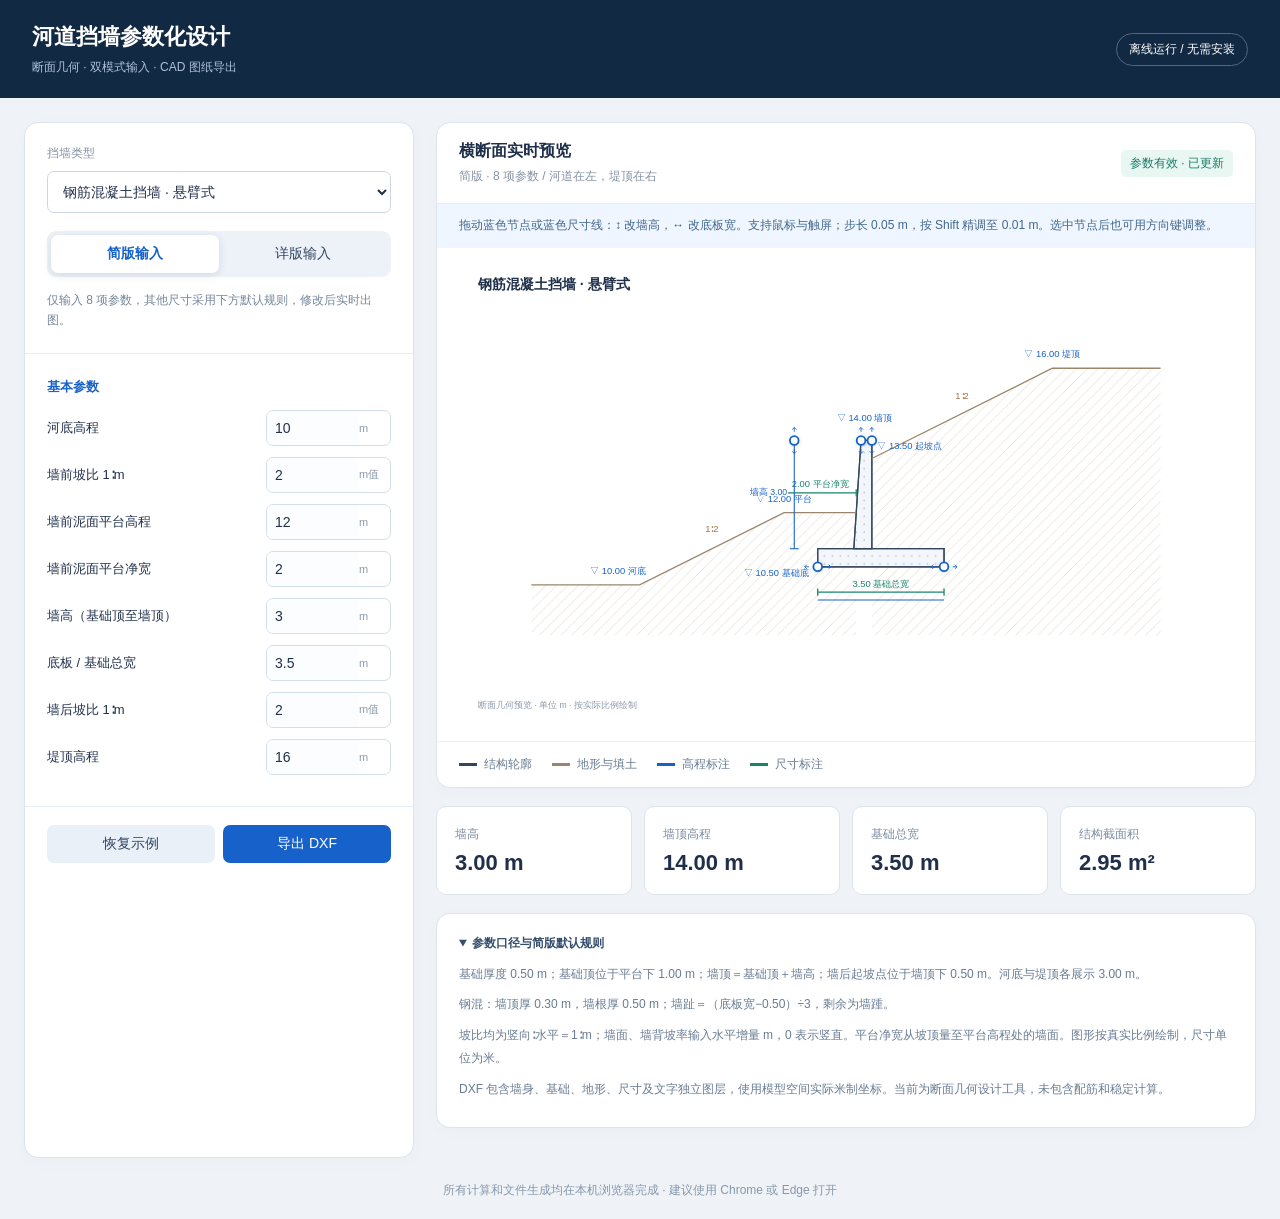
==== wall-designer/index.html @ fea0bde5 "Add parametric retaining wall design HTML application" ====
<!doctype html>
<html lang="zh-CN"><head><meta charset="utf-8"><meta name="viewport" content="width=device-width,initial-scale=1"><title>河道挡墙 · 参数化设计</title>
<style>
:root{font-family:Inter,"Microsoft YaHei",sans-serif;color:#20304b;background:#eff3f8;font-size:14px}*{box-sizing:border-box}body{margin:0}header{background:#122944;color:white;padding:22px 32px;display:flex;justify-content:space-between;align-items:center}h1{font-size:22px;margin:0 0 7px}header p{margin:0;color:#afc2d9;font-size:12px}.badge{border:1px solid #53677e;padding:7px 12px;border-radius:20px;font-size:12px}.layout{display:grid;grid-template-columns:390px 1fr;gap:22px;padding:24px;max-width:1800px;margin:auto}.panel{background:white;border:1px solid #dce4ee;border-radius:14px;overflow:hidden;box-shadow:0 4px 20px #20304b05}.formhead{padding:22px;border-bottom:1px solid #e7edf4}.tabs{display:flex;background:#edf2f8;padding:4px;border-radius:9px;margin-top:18px}button{cursor:pointer;font:inherit;border:0;border-radius:7px;padding:10px 15px;background:#eaf0f7;color:#314562}button:hover{filter:brightness(.97)}.tabs button{width:50%;background:transparent}.tabs .active{background:white;color:#1762ca;box-shadow:0 2px 8px #152c4920;font-weight:bold}select{width:100%;padding:11px;border:1px solid #ccd7e5;border-radius:7px;background:white;color:#20304b;font:inherit}.fields{padding:0 22px 20px;max-height:calc(100vh - 360px);min-height:340px;overflow:auto}.group{font-weight:600;font-size:13px;margin:24px 0 14px;color:#1762ca}.field{display:flex;align-items:center;justify-content:space-between;margin:11px 0;gap:8px}.field label{font-size:13px}.control{display:flex;align-items:center;border:1px solid #d3deea;border-radius:7px;width:125px;overflow:hidden}.control input{font:inherit;width:92px;padding:9px 8px;border:0;outline:none;background:#fcfdff;color:#20304b}.control:focus-within{border-color:#2875db;box-shadow:0 0 0 2px #2875db18}.unit{font-size:11px;color:#8b99aa}.foot{padding:18px 22px;border-top:1px solid #e7edf4;display:flex;gap:8px}.primary{background:#1762ca;color:white}.foot button{flex:1}.main{min-width:0}.toolbar{display:flex;align-items:center;justify-content:space-between;padding:18px 22px;border-bottom:1px solid #e7edf4;gap:12px;flex-wrap:wrap}.toolbar strong{font-size:16px}.muted{color:#8593a6;font-size:12px}.tag{color:#187c68;background:#e9f7f2;padding:5px 9px;border-radius:5px;font-size:12px}.canvas{padding:12px;background:#fff}.canvas svg{width:100%;height:auto;min-height:340px;display:block}.legend{padding:14px 22px;border-top:1px solid #edf1f6;display:flex;gap:20px;font-size:12px;color:#697d94;flex-wrap:wrap}.legend span:before{content:'';display:inline-block;width:18px;height:3px;background:var(--c);margin-right:7px;vertical-align:middle}.stats{display:grid;grid-template-columns:repeat(4,1fr);gap:12px;margin-top:18px}.stat{padding:18px;background:white;border:1px solid #dce4ee;border-radius:10px}.stat small{color:#7a8ba0}.stat b{display:block;font-size:22px;margin-top:8px;font-weight:600}.notes{padding:18px 22px;margin-top:18px;line-height:1.9;font-size:12px;color:#687c94}.notes summary{cursor:pointer;color:#344e6c;font-weight:bold}.notes p{margin:8px 0}.error{display:none;margin:14px 22px;padding:12px;background:#fff0ef;color:#b33731;border-radius:7px;font-size:13px;line-height:1.7}.status{font-size:12px;color:#1762ca;margin-top:12px;min-height:18px}.notice{font-size:12px;color:#75879b;line-height:1.7;margin:13px 0 0}footer{padding:0 24px 20px;text-align:center;color:#8797a9;font-size:12px}@media(max-width:1000px){.layout{grid-template-columns:330px 1fr;padding:14px;gap:14px}.stats{grid-template-columns:repeat(2,1fr)}}@media(max-width:760px){.layout{display:block}.main{margin-top:18px}.fields{max-height:none;min-height:0}.badge{display:none}header{padding:20px}.canvas{overflow:auto}.canvas svg{min-width:650px}.stats{grid-template-columns:repeat(2,1fr)}}

.advanced{border-top:1px solid #e1e8f1;padding:15px 0 4px}.advanced summary{cursor:pointer;font-weight:600;color:#345371;font-size:13px}.advanced .notice{font-size:11px}.advanced select{width:150px;padding:7px;font-size:12px}.advanced input[type=text]{width:145px;padding:8px;border:1px solid #d3deea;border-radius:6px;font:inherit;font-size:12px}.advanced .control{width:118px}.advanced .control input{width:83px}.subcard{background:#f6f8fc;border-radius:8px;padding:10px;margin:12px 0}.smallbtn{font-size:12px;padding:6px 9px}.paramtools{display:flex;gap:8px;margin-bottom:12px}.paramtools button{font-size:12px;flex:1;padding:9px}.advanced input:invalid{outline:1px solid #c5564b}

#drawing{touch-action:none;user-select:none;-webkit-user-select:none}.drag-handle{fill:#fff;stroke:#1762ca;stroke-width:2.5;filter:drop-shadow(0 1px 3px #173b5e25)}.drag-target:hover .drag-handle,.drag-target:focus .drag-handle{fill:#d8eaff;stroke:#084da5}.drag-target{outline:none}.drag-label{fill:#1762ca;font-size:12px;paint-order:stroke;stroke:white;stroke-width:4px;stroke-linejoin:round}.drag-dim{stroke:#1762ca;stroke-width:1.5;fill:none}.drag-hit{stroke:transparent;stroke-width:20;fill:none}.drag-help{padding:11px 22px;color:#41678d;background:#f0f6ff;font-size:12px;line-height:1.8}.drag-active .drag-handle{fill:#c4dfff}
</style></head><body>
<header><div><h1>河道挡墙参数化设计</h1><p>断面几何 · 双模式输入 · CAD 图纸导出</p></div><span class="badge">离线运行 / 无需安装</span></header>
<div class="layout"><aside class="panel"><div class="formhead"><div class="muted" style="margin-bottom:9px">挡墙类型</div><select id="wallType"><option value="rc">钢筋混凝土挡墙 · 悬臂式</option><option value="stone">浆砌块石挡墙 · 重力式</option></select><div class="tabs"><button id="simpleTab" class="active">简版输入</button><button id="detailTab">详版输入</button></div><p class="notice" id="modeNote"></p></div><div id="fields" class="fields"></div><div class="foot"><button id="reset">恢复示例</button><button id="export" class="primary">导出 DXF</button></div></aside>
<main class="main"><section class="panel"><div class="toolbar"><div><strong>横断面实时预览</strong><div class="muted" style="margin-top:6px" id="subtitle"></div></div><span class="tag" id="valid">参数有效 · 已更新</span></div><div class="drag-help">拖动蓝色节点或蓝色尺寸线：↕ 改墙高，↔ 改底板宽。支持鼠标与触屏；步长 0.05 m，按 Shift 精调至 0.01 m。选中节点后也可用方向键调整。</div><div id="error" class="error" role="alert"></div><div class="canvas"><svg id="drawing" viewBox="0 0 1100 650" xmlns="http://www.w3.org/2000/svg" aria-label="挡墙横断面预览"></svg></div><div class="legend"><span style="--c:#35475d">结构轮廓</span><span style="--c:#9b866c">地形与填土</span><span style="--c:#1762ca">高程标注</span><span style="--c:#18846a">尺寸标注</span></div></section><div class="stats" id="stats"></div><details class="panel notes" open><summary>参数口径与简版默认规则</summary><div id="rules"></div><p>坡比均为竖向∶水平＝1∶m；墙面、墙背坡率输入水平增量 m，0 表示竖直。平台净宽从坡顶量至平台高程处的墙面。图形按真实比例绘制，尺寸单位为米。</p><p>DXF 包含墙身、基础、地形、尺寸及文字独立图层，使用模型空间实际米制坐标。当前为断面几何设计工具，未包含配筋和稳定计算。</p></details><div class="status" id="status" role="status"></div></main></div><footer>所有计算和文件生成均在本机浏览器完成 · 建议使用 Chrome 或 Edge 打开</footer>
<script>
'use strict';
const defaults={river:10,frontSlope:2,platform:12,platformWidth:2,height:3,baseWidth:3.5,backSlope:2,crest:16,baseBottom:10.5,baseThickness:.5,wallTop:14,backStart:13.5,topThickness:.3,rootThickness:.5,toe:1,stoneTop:.8,faceSlope:.2,rearSlope:.2,frontExtension:.3,rearExtension:.3,crestWidth:3,riverWidth:3};
let state={...defaults},mode='simple',type='rc',model=null;
let dragSession=null;
const $=id=>document.getElementById(id),fmt=n=>Number(n).toFixed(2);
const defs={river:['河底高程','m'],frontSlope:['墙前坡比 1∶m','m值'],platform:['墙前泥面平台高程','m'],platformWidth:['墙前泥面平台净宽','m'],height:['墙高（基础顶至墙顶）','m'],baseWidth:['底板 / 基础总宽','m'],backSlope:['墙后坡比 1∶m','m值'],crest:['堤顶高程','m'],baseBottom:['基础底高程','m'],baseThickness:['底板 / 基础厚度','m'],wallTop:['墙顶高程','m'],backStart:['墙后起坡点高程','m'],topThickness:['墙顶厚度','m'],rootThickness:['墙根厚度','m'],toe:['墙趾长度','m'],stoneTop:['墙顶宽度','m'],faceSlope:['墙面坡率 1∶m','m值'],rearSlope:['墙背坡率 1∶m','m值'],frontExtension:['基础前外伸','m'],rearExtension:['基础后外伸','m'],crestWidth:['堤顶展示宽度','m'],riverWidth:['河底展示宽度','m']};
function form(){
 $('simpleTab').classList.toggle('active',mode==='simple');$('detailTab').classList.toggle('active',mode==='detail');
 $('modeNote').textContent=mode==='simple'?'仅输入 8 项参数，其他尺寸采用下方默认规则，修改后实时出图。':'独立控制地形、墙体及基础尺寸，修改后实时出图。';
 const groups=mode==='simple'?[['基本参数',['river','frontSlope','platform','platformWidth','height','baseWidth','backSlope','crest']]]:[['墙前与墙后地形',['river','frontSlope','platform','platformWidth','backStart','backSlope','crest']],['墙体与基础定位',['wallTop','baseBottom','baseThickness']], [type==='rc'?'钢混墙截面':'浆砌块石墙截面',type==='rc'?['baseWidth','topThickness','rootThickness','toe']:['stoneTop','faceSlope','rearSlope','frontExtension','rearExtension']],['图形展示范围',['crestWidth','riverWidth']]];
 $('fields').innerHTML=groups.map(([title,keys])=>'<div class="group">'+title+'</div>'+keys.map(k=>'<div class="field"><label for="p_'+k+'">'+defs[k][0]+'</label><div class="control"><input id="p_'+k+'" data-key="'+k+'" type="number" step="0.1" value="'+state[k]+'"><span class="unit">'+defs[k][1]+'</span></div></div>').join('')).join('');
 $('fields').querySelectorAll('input').forEach(el=>el.addEventListener('input',()=>{state[el.dataset.key]=el.value===''?NaN:Number(el.value);update()}));update();
}
function parameters(){let p={...state};if(mode==='simple'){
 p.baseThickness=.5;p.baseBottom=p.platform-1.5;p.wallTop=p.baseBottom+.5+p.height;p.backStart=p.wallTop-.5;p.crestWidth=3;p.riverWidth=3;
 p.topThickness=.3;p.rootThickness=.5;p.toe=(p.baseWidth-.5)/3;
 p.stoneTop=.6;p.frontExtension=.25;p.rearExtension=.25;
 p.faceSlope=p.rearSlope=(p.baseWidth-.5-.6)/(2*p.height);
 }else p.height=p.wallTop-p.baseBottom-p.baseThickness;return p;}
function geometry(p){
 const errors=[];for(const [k,v] of Object.entries(p))if(!Number.isFinite(v))errors.push(defs[k][0]+'请输入有效数字');
 if(errors.length)throw Error(errors.join('；'));
 const positive=['platformWidth','height','baseThickness','crestWidth','riverWidth','frontSlope','backSlope'];positive.push(...(type==='rc'?['baseWidth','topThickness','rootThickness']:['stoneTop']));
 positive.forEach(k=>{if(p[k]<=0)errors.push(defs[k][0]+'须大于 0')});
 if(p.platform<=p.river)errors.push('平台高程须高于河底高程');
 const z=p.baseBottom+p.baseThickness;
 if(p.platform<z||p.platform>=p.wallTop)errors.push('平台高程须不低于基础顶且低于墙顶');
 if(p.backStart<z||p.backStart>p.wallTop)errors.push('墙后起坡点须在基础顶与墙顶之间');
 if(p.crest<p.backStart)errors.push('堤顶高程须不低于墙后起坡点');
 let body,base,frontX,backX,B;
 if(type==='rc'){
 if(p.rootThickness<p.topThickness)errors.push('墙根厚度须不小于墙顶厚度');if(p.toe<0||p.baseWidth-p.toe-p.rootThickness<0)errors.push('墙趾或墙踵长度不足，请增大底板宽');
 body=[[0,z],[p.rootThickness,z],[p.rootThickness,p.wallTop],[p.rootThickness-p.topThickness,p.wallTop]];B=p.baseWidth;base=[[-p.toe,p.baseBottom],[B-p.toe,p.baseBottom],[B-p.toe,z],[-p.toe,z]];
 frontX=(p.rootThickness-p.topThickness)*(p.platform-z)/p.height;backX=p.rootThickness;
 }else{
 ['faceSlope','rearSlope','frontExtension','rearExtension'].forEach(k=>{if(p[k]<0)errors.push(defs[k][0]+'不能小于 0')});
 const w=p.stoneTop+(p.faceSlope+p.rearSlope)*p.height;B=w+p.frontExtension+p.rearExtension;
 body=[[0,z],[w,z],[p.faceSlope*p.height+p.stoneTop,p.wallTop],[p.faceSlope*p.height,p.wallTop]];base=[[-p.frontExtension,p.baseBottom],[w+p.rearExtension,p.baseBottom],[w+p.rearExtension,z],[-p.frontExtension,z]];
 frontX=p.faceSlope*(p.platform-z);backX=w-p.rearSlope*(p.backStart-z);
 }
 if(errors.length)throw Error(errors.join('；'));
 const platformLeft=frontX-p.platformWidth,riverFoot=platformLeft-(p.platform-p.river)*p.frontSlope,crestX=backX+(p.crest-p.backStart)*p.backSlope;
 const front=[[riverFoot-p.riverWidth,p.river],[riverFoot,p.river],[platformLeft,p.platform],[frontX,p.platform]],back=[[backX,p.backStart],[crestX,p.crest],[crestX+p.crestWidth,p.crest]];
 return {p,body,base,front,back,B,z,area:((type==='rc'?p.topThickness:p.stoneTop)+(body[1][0]-body[0][0]))*p.height/2+B*p.baseThickness};
}
const esc=s=>String(s).replace(/[&<>"']/g,c=>({'&':'&amp;','<':'&lt;','>':'&gt;','"':'&quot;',"'":'&#39;'}[c]));
function render(g){
 const {p,body,base,front,back}=g;const pts=[...body,...base,...front,...back],xs=pts.map(a=>a[0]),ys=pts.map(a=>a[1]);let xmin=Math.min(...xs),xmax=Math.max(...xs),ymin=Math.min(...ys)-1.4,ymax=Math.max(...ys)+1.2;
 let scale=Math.min(940/(xmax-xmin),430/(ymax-ymin)),ox=(1100-(xmax-xmin)*scale)/2,oy=90+(430-(ymax-ymin)*scale)/2;
 if(dragSession){({scale,ox,oy,xmin,ymax}=dragSession.view);}
 g.view={scale,ox,oy,xmin,ymax};
 const xy=a=>[ox+(a[0]-xmin)*scale,oy+(ymax-a[1])*scale],str=a=>a.map(v=>xy(v).join(',')).join(' ');
 let svg='<defs><pattern id="soil" width="15" height="15" patternUnits="userSpaceOnUse"><path d="M0 15L15 0" stroke="#d6cabb" stroke-width=".7"/></pattern><pattern id="rc" width="11" height="11" patternUnits="userSpaceOnUse"><circle cx="3" cy="3" r=".8" fill="#8396aa"/></pattern><pattern id="stone" width="32" height="20" patternUnits="userSpaceOnUse"><path d="M0 0H32V20H0ZM0 10H32M16 0V10M8 10V20M28 10V20" fill="none" stroke="#8693a1" stroke-width=".8"/></pattern></defs>';
 const text=(a,t,color='#35475d',size=13,anchor='middle')=>{let [x,y]=xy(a);svg+='<text x="'+x+'" y="'+y+'" fill="'+color+'" font-size="'+size+'" text-anchor="'+anchor+'">'+esc(t)+'</text>'};
 const poly=(a,fill,stroke='#35475d')=>{svg+='<polygon points="'+str(a)+'" fill="'+fill+'" stroke="'+stroke+'" stroke-width="1.7"/>'};
 const line=(a,color='#9b866c',dash=false)=>{svg+='<polyline points="'+str(a)+'" fill="none" stroke="'+color+'" stroke-width="1.8"'+(dash?' stroke-dasharray="5 4"':'')+'/>'};
 poly([...front,[front.at(-1)[0],ymin],[front[0][0],ymin]],'url(#soil)','none');poly([...back,[back.at(-1)[0],ymin],[back[0][0],ymin]],'url(#soil)','none');
 poly(base,'#f3f6fa');poly(base,type==='rc'?'url(#rc)':'url(#stone)');poly(body,'#f3f6fa');poly(body,type==='rc'?'url(#rc)':'url(#stone)');line(front);line(back);
 const elev=(a,label,dx=0,dy=.3)=>text([a[0]+dx,a[1]+dy],'▽ '+fmt(a[1])+(label?' '+label:''),'#1762ca',13);
 elev(front[1],'河底',-.6);elev(front[2],'平台');elev(body[2],'墙顶',-.2,.55);elev(back[0],'起坡点',1.05,.25);elev(back[1],'堤顶');elev(base[0],'基础底',-1.15,-.25);
 text([(front[1][0]+front[2][0])/2,(p.river+p.platform)/2+.45],'1∶'+p.frontSlope,'#9b744a');text([(back[0][0]+back[1][0])/2,(p.backStart+p.crest)/2+.4],'1∶'+p.backSlope,'#9b744a');
 function dim(a,b,label){line([a,b],'#18846a');const tick=.10;[a,b].forEach(v=>line([[v[0],v[1]-tick],[v[0],v[1]+tick]],'#18846a'));text([(a[0]+b[0])/2,a[1]+.15],label,'#18846a');}
 dim([front[2][0],p.platform+.55],[front[3][0],p.platform+.55],fmt(p.platformWidth)+' 平台净宽');dim([base[0][0],p.baseBottom-.7],[base[1][0],p.baseBottom-.7],fmt(g.B)+' 基础总宽');
 svg+='<text x="40" y="40" fill="#20304b" font-size="20" font-weight="600">'+(type==='rc'?'钢筋混凝土挡墙 · 悬臂式':'浆砌块石挡墙 · 重力式')+'</text><text x="40" y="620" fill="#8b99aa" font-size="12">断面几何预览 · 单位 m · 按实际比例绘制</text>';

 const hX=Math.min(base[0][0],front[3][0])-.65, h0=xy([hX,g.z]),h1=xy([hX,p.wallTop]);
 const left=xy(base[0]),right=xy(base[1]),topA=xy(body[2]),topB=xy(body[3]);
 function dragNode(action,point,label,cursor){return '<g class="drag-target" data-drag="'+action+'" tabindex="0" role="slider" aria-label="'+label+'" aria-valuenow="'+fmt(action==='height'?p.height:g.B)+'" style="cursor:'+cursor+'"><title>'+label+'；拖动或使用方向键</title><circle cx="'+point[0]+'" cy="'+point[1]+'" r="17" fill="transparent"/><circle class="drag-handle" cx="'+point[0]+'" cy="'+point[1]+'" r="6"/><path d="'+(action==='height'?'M'+point[0]+','+(point[1]-12)+'v-6m-3 3 3-3 3 3M'+point[0]+','+(point[1]+12)+'v6m-3-3 3 3 3-3':'M'+(point[0]-12)+','+point[1]+'h-6m3-3-3 3 3 3M'+(point[0]+12)+','+point[1]+'h6m-3-3 3 3-3 3')+'" stroke="#1762ca" fill="none" stroke-width="1.2"/></g>';}
 function dragLine(action,a,b,label){return '<g class="drag-target" data-drag="'+action+'" tabindex="0" role="slider" aria-label="'+label+'" aria-valuenow="'+fmt(action==='height'?p.height:g.B)+'" style="cursor:'+(action==='height'?'ns-resize':'ew-resize')+'"><title>'+label+'</title><path class="drag-hit" d="M'+a.join(',')+'L'+b.join(',')+'"/><path class="drag-dim" d="M'+a.join(',')+'L'+b.join(',')+'"/></g>';}
 svg+=dragLine('height',h0,h1,'上下拖动：墙高 '+fmt(p.height)+' m');
 [h0,h1].forEach(a=>{svg+='<path class="drag-dim" d="M'+(a[0]-6)+','+a[1]+'h12"/>'});
 svg+='<text class="drag-label" x="'+(h0[0]-10)+'" y="'+((h0[1]+h1[1])/2)+'" text-anchor="end">墙高 '+fmt(p.height)+'</text>';
 svg+=dragNode('height',h1,'墙高 '+fmt(p.height)+' m','ns-resize')+dragNode('height',topA,'墙顶高程 '+fmt(p.wallTop)+' m','ns-resize')+dragNode('height',topB,'墙顶高程 '+fmt(p.wallTop)+' m','ns-resize');
 const widthY=Math.max(left[1],right[1])+46,dl=[left[0],widthY],dr=[right[0],widthY];
 svg+=dragLine('right',dl,dr,'左右拖动：基础总宽 '+fmt(g.B)+' m')+dragNode('left',left,'基础左端，总宽 '+fmt(g.B)+' m','ew-resize')+dragNode('right',right,'基础右端，总宽 '+fmt(g.B)+' m','ew-resize');
 $('drawing').innerHTML=svg;

}
function update(){
 $('status').textContent='';$('subtitle').textContent=(mode==='simple'?'简版 · 8 项参数':'详版 · 独立控制尺寸')+' / 河道在左，堤顶在右';
 $('rules').innerHTML=mode==='simple'?'<p>基础厚度 0.50 m；基础顶位于平台下 1.00 m；墙顶＝基础顶＋墙高；墙后起坡点位于墙顶下 0.50 m。河底与堤顶各展示 3.00 m。</p>'+(type==='rc'?'<p>钢混：墙顶厚 0.30 m，墙根厚 0.50 m；墙趾＝（底板宽−0.50）÷3，剩余为墙踵。</p>':'<p>浆砌石：墙顶宽 0.60 m；基础前后各外伸 0.25 m；根据基础总宽和墙高反算墙面、墙背对称坡率。切换详版后可分别调整。</p>'):'<p>详版采用当前输入值。墙高根据墙顶、基础底高程与基础厚度计算；浆砌石墙底宽和基础总宽根据坡率及外伸尺寸计算。</p>';
 try{model=geometry(parameters());render(model);$('error').style.display='none';$('valid').textContent='参数有效 · 已更新';$('valid').style.background='#e9f7f2';$('export').disabled=false;const g=model,p=g.p;$('stats').innerHTML=[['墙高',fmt(p.height)+' m'],['墙顶高程',fmt(p.wallTop)+' m'],['基础总宽',fmt(g.B)+' m'],['结构截面积',fmt(g.area)+' m²']].map(([a,b])=>'<div class="stat"><small>'+a+'</small><b>'+b+'</b></div>').join('');}
 catch(e){model=null;$('error').textContent=e.message;$('error').style.display='block';$('valid').textContent='请检查参数';$('valid').style.background='#fff0ef';$('export').disabled=true;$('drawing').innerHTML='<text x="550" y="320" text-anchor="middle" fill="#a1aebe" font-size="18">修正参数后显示断面</text>';$('stats').innerHTML='';}
}
function switchMode(next){if(next===mode)return;if(mode==='simple'&&next==='detail'){if(!model){$('status').textContent='请先修正简版参数，再切换详版。';return;}state={...model.p};}if(mode==='detail'&&next==='simple'){if(!model){$('status').textContent='请先修正详版参数，再切换简版。';return;}state={...state,height:model.p.height,baseWidth:model.B};}mode=next;form();}
function dxf(g){
 let out=[];const pair=(c,v)=>out.push(String(c),String(v));const unicode=s=>Array.from(s).map(c=>c.charCodeAt(0)>127?'\\U+'+c.charCodeAt(0).toString(16).toUpperCase().padStart(4,'0'):c).join('');
 pair(0,'SECTION');pair(2,'HEADER');pair(9,'$ACADVER');pair(1,'AC1021');pair(9,'$INSUNITS');pair(70,6);pair(0,'ENDSEC');
 pair(0,'SECTION');pair(2,'TABLES');pair(0,'TABLE');pair(2,'LAYER');pair(70,5);[['WALL',7],['BASE',7],['TERRAIN',8],['DIM',3],['LABEL',5]].forEach(([n,c])=>{pair(0,'LAYER');pair(2,n);pair(70,0);pair(62,c);pair(6,'CONTINUOUS')});pair(0,'ENDTAB');pair(0,'TABLE');pair(2,'STYLE');pair(70,1);pair(0,'STYLE');pair(2,'STANDARD');pair(70,0);pair(40,0);pair(41,1);pair(50,0);pair(71,0);pair(42,.15);pair(3,'simsun.ttf');pair(4,'');pair(0,'ENDTAB');pair(0,'ENDSEC');pair(0,'SECTION');pair(2,'ENTITIES');
 const line=(a,b,layer)=>{pair(0,'LINE');pair(8,layer);pair(10,a[0]);pair(20,a[1]);pair(30,0);pair(11,b[0]);pair(21,b[1]);pair(31,0)};
 const path=(pts,layer,closed=false)=>{for(let i=1;i<pts.length;i++)line(pts[i-1],pts[i],layer);if(closed)line(pts.at(-1),pts[0],layer)};
 const text=(a,t,layer='LABEL',h=.18)=>{pair(0,'TEXT');pair(8,layer);pair(10,a[0]);pair(20,a[1]);pair(30,0);pair(40,h);pair(1,unicode(t));pair(7,'STANDARD');pair(50,0)};
 path(g.body,'WALL',true);path(g.base,'BASE',true);path(g.front,'TERRAIN');path(g.back,'TERRAIN');
 const p=g.p;[[g.front[1],'河底'],[g.front[2],'平台'],[g.body[2],'墙顶'],[g.back[0],'墙后起坡点'],[g.back[1],'堤顶'],[g.base[0],'基础底']].forEach(([a,t],i)=>text([a[0],a[1]+(i===5?-.35:.25)],t+' '+fmt(a[1])));
 text([(g.front[1][0]+g.front[2][0])/2,(p.river+p.platform)/2+.25],'1:'+p.frontSlope);text([(g.back[0][0]+g.back[1][0])/2,(p.backStart+p.crest)/2+.25],'1:'+p.backSlope);
 function dim(a,b,y,label){const aa=[a[0],y],bb=[b[0],y];line(a,[a[0],y+.12],'DIM');line(b,[b[0],y+.12],'DIM');line(aa,bb,'DIM');[aa,bb].forEach(v=>line([v[0]-.08,v[1]-.08],[v[0]+.08,v[1]+.08],'DIM'));text([(a[0]+b[0])/2,y+.12],label,'DIM');}
 dim(g.front[2],g.front[3],p.platform+.6,'平台净宽 '+fmt(p.platformWidth));dim(g.base[0],g.base[1],p.baseBottom-.7,'基础总宽 '+fmt(g.B));
 text([g.front[0][0],Math.max(p.wallTop,p.crest)+1],type==='rc'?'钢筋混凝土挡墙横断面':'浆砌块石挡墙横断面','LABEL',.3);text([g.front[0][0],p.baseBottom-1.3],'单位：m；墙高 '+fmt(p.height)+'；基础厚 '+fmt(p.baseThickness));
 pair(0,'ENDSEC');pair(0,'EOF');return out.join('\r\n')+'\r\n';
}
function download(content,name,mime){const url=URL.createObjectURL(new Blob([content],{type:mime}));const a=document.createElement('a');a.href=url;a.download=name;document.body.append(a);a.click();a.remove();setTimeout(()=>URL.revokeObjectURL(url),10000);}
 $('simpleTab').onclick=()=>switchMode('simple');$('detailTab').onclick=()=>switchMode('detail');$('wallType').onchange=e=>{type=e.target.value;form()};$('reset').onclick=()=>{state={...defaults};form()};$('export').onclick=()=>{if(!model)return;download(dxf(model),(type==='rc'?'钢混挡墙':'浆砌块石挡墙')+'_'+(mode==='simple'?'简版':'详版')+'.dxf','application/dxf');$('status').textContent='DXF 已生成，请在浏览器下载列表中查看。CAD 模型空间单位：米。';};

function pointerPosition(e){const svg=$('drawing'),matrix=svg.getScreenCTM();if(!matrix)return null;return new DOMPoint(e.clientX,e.clientY).matrixTransform(matrix.inverse());}
function dragCandidate(snapshot,p,action,delta,currentMode,currentType){
 const next={...snapshot};
 if(action==='height'){
  if(currentMode==='simple')next.height=p.height+delta;
  else next.wallTop=p.wallTop+delta;
 }else if(currentMode==='simple'){
  next.baseWidth=p.baseWidth+(action==='left'?-delta:delta);
 }else if(currentType==='rc'){
  next.baseWidth=p.baseWidth+(action==='left'?-delta:delta);
  if(action==='left')next.toe=p.toe-delta;
 }else{
  const key=action==='left'?'frontExtension':'rearExtension';next[key]=p[key]+(action==='left'?-delta:delta);
 }
 return next;
}
function applyDrag(session,delta){const previous=state;state=dragCandidate(session.state,session.p,session.action,delta,mode,type);try{geometry(parameters());}catch{state=previous;$('status').textContent='已到达有效尺寸边界；请调整墙体或地形尺寸。';return false;}update();$('fields').querySelectorAll('[data-key]').forEach(el=>{const v=state[el.dataset.key];if(Number.isFinite(v))el.value=Number(v.toFixed(4));});$('status').textContent=(session.action==='height'?'墙高 '+fmt(model.p.height)+' m，墙顶高程 '+fmt(model.p.wallTop)+' m':'基础总宽 '+fmt(model.B)+' m')+(mode==='simple'?' · 简版按默认规则联动':'');return true;}
const dragSvg=$('drawing');
dragSvg.addEventListener('pointerdown',e=>{const target=e.target.closest('[data-drag]');if(!target||!model||e.button>0||dragSession)return;const point=pointerPosition(e);if(!point)return;e.preventDefault();dragSession={action:target.dataset.drag,start:point,state:{...state},p:{...model.p},view:{...model.view},pointer:e.pointerId};dragSvg.setPointerCapture(e.pointerId);dragSvg.classList.add('drag-active');});
dragSvg.addEventListener('pointermove',e=>{if(!dragSession||e.pointerId!==dragSession.pointer)return;const point=pointerPosition(e);if(!point)return;e.preventDefault();const s=dragSession,step=e.shiftKey?.01:.05,raw=s.action==='height'?(s.start.y-point.y)/s.view.scale:(point.x-s.start.x)/s.view.scale,delta=Number((Math.round(raw/step)*step).toFixed(4));applyDrag(s,delta);});
function finishDrag(e){if(!dragSession||e.pointerId!==dragSession.pointer)return;const pointer=dragSession.pointer;dragSession=null;dragSvg.classList.remove('drag-active');if(dragSvg.hasPointerCapture(pointer))dragSvg.releasePointerCapture(pointer);if(model)render(model);}
dragSvg.addEventListener('pointerup',finishDrag);dragSvg.addEventListener('pointercancel',finishDrag);dragSvg.addEventListener('lostpointercapture',finishDrag);
dragSvg.addEventListener('keydown',e=>{const target=e.target.closest('[data-drag]');if(!target||!model||!['ArrowUp','ArrowDown','ArrowLeft','ArrowRight'].includes(e.key))return;const action=target.dataset.drag;if(action==='height'&&!['ArrowUp','ArrowDown'].includes(e.key))return;if(action!=='height'&&!['ArrowLeft','ArrowRight'].includes(e.key))return;e.preventDefault();const step=e.shiftKey?.01:.05,sign=['ArrowUp','ArrowRight'].includes(e.key)?1:-1;applyDrag({action,state:{...state},p:{...model.p}},step*sign);const replacement=dragSvg.querySelector('[data-drag="'+action+'"]');if(replacement)replacement.focus();});
 form();
</script>
<script>
// Optional construction dimensions, stored separately from the main section geometry.
const dimensionDefs=[['sectionLength','墙段长度','m'],['jointWidth','伸缩缝宽度','mm'],['jointSpace','伸缩缝间距','m'],['keyWidth','防滑凸榫宽度','m'],['keyDepth','防滑凸榫高度','m'],['keyOffset','凸榫距基础前缘','m'],['cushionThick','垫层厚度','m'],['cushionExtend','垫层外伸宽度','m'],['holeDiameter','泄水孔直径','mm'],['holeHSpace','泄水孔水平间距','m'],['holeVSpace','泄水孔竖向间距','m'],['holeBottom','最低排水孔高程','m'],['filterThick','反滤层厚度','m']];
let construction={};
function dimensionExtras(){if(mode!=='detail')return;const wrap=document.createElement('div');wrap.id='extraFields';wrap.innerHTML='<div class="paramtools" style="margin-top:18px"><button id="saveParams">保存尺寸参数</button><button id="loadParams">导入尺寸参数</button></div><input id="paramFile" type="file" accept=".json,application/json" hidden><details class="advanced"><summary>其他构造尺寸（选填）</summary><p class="notice">以下尺寸仅随参数文件保存，当前断面预览及 DXF 尚未绘制对应构造。</p>'+dimensionDefs.map(([key,label,unit])=>'<div class="field"><label for="dim_'+key+'">'+label+'</label><div class="control"><input type="number" step="any" '+(key==='holeBottom'?'':'min="0"')+' id="dim_'+key+'" data-dimension="'+key+'" value="'+(construction[key]??'')+'" placeholder="未填"><span class="unit">'+unit+'</span></div></div>').join('')+'</details>';$('fields').append(wrap);
wrap.querySelectorAll('[data-dimension]').forEach(el=>el.addEventListener('input',()=>{construction[el.dataset.dimension]=el.value===''?null:Number(el.value)}));
$('saveParams').onclick=()=>{if(!model){$('status').textContent='请先修正断面尺寸。';return;}if(dimensionDefs.some(([k])=>construction[k]!=null&&(!Number.isFinite(construction[k])||(k!=='holeBottom'&&construction[k]<0)))){$('status').textContent='请检查构造尺寸：长度不能为负数。';return;}download(JSON.stringify({format:'wall-dimensions',version:1,type,mode,geometry:state,construction},null,2),'挡墙尺寸参数.json','application/json');$('status').textContent='尺寸参数已保存。'};
$('loadParams').onclick=()=>$('paramFile').click();$('paramFile').onchange=async e=>{const file=e.target.files[0];if(!file)return;try{if(file.size>1000000)throw Error('文件过大');const v=JSON.parse(await file.text());if(v.format!=='wall-dimensions'||v.version!==1||!['rc','stone'].includes(v.type))throw Error('请选择尺寸版参数文件');const restored={};for(const key of Object.keys(defaults)){if(typeof v.geometry?.[key]!=='number'||!Number.isFinite(v.geometry[key]))throw Error('断面尺寸缺失或无效');restored[key]=v.geometry[key];}const restoredConstruction={};for(const [key] of dimensionDefs){const n=v.construction?.[key];if(n!=null&&(typeof n!=='number'||!Number.isFinite(n)||(key!=='holeBottom'&&n<0)))throw Error('构造尺寸无效');restoredConstruction[key]=n??null;}state=restored;construction=restoredConstruction;type=v.type;mode=v.mode==='simple'?'simple':'detail';$('wallType').value=type;form();$('status').textContent='尺寸参数已导入。';}catch(err){$('status').textContent='导入失败：'+err.message;}};
}
const originalForm=form;form=function(){originalForm();dimensionExtras();};
const originalReset=$('reset').onclick;$('reset').onclick=()=>{construction={};originalReset();};
form();
</script>
</body></html>
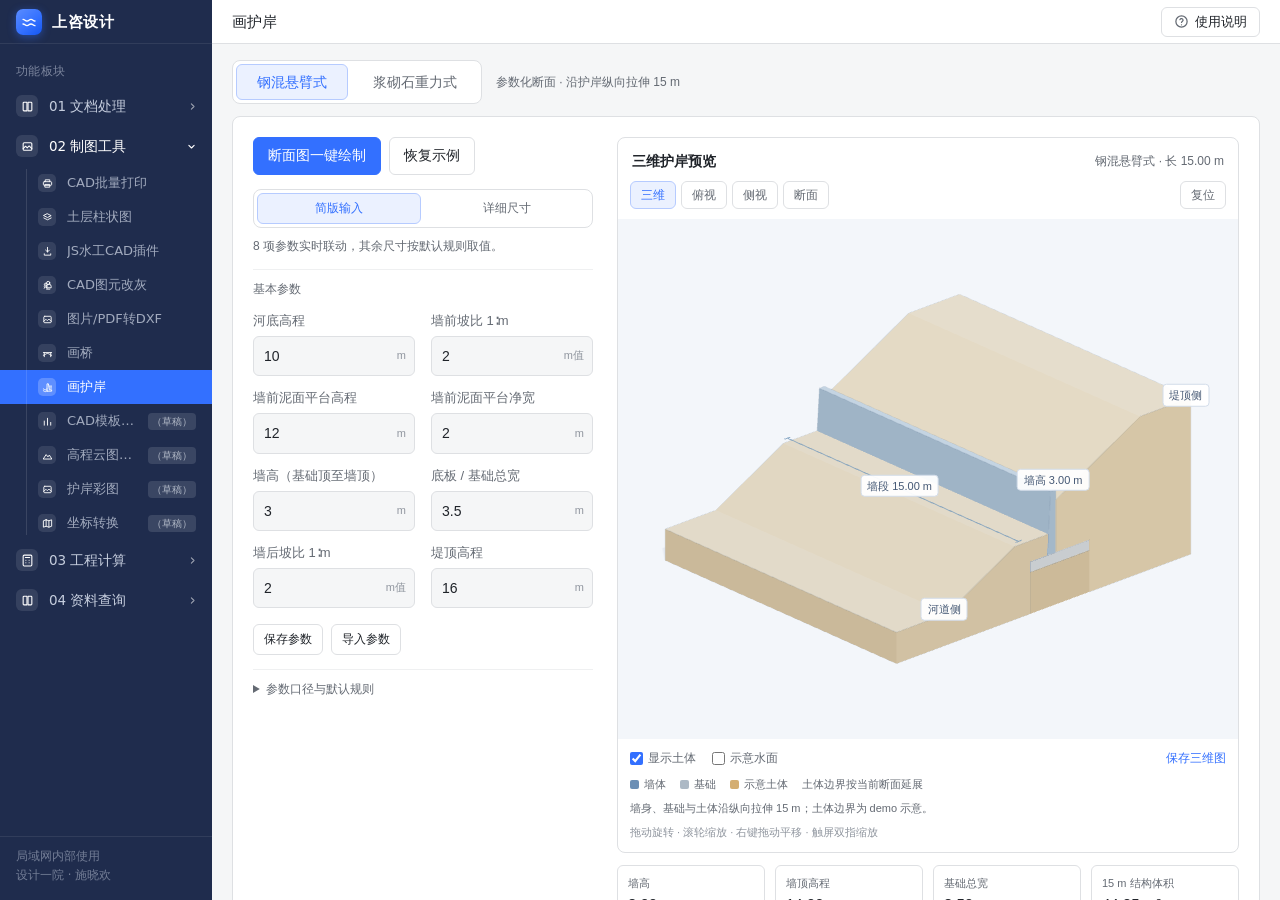
==== commit 2b9e8b98: "Add platform retaining wall demo with 15 m 3D solids and exports Include the complete frontend, loca" ====
--- a/wall-designer/index.html
+++ b/wall-designer/index.html
@@ -1,155 +1,55 @@
 <!doctype html>
-<html lang="zh-CN"><head><meta charset="utf-8"><meta name="viewport" content="width=device-width,initial-scale=1"><title>河道挡墙 · 参数化设计</title>
-<style>
-:root{font-family:Inter,"Microsoft YaHei",sans-serif;color:#20304b;background:#eff3f8;font-size:14px}*{box-sizing:border-box}body{margin:0}header{background:#122944;color:white;padding:22px 32px;display:flex;justify-content:space-between;align-items:center}h1{font-size:22px;margin:0 0 7px}header p{margin:0;color:#afc2d9;font-size:12px}.badge{border:1px solid #53677e;padding:7px 12px;border-radius:20px;font-size:12px}.layout{display:grid;grid-template-columns:390px 1fr;gap:22px;padding:24px;max-width:1800px;margin:auto}.panel{background:white;border:1px solid #dce4ee;border-radius:14px;overflow:hidden;box-shadow:0 4px 20px #20304b05}.formhead{padding:22px;border-bottom:1px solid #e7edf4}.tabs{display:flex;background:#edf2f8;padding:4px;border-radius:9px;margin-top:18px}button{cursor:pointer;font:inherit;border:0;border-radius:7px;padding:10px 15px;background:#eaf0f7;color:#314562}button:hover{filter:brightness(.97)}.tabs button{width:50%;background:transparent}.tabs .active{background:white;color:#1762ca;box-shadow:0 2px 8px #152c4920;font-weight:bold}select{width:100%;padding:11px;border:1px solid #ccd7e5;border-radius:7px;background:white;color:#20304b;font:inherit}.fields{padding:0 22px 20px;max-height:calc(100vh - 360px);min-height:340px;overflow:auto}.group{font-weight:600;font-size:13px;margin:24px 0 14px;color:#1762ca}.field{display:flex;align-items:center;justify-content:space-between;margin:11px 0;gap:8px}.field label{font-size:13px}.control{display:flex;align-items:center;border:1px solid #d3deea;border-radius:7px;width:125px;overflow:hidden}.control input{font:inherit;width:92px;padding:9px 8px;border:0;outline:none;background:#fcfdff;color:#20304b}.control:focus-within{border-color:#2875db;box-shadow:0 0 0 2px #2875db18}.unit{font-size:11px;color:#8b99aa}.foot{padding:18px 22px;border-top:1px solid #e7edf4;display:flex;gap:8px}.primary{background:#1762ca;color:white}.foot button{flex:1}.main{min-width:0}.toolbar{display:flex;align-items:center;justify-content:space-between;padding:18px 22px;border-bottom:1px solid #e7edf4;gap:12px;flex-wrap:wrap}.toolbar strong{font-size:16px}.muted{color:#8593a6;font-size:12px}.tag{color:#187c68;background:#e9f7f2;padding:5px 9px;border-radius:5px;font-size:12px}.canvas{padding:12px;background:#fff}.canvas svg{width:100%;height:auto;min-height:340px;display:block}.legend{padding:14px 22px;border-top:1px solid #edf1f6;display:flex;gap:20px;font-size:12px;color:#697d94;flex-wrap:wrap}.legend span:before{content:'';display:inline-block;width:18px;height:3px;background:var(--c);margin-right:7px;vertical-align:middle}.stats{display:grid;grid-template-columns:repeat(4,1fr);gap:12px;margin-top:18px}.stat{padding:18px;background:white;border:1px solid #dce4ee;border-radius:10px}.stat small{color:#7a8ba0}.stat b{display:block;font-size:22px;margin-top:8px;font-weight:600}.notes{padding:18px 22px;margin-top:18px;line-height:1.9;font-size:12px;color:#687c94}.notes summary{cursor:pointer;color:#344e6c;font-weight:bold}.notes p{margin:8px 0}.error{display:none;margin:14px 22px;padding:12px;background:#fff0ef;color:#b33731;border-radius:7px;font-size:13px;line-height:1.7}.status{font-size:12px;color:#1762ca;margin-top:12px;min-height:18px}.notice{font-size:12px;color:#75879b;line-height:1.7;margin:13px 0 0}footer{padding:0 24px 20px;text-align:center;color:#8797a9;font-size:12px}@media(max-width:1000px){.layout{grid-template-columns:330px 1fr;padding:14px;gap:14px}.stats{grid-template-columns:repeat(2,1fr)}}@media(max-width:760px){.layout{display:block}.main{margin-top:18px}.fields{max-height:none;min-height:0}.badge{display:none}header{padding:20px}.canvas{overflow:auto}.canvas svg{min-width:650px}.stats{grid-template-columns:repeat(2,1fr)}}
-
-.advanced{border-top:1px solid #e1e8f1;padding:15px 0 4px}.advanced summary{cursor:pointer;font-weight:600;color:#345371;font-size:13px}.advanced .notice{font-size:11px}.advanced select{width:150px;padding:7px;font-size:12px}.advanced input[type=text]{width:145px;padding:8px;border:1px solid #d3deea;border-radius:6px;font:inherit;font-size:12px}.advanced .control{width:118px}.advanced .control input{width:83px}.subcard{background:#f6f8fc;border-radius:8px;padding:10px;margin:12px 0}.smallbtn{font-size:12px;padding:6px 9px}.paramtools{display:flex;gap:8px;margin-bottom:12px}.paramtools button{font-size:12px;flex:1;padding:9px}.advanced input:invalid{outline:1px solid #c5564b}
-
-#drawing{touch-action:none;user-select:none;-webkit-user-select:none}.drag-handle{fill:#fff;stroke:#1762ca;stroke-width:2.5;filter:drop-shadow(0 1px 3px #173b5e25)}.drag-target:hover .drag-handle,.drag-target:focus .drag-handle{fill:#d8eaff;stroke:#084da5}.drag-target{outline:none}.drag-label{fill:#1762ca;font-size:12px;paint-order:stroke;stroke:white;stroke-width:4px;stroke-linejoin:round}.drag-dim{stroke:#1762ca;stroke-width:1.5;fill:none}.drag-hit{stroke:transparent;stroke-width:20;fill:none}.drag-help{padding:11px 22px;color:#41678d;background:#f0f6ff;font-size:12px;line-height:1.8}.drag-active .drag-handle{fill:#c4dfff}
-</style></head><body>
-<header><div><h1>河道挡墙参数化设计</h1><p>断面几何 · 双模式输入 · CAD 图纸导出</p></div><span class="badge">离线运行 / 无需安装</span></header>
-<div class="layout"><aside class="panel"><div class="formhead"><div class="muted" style="margin-bottom:9px">挡墙类型</div><select id="wallType"><option value="rc">钢筋混凝土挡墙 · 悬臂式</option><option value="stone">浆砌块石挡墙 · 重力式</option></select><div class="tabs"><button id="simpleTab" class="active">简版输入</button><button id="detailTab">详版输入</button></div><p class="notice" id="modeNote"></p></div><div id="fields" class="fields"></div><div class="foot"><button id="reset">恢复示例</button><button id="export" class="primary">导出 DXF</button></div></aside>
-<main class="main"><section class="panel"><div class="toolbar"><div><strong>横断面实时预览</strong><div class="muted" style="margin-top:6px" id="subtitle"></div></div><span class="tag" id="valid">参数有效 · 已更新</span></div><div class="drag-help">拖动蓝色节点或蓝色尺寸线：↕ 改墙高，↔ 改底板宽。支持鼠标与触屏；步长 0.05 m，按 Shift 精调至 0.01 m。选中节点后也可用方向键调整。</div><div id="error" class="error" role="alert"></div><div class="canvas"><svg id="drawing" viewBox="0 0 1100 650" xmlns="http://www.w3.org/2000/svg" aria-label="挡墙横断面预览"></svg></div><div class="legend"><span style="--c:#35475d">结构轮廓</span><span style="--c:#9b866c">地形与填土</span><span style="--c:#1762ca">高程标注</span><span style="--c:#18846a">尺寸标注</span></div></section><div class="stats" id="stats"></div><details class="panel notes" open><summary>参数口径与简版默认规则</summary><div id="rules"></div><p>坡比均为竖向∶水平＝1∶m；墙面、墙背坡率输入水平增量 m，0 表示竖直。平台净宽从坡顶量至平台高程处的墙面。图形按真实比例绘制，尺寸单位为米。</p><p>DXF 包含墙身、基础、地形、尺寸及文字独立图层，使用模型空间实际米制坐标。当前为断面几何设计工具，未包含配筋和稳定计算。</p></details><div class="status" id="status" role="status"></div></main></div><footer>所有计算和文件生成均在本机浏览器完成 · 建议使用 Chrome 或 Edge 打开</footer>
-<script>
-'use strict';
-const defaults={river:10,frontSlope:2,platform:12,platformWidth:2,height:3,baseWidth:3.5,backSlope:2,crest:16,baseBottom:10.5,baseThickness:.5,wallTop:14,backStart:13.5,topThickness:.3,rootThickness:.5,toe:1,stoneTop:.8,faceSlope:.2,rearSlope:.2,frontExtension:.3,rearExtension:.3,crestWidth:3,riverWidth:3};
-let state={...defaults},mode='simple',type='rc',model=null;
-let dragSession=null;
-const $=id=>document.getElementById(id),fmt=n=>Number(n).toFixed(2);
-const defs={river:['河底高程','m'],frontSlope:['墙前坡比 1∶m','m值'],platform:['墙前泥面平台高程','m'],platformWidth:['墙前泥面平台净宽','m'],height:['墙高（基础顶至墙顶）','m'],baseWidth:['底板 / 基础总宽','m'],backSlope:['墙后坡比 1∶m','m值'],crest:['堤顶高程','m'],baseBottom:['基础底高程','m'],baseThickness:['底板 / 基础厚度','m'],wallTop:['墙顶高程','m'],backStart:['墙后起坡点高程','m'],topThickness:['墙顶厚度','m'],rootThickness:['墙根厚度','m'],toe:['墙趾长度','m'],stoneTop:['墙顶宽度','m'],faceSlope:['墙面坡率 1∶m','m值'],rearSlope:['墙背坡率 1∶m','m值'],frontExtension:['基础前外伸','m'],rearExtension:['基础后外伸','m'],crestWidth:['堤顶展示宽度','m'],riverWidth:['河底展示宽度','m']};
-function form(){
- $('simpleTab').classList.toggle('active',mode==='simple');$('detailTab').classList.toggle('active',mode==='detail');
- $('modeNote').textContent=mode==='simple'?'仅输入 8 项参数，其他尺寸采用下方默认规则，修改后实时出图。':'独立控制地形、墙体及基础尺寸，修改后实时出图。';
- const groups=mode==='simple'?[['基本参数',['river','frontSlope','platform','platformWidth','height','baseWidth','backSlope','crest']]]:[['墙前与墙后地形',['river','frontSlope','platform','platformWidth','backStart','backSlope','crest']],['墙体与基础定位',['wallTop','baseBottom','baseThickness']], [type==='rc'?'钢混墙截面':'浆砌块石墙截面',type==='rc'?['baseWidth','topThickness','rootThickness','toe']:['stoneTop','faceSlope','rearSlope','frontExtension','rearExtension']],['图形展示范围',['crestWidth','riverWidth']]];
- $('fields').innerHTML=groups.map(([title,keys])=>'<div class="group">'+title+'</div>'+keys.map(k=>'<div class="field"><label for="p_'+k+'">'+defs[k][0]+'</label><div class="control"><input id="p_'+k+'" data-key="'+k+'" type="number" step="0.1" value="'+state[k]+'"><span class="unit">'+defs[k][1]+'</span></div></div>').join('')).join('');
- $('fields').querySelectorAll('input').forEach(el=>el.addEventListener('input',()=>{state[el.dataset.key]=el.value===''?NaN:Number(el.value);update()}));update();
-}
-function parameters(){let p={...state};if(mode==='simple'){
- p.baseThickness=.5;p.baseBottom=p.platform-1.5;p.wallTop=p.baseBottom+.5+p.height;p.backStart=p.wallTop-.5;p.crestWidth=3;p.riverWidth=3;
- p.topThickness=.3;p.rootThickness=.5;p.toe=(p.baseWidth-.5)/3;
- p.stoneTop=.6;p.frontExtension=.25;p.rearExtension=.25;
- p.faceSlope=p.rearSlope=(p.baseWidth-.5-.6)/(2*p.height);
- }else p.height=p.wallTop-p.baseBottom-p.baseThickness;return p;}
-function geometry(p){
- const errors=[];for(const [k,v] of Object.entries(p))if(!Number.isFinite(v))errors.push(defs[k][0]+'请输入有效数字');
- if(errors.length)throw Error(errors.join('；'));
- const positive=['platformWidth','height','baseThickness','crestWidth','riverWidth','frontSlope','backSlope'];positive.push(...(type==='rc'?['baseWidth','topThickness','rootThickness']:['stoneTop']));
- positive.forEach(k=>{if(p[k]<=0)errors.push(defs[k][0]+'须大于 0')});
- if(p.platform<=p.river)errors.push('平台高程须高于河底高程');
- const z=p.baseBottom+p.baseThickness;
- if(p.platform<z||p.platform>=p.wallTop)errors.push('平台高程须不低于基础顶且低于墙顶');
- if(p.backStart<z||p.backStart>p.wallTop)errors.push('墙后起坡点须在基础顶与墙顶之间');
- if(p.crest<p.backStart)errors.push('堤顶高程须不低于墙后起坡点');
- let body,base,frontX,backX,B;
- if(type==='rc'){
- if(p.rootThickness<p.topThickness)errors.push('墙根厚度须不小于墙顶厚度');if(p.toe<0||p.baseWidth-p.toe-p.rootThickness<0)errors.push('墙趾或墙踵长度不足，请增大底板宽');
- body=[[0,z],[p.rootThickness,z],[p.rootThickness,p.wallTop],[p.rootThickness-p.topThickness,p.wallTop]];B=p.baseWidth;base=[[-p.toe,p.baseBottom],[B-p.toe,p.baseBottom],[B-p.toe,z],[-p.toe,z]];
- frontX=(p.rootThickness-p.topThickness)*(p.platform-z)/p.height;backX=p.rootThickness;
- }else{
- ['faceSlope','rearSlope','frontExtension','rearExtension'].forEach(k=>{if(p[k]<0)errors.push(defs[k][0]+'不能小于 0')});
- const w=p.stoneTop+(p.faceSlope+p.rearSlope)*p.height;B=w+p.frontExtension+p.rearExtension;
- body=[[0,z],[w,z],[p.faceSlope*p.height+p.stoneTop,p.wallTop],[p.faceSlope*p.height,p.wallTop]];base=[[-p.frontExtension,p.baseBottom],[w+p.rearExtension,p.baseBottom],[w+p.rearExtension,z],[-p.frontExtension,z]];
- frontX=p.faceSlope*(p.platform-z);backX=w-p.rearSlope*(p.backStart-z);
- }
- if(errors.length)throw Error(errors.join('；'));
- const platformLeft=frontX-p.platformWidth,riverFoot=platformLeft-(p.platform-p.river)*p.frontSlope,crestX=backX+(p.crest-p.backStart)*p.backSlope;
- const front=[[riverFoot-p.riverWidth,p.river],[riverFoot,p.river],[platformLeft,p.platform],[frontX,p.platform]],back=[[backX,p.backStart],[crestX,p.crest],[crestX+p.crestWidth,p.crest]];
- return {p,body,base,front,back,B,z,area:((type==='rc'?p.topThickness:p.stoneTop)+(body[1][0]-body[0][0]))*p.height/2+B*p.baseThickness};
-}
-const esc=s=>String(s).replace(/[&<>"']/g,c=>({'&':'&amp;','<':'&lt;','>':'&gt;','"':'&quot;',"'":'&#39;'}[c]));
-function render(g){
- const {p,body,base,front,back}=g;const pts=[...body,...base,...front,...back],xs=pts.map(a=>a[0]),ys=pts.map(a=>a[1]);let xmin=Math.min(...xs),xmax=Math.max(...xs),ymin=Math.min(...ys)-1.4,ymax=Math.max(...ys)+1.2;
- let scale=Math.min(940/(xmax-xmin),430/(ymax-ymin)),ox=(1100-(xmax-xmin)*scale)/2,oy=90+(430-(ymax-ymin)*scale)/2;
- if(dragSession){({scale,ox,oy,xmin,ymax}=dragSession.view);}
- g.view={scale,ox,oy,xmin,ymax};
- const xy=a=>[ox+(a[0]-xmin)*scale,oy+(ymax-a[1])*scale],str=a=>a.map(v=>xy(v).join(',')).join(' ');
- let svg='<defs><pattern id="soil" width="15" height="15" patternUnits="userSpaceOnUse"><path d="M0 15L15 0" stroke="#d6cabb" stroke-width=".7"/></pattern><pattern id="rc" width="11" height="11" patternUnits="userSpaceOnUse"><circle cx="3" cy="3" r=".8" fill="#8396aa"/></pattern><pattern id="stone" width="32" height="20" patternUnits="userSpaceOnUse"><path d="M0 0H32V20H0ZM0 10H32M16 0V10M8 10V20M28 10V20" fill="none" stroke="#8693a1" stroke-width=".8"/></pattern></defs>';
- const text=(a,t,color='#35475d',size=13,anchor='middle')=>{let [x,y]=xy(a);svg+='<text x="'+x+'" y="'+y+'" fill="'+color+'" font-size="'+size+'" text-anchor="'+anchor+'">'+esc(t)+'</text>'};
- const poly=(a,fill,stroke='#35475d')=>{svg+='<polygon points="'+str(a)+'" fill="'+fill+'" stroke="'+stroke+'" stroke-width="1.7"/>'};
- const line=(a,color='#9b866c',dash=false)=>{svg+='<polyline points="'+str(a)+'" fill="none" stroke="'+color+'" stroke-width="1.8"'+(dash?' stroke-dasharray="5 4"':'')+'/>'};
- poly([...front,[front.at(-1)[0],ymin],[front[0][0],ymin]],'url(#soil)','none');poly([...back,[back.at(-1)[0],ymin],[back[0][0],ymin]],'url(#soil)','none');
- poly(base,'#f3f6fa');poly(base,type==='rc'?'url(#rc)':'url(#stone)');poly(body,'#f3f6fa');poly(body,type==='rc'?'url(#rc)':'url(#stone)');line(front);line(back);
- const elev=(a,label,dx=0,dy=.3)=>text([a[0]+dx,a[1]+dy],'▽ '+fmt(a[1])+(label?' '+label:''),'#1762ca',13);
- elev(front[1],'河底',-.6);elev(front[2],'平台');elev(body[2],'墙顶',-.2,.55);elev(back[0],'起坡点',1.05,.25);elev(back[1],'堤顶');elev(base[0],'基础底',-1.15,-.25);
- text([(front[1][0]+front[2][0])/2,(p.river+p.platform)/2+.45],'1∶'+p.frontSlope,'#9b744a');text([(back[0][0]+back[1][0])/2,(p.backStart+p.crest)/2+.4],'1∶'+p.backSlope,'#9b744a');
- function dim(a,b,label){line([a,b],'#18846a');const tick=.10;[a,b].forEach(v=>line([[v[0],v[1]-tick],[v[0],v[1]+tick]],'#18846a'));text([(a[0]+b[0])/2,a[1]+.15],label,'#18846a');}
- dim([front[2][0],p.platform+.55],[front[3][0],p.platform+.55],fmt(p.platformWidth)+' 平台净宽');dim([base[0][0],p.baseBottom-.7],[base[1][0],p.baseBottom-.7],fmt(g.B)+' 基础总宽');
- svg+='<text x="40" y="40" fill="#20304b" font-size="20" font-weight="600">'+(type==='rc'?'钢筋混凝土挡墙 · 悬臂式':'浆砌块石挡墙 · 重力式')+'</text><text x="40" y="620" fill="#8b99aa" font-size="12">断面几何预览 · 单位 m · 按实际比例绘制</text>';
-
- const hX=Math.min(base[0][0],front[3][0])-.65, h0=xy([hX,g.z]),h1=xy([hX,p.wallTop]);
- const left=xy(base[0]),right=xy(base[1]),topA=xy(body[2]),topB=xy(body[3]);
- function dragNode(action,point,label,cursor){return '<g class="drag-target" data-drag="'+action+'" tabindex="0" role="slider" aria-label="'+label+'" aria-valuenow="'+fmt(action==='height'?p.height:g.B)+'" style="cursor:'+cursor+'"><title>'+label+'；拖动或使用方向键</title><circle cx="'+point[0]+'" cy="'+point[1]+'" r="17" fill="transparent"/><circle class="drag-handle" cx="'+point[0]+'" cy="'+point[1]+'" r="6"/><path d="'+(action==='height'?'M'+point[0]+','+(point[1]-12)+'v-6m-3 3 3-3 3 3M'+point[0]+','+(point[1]+12)+'v6m-3-3 3 3 3-3':'M'+(point[0]-12)+','+point[1]+'h-6m3-3-3 3 3 3M'+(point[0]+12)+','+point[1]+'h6m-3-3 3 3-3 3')+'" stroke="#1762ca" fill="none" stroke-width="1.2"/></g>';}
- function dragLine(action,a,b,label){return '<g class="drag-target" data-drag="'+action+'" tabindex="0" role="slider" aria-label="'+label+'" aria-valuenow="'+fmt(action==='height'?p.height:g.B)+'" style="cursor:'+(action==='height'?'ns-resize':'ew-resize')+'"><title>'+label+'</title><path class="drag-hit" d="M'+a.join(',')+'L'+b.join(',')+'"/><path class="drag-dim" d="M'+a.join(',')+'L'+b.join(',')+'"/></g>';}
- svg+=dragLine('height',h0,h1,'上下拖动：墙高 '+fmt(p.height)+' m');
- [h0,h1].forEach(a=>{svg+='<path class="drag-dim" d="M'+(a[0]-6)+','+a[1]+'h12"/>'});
- svg+='<text class="drag-label" x="'+(h0[0]-10)+'" y="'+((h0[1]+h1[1])/2)+'" text-anchor="end">墙高 '+fmt(p.height)+'</text>';
- svg+=dragNode('height',h1,'墙高 '+fmt(p.height)+' m','ns-resize')+dragNode('height',topA,'墙顶高程 '+fmt(p.wallTop)+' m','ns-resize')+dragNode('height',topB,'墙顶高程 '+fmt(p.wallTop)+' m','ns-resize');
- const widthY=Math.max(left[1],right[1])+46,dl=[left[0],widthY],dr=[right[0],widthY];
- svg+=dragLine('right',dl,dr,'左右拖动：基础总宽 '+fmt(g.B)+' m')+dragNode('left',left,'基础左端，总宽 '+fmt(g.B)+' m','ew-resize')+dragNode('right',right,'基础右端，总宽 '+fmt(g.B)+' m','ew-resize');
- $('drawing').innerHTML=svg;
-
-}
-function update(){
- $('status').textContent='';$('subtitle').textContent=(mode==='simple'?'简版 · 8 项参数':'详版 · 独立控制尺寸')+' / 河道在左，堤顶在右';
- $('rules').innerHTML=mode==='simple'?'<p>基础厚度 0.50 m；基础顶位于平台下 1.00 m；墙顶＝基础顶＋墙高；墙后起坡点位于墙顶下 0.50 m。河底与堤顶各展示 3.00 m。</p>'+(type==='rc'?'<p>钢混：墙顶厚 0.30 m，墙根厚 0.50 m；墙趾＝（底板宽−0.50）÷3，剩余为墙踵。</p>':'<p>浆砌石：墙顶宽 0.60 m；基础前后各外伸 0.25 m；根据基础总宽和墙高反算墙面、墙背对称坡率。切换详版后可分别调整。</p>'):'<p>详版采用当前输入值。墙高根据墙顶、基础底高程与基础厚度计算；浆砌石墙底宽和基础总宽根据坡率及外伸尺寸计算。</p>';
- try{model=geometry(parameters());render(model);$('error').style.display='none';$('valid').textContent='参数有效 · 已更新';$('valid').style.background='#e9f7f2';$('export').disabled=false;const g=model,p=g.p;$('stats').innerHTML=[['墙高',fmt(p.height)+' m'],['墙顶高程',fmt(p.wallTop)+' m'],['基础总宽',fmt(g.B)+' m'],['结构截面积',fmt(g.area)+' m²']].map(([a,b])=>'<div class="stat"><small>'+a+'</small><b>'+b+'</b></div>').join('');}
- catch(e){model=null;$('error').textContent=e.message;$('error').style.display='block';$('valid').textContent='请检查参数';$('valid').style.background='#fff0ef';$('export').disabled=true;$('drawing').innerHTML='<text x="550" y="320" text-anchor="middle" fill="#a1aebe" font-size="18">修正参数后显示断面</text>';$('stats').innerHTML='';}
-}
-function switchMode(next){if(next===mode)return;if(mode==='simple'&&next==='detail'){if(!model){$('status').textContent='请先修正简版参数，再切换详版。';return;}state={...model.p};}if(mode==='detail'&&next==='simple'){if(!model){$('status').textContent='请先修正详版参数，再切换简版。';return;}state={...state,height:model.p.height,baseWidth:model.B};}mode=next;form();}
-function dxf(g){
- let out=[];const pair=(c,v)=>out.push(String(c),String(v));const unicode=s=>Array.from(s).map(c=>c.charCodeAt(0)>127?'\\U+'+c.charCodeAt(0).toString(16).toUpperCase().padStart(4,'0'):c).join('');
- pair(0,'SECTION');pair(2,'HEADER');pair(9,'$ACADVER');pair(1,'AC1021');pair(9,'$INSUNITS');pair(70,6);pair(0,'ENDSEC');
- pair(0,'SECTION');pair(2,'TABLES');pair(0,'TABLE');pair(2,'LAYER');pair(70,5);[['WALL',7],['BASE',7],['TERRAIN',8],['DIM',3],['LABEL',5]].forEach(([n,c])=>{pair(0,'LAYER');pair(2,n);pair(70,0);pair(62,c);pair(6,'CONTINUOUS')});pair(0,'ENDTAB');pair(0,'TABLE');pair(2,'STYLE');pair(70,1);pair(0,'STYLE');pair(2,'STANDARD');pair(70,0);pair(40,0);pair(41,1);pair(50,0);pair(71,0);pair(42,.15);pair(3,'simsun.ttf');pair(4,'');pair(0,'ENDTAB');pair(0,'ENDSEC');pair(0,'SECTION');pair(2,'ENTITIES');
- const line=(a,b,layer)=>{pair(0,'LINE');pair(8,layer);pair(10,a[0]);pair(20,a[1]);pair(30,0);pair(11,b[0]);pair(21,b[1]);pair(31,0)};
- const path=(pts,layer,closed=false)=>{for(let i=1;i<pts.length;i++)line(pts[i-1],pts[i],layer);if(closed)line(pts.at(-1),pts[0],layer)};
- const text=(a,t,layer='LABEL',h=.18)=>{pair(0,'TEXT');pair(8,layer);pair(10,a[0]);pair(20,a[1]);pair(30,0);pair(40,h);pair(1,unicode(t));pair(7,'STANDARD');pair(50,0)};
- path(g.body,'WALL',true);path(g.base,'BASE',true);path(g.front,'TERRAIN');path(g.back,'TERRAIN');
- const p=g.p;[[g.front[1],'河底'],[g.front[2],'平台'],[g.body[2],'墙顶'],[g.back[0],'墙后起坡点'],[g.back[1],'堤顶'],[g.base[0],'基础底']].forEach(([a,t],i)=>text([a[0],a[1]+(i===5?-.35:.25)],t+' '+fmt(a[1])));
- text([(g.front[1][0]+g.front[2][0])/2,(p.river+p.platform)/2+.25],'1:'+p.frontSlope);text([(g.back[0][0]+g.back[1][0])/2,(p.backStart+p.crest)/2+.25],'1:'+p.backSlope);
- function dim(a,b,y,label){const aa=[a[0],y],bb=[b[0],y];line(a,[a[0],y+.12],'DIM');line(b,[b[0],y+.12],'DIM');line(aa,bb,'DIM');[aa,bb].forEach(v=>line([v[0]-.08,v[1]-.08],[v[0]+.08,v[1]+.08],'DIM'));text([(a[0]+b[0])/2,y+.12],label,'DIM');}
- dim(g.front[2],g.front[3],p.platform+.6,'平台净宽 '+fmt(p.platformWidth));dim(g.base[0],g.base[1],p.baseBottom-.7,'基础总宽 '+fmt(g.B));
- text([g.front[0][0],Math.max(p.wallTop,p.crest)+1],type==='rc'?'钢筋混凝土挡墙横断面':'浆砌块石挡墙横断面','LABEL',.3);text([g.front[0][0],p.baseBottom-1.3],'单位：m；墙高 '+fmt(p.height)+'；基础厚 '+fmt(p.baseThickness));
- pair(0,'ENDSEC');pair(0,'EOF');return out.join('\r\n')+'\r\n';
-}
-function download(content,name,mime){const url=URL.createObjectURL(new Blob([content],{type:mime}));const a=document.createElement('a');a.href=url;a.download=name;document.body.append(a);a.click();a.remove();setTimeout(()=>URL.revokeObjectURL(url),10000);}
- $('simpleTab').onclick=()=>switchMode('simple');$('detailTab').onclick=()=>switchMode('detail');$('wallType').onchange=e=>{type=e.target.value;form()};$('reset').onclick=()=>{state={...defaults};form()};$('export').onclick=()=>{if(!model)return;download(dxf(model),(type==='rc'?'钢混挡墙':'浆砌块石挡墙')+'_'+(mode==='simple'?'简版':'详版')+'.dxf','application/dxf');$('status').textContent='DXF 已生成，请在浏览器下载列表中查看。CAD 模型空间单位：米。';};
-
-function pointerPosition(e){const svg=$('drawing'),matrix=svg.getScreenCTM();if(!matrix)return null;return new DOMPoint(e.clientX,e.clientY).matrixTransform(matrix.inverse());}
-function dragCandidate(snapshot,p,action,delta,currentMode,currentType){
- const next={...snapshot};
- if(action==='height'){
-  if(currentMode==='simple')next.height=p.height+delta;
-  else next.wallTop=p.wallTop+delta;
- }else if(currentMode==='simple'){
-  next.baseWidth=p.baseWidth+(action==='left'?-delta:delta);
- }else if(currentType==='rc'){
-  next.baseWidth=p.baseWidth+(action==='left'?-delta:delta);
-  if(action==='left')next.toe=p.toe-delta;
- }else{
-  const key=action==='left'?'frontExtension':'rearExtension';next[key]=p[key]+(action==='left'?-delta:delta);
- }
- return next;
-}
-function applyDrag(session,delta){const previous=state;state=dragCandidate(session.state,session.p,session.action,delta,mode,type);try{geometry(parameters());}catch{state=previous;$('status').textContent='已到达有效尺寸边界；请调整墙体或地形尺寸。';return false;}update();$('fields').querySelectorAll('[data-key]').forEach(el=>{const v=state[el.dataset.key];if(Number.isFinite(v))el.value=Number(v.toFixed(4));});$('status').textContent=(session.action==='height'?'墙高 '+fmt(model.p.height)+' m，墙顶高程 '+fmt(model.p.wallTop)+' m':'基础总宽 '+fmt(model.B)+' m')+(mode==='simple'?' · 简版按默认规则联动':'');return true;}
-const dragSvg=$('drawing');
-dragSvg.addEventListener('pointerdown',e=>{const target=e.target.closest('[data-drag]');if(!target||!model||e.button>0||dragSession)return;const point=pointerPosition(e);if(!point)return;e.preventDefault();dragSession={action:target.dataset.drag,start:point,state:{...state},p:{...model.p},view:{...model.view},pointer:e.pointerId};dragSvg.setPointerCapture(e.pointerId);dragSvg.classList.add('drag-active');});
-dragSvg.addEventListener('pointermove',e=>{if(!dragSession||e.pointerId!==dragSession.pointer)return;const point=pointerPosition(e);if(!point)return;e.preventDefault();const s=dragSession,step=e.shiftKey?.01:.05,raw=s.action==='height'?(s.start.y-point.y)/s.view.scale:(point.x-s.start.x)/s.view.scale,delta=Number((Math.round(raw/step)*step).toFixed(4));applyDrag(s,delta);});
-function finishDrag(e){if(!dragSession||e.pointerId!==dragSession.pointer)return;const pointer=dragSession.pointer;dragSession=null;dragSvg.classList.remove('drag-active');if(dragSvg.hasPointerCapture(pointer))dragSvg.releasePointerCapture(pointer);if(model)render(model);}
-dragSvg.addEventListener('pointerup',finishDrag);dragSvg.addEventListener('pointercancel',finishDrag);dragSvg.addEventListener('lostpointercapture',finishDrag);
-dragSvg.addEventListener('keydown',e=>{const target=e.target.closest('[data-drag]');if(!target||!model||!['ArrowUp','ArrowDown','ArrowLeft','ArrowRight'].includes(e.key))return;const action=target.dataset.drag;if(action==='height'&&!['ArrowUp','ArrowDown'].includes(e.key))return;if(action!=='height'&&!['ArrowLeft','ArrowRight'].includes(e.key))return;e.preventDefault();const step=e.shiftKey?.01:.05,sign=['ArrowUp','ArrowRight'].includes(e.key)?1:-1;applyDrag({action,state:{...state},p:{...model.p}},step*sign);const replacement=dragSvg.querySelector('[data-drag="'+action+'"]');if(replacement)replacement.focus();});
- form();
-</script>
-<script>
-// Optional construction dimensions, stored separately from the main section geometry.
-const dimensionDefs=[['sectionLength','墙段长度','m'],['jointWidth','伸缩缝宽度','mm'],['jointSpace','伸缩缝间距','m'],['keyWidth','防滑凸榫宽度','m'],['keyDepth','防滑凸榫高度','m'],['keyOffset','凸榫距基础前缘','m'],['cushionThick','垫层厚度','m'],['cushionExtend','垫层外伸宽度','m'],['holeDiameter','泄水孔直径','mm'],['holeHSpace','泄水孔水平间距','m'],['holeVSpace','泄水孔竖向间距','m'],['holeBottom','最低排水孔高程','m'],['filterThick','反滤层厚度','m']];
-let construction={};
-function dimensionExtras(){if(mode!=='detail')return;const wrap=document.createElement('div');wrap.id='extraFields';wrap.innerHTML='<div class="paramtools" style="margin-top:18px"><button id="saveParams">保存尺寸参数</button><button id="loadParams">导入尺寸参数</button></div><input id="paramFile" type="file" accept=".json,application/json" hidden><details class="advanced"><summary>其他构造尺寸（选填）</summary><p class="notice">以下尺寸仅随参数文件保存，当前断面预览及 DXF 尚未绘制对应构造。</p>'+dimensionDefs.map(([key,label,unit])=>'<div class="field"><label for="dim_'+key+'">'+label+'</label><div class="control"><input type="number" step="any" '+(key==='holeBottom'?'':'min="0"')+' id="dim_'+key+'" data-dimension="'+key+'" value="'+(construction[key]??'')+'" placeholder="未填"><span class="unit">'+unit+'</span></div></div>').join('')+'</details>';$('fields').append(wrap);
-wrap.querySelectorAll('[data-dimension]').forEach(el=>el.addEventListener('input',()=>{construction[el.dataset.dimension]=el.value===''?null:Number(el.value)}));
-$('saveParams').onclick=()=>{if(!model){$('status').textContent='请先修正断面尺寸。';return;}if(dimensionDefs.some(([k])=>construction[k]!=null&&(!Number.isFinite(construction[k])||(k!=='holeBottom'&&construction[k]<0)))){$('status').textContent='请检查构造尺寸：长度不能为负数。';return;}download(JSON.stringify({format:'wall-dimensions',version:1,type,mode,geometry:state,construction},null,2),'挡墙尺寸参数.json','application/json');$('status').textContent='尺寸参数已保存。'};
-$('loadParams').onclick=()=>$('paramFile').click();$('paramFile').onchange=async e=>{const file=e.target.files[0];if(!file)return;try{if(file.size>1000000)throw Error('文件过大');const v=JSON.parse(await file.text());if(v.format!=='wall-dimensions'||v.version!==1||!['rc','stone'].includes(v.type))throw Error('请选择尺寸版参数文件');const restored={};for(const key of Object.keys(defaults)){if(typeof v.geometry?.[key]!=='number'||!Number.isFinite(v.geometry[key]))throw Error('断面尺寸缺失或无效');restored[key]=v.geometry[key];}const restoredConstruction={};for(const [key] of dimensionDefs){const n=v.construction?.[key];if(n!=null&&(typeof n!=='number'||!Number.isFinite(n)||(key!=='holeBottom'&&n<0)))throw Error('构造尺寸无效');restoredConstruction[key]=n??null;}state=restored;construction=restoredConstruction;type=v.type;mode=v.mode==='simple'?'simple':'detail';$('wallType').value=type;form();$('status').textContent='尺寸参数已导入。';}catch(err){$('status').textContent='导入失败：'+err.message;}};
-}
-const originalForm=form;form=function(){originalForm();dimensionExtras();};
-const originalReset=$('reset').onclick;$('reset').onclick=()=>{construction={};originalReset();};
-form();
-</script>
+<html lang="zh-CN" data-app="wall">
+<head>
+<meta charset="utf-8"><meta name="viewport" content="width=device-width,initial-scale=1">
+<title>画护岸 · 上咨设计</title>
+<link rel="stylesheet" href="lark-theme.css"><link rel="stylesheet" href="app-shell.css"><link rel="stylesheet" href="wall.css">
+<script>window.LK_SHELL={title:'画护岸',tag:'参数化断面 · Demo',doc:'readme.html',pad:false,cat:'engineering',page:'wall',guard:false};</script>
+<script src="lk-theme.js"></script><script src="app-shell.js" defer></script>
+</head><body>
+<div class="page">
+ <div class="wall-mode-bar">
+  <div class="wall-type-tabs" role="tablist" aria-label="护岸类型">
+   <button type="button" id="type-rc" role="tab" aria-selected="true" aria-controls="wall-workspace" data-wall-type="rc">钢混悬臂式</button>
+   <button type="button" id="type-stone" role="tab" aria-selected="false" aria-controls="wall-workspace" data-wall-type="stone" tabindex="-1">浆砌石重力式</button>
+  </div>
+  <span class="mode-caption">参数化断面 · 沿护岸纵向拉伸 15 m</span>
+  <select id="wallType" hidden aria-label="护岸类型"><option value="rc">钢筋混凝土悬臂式</option><option value="stone">浆砌块石重力式</option></select>
+ </div>
+ <div class="wall-panel" id="wall-workspace" role="tabpanel" aria-labelledby="type-rc">
+  <div class="wall-form">
+   <div class="wall-actions"><button class="btn btn-primary" id="export">断面图一键绘制</button><button class="btn btn-secondary" id="reset">恢复示例</button></div>
+   <div class="input-tabs" role="group" aria-label="参数输入模式"><button id="simpleTab" class="active" aria-pressed="true">简版输入</button><button id="detailTab" aria-pressed="false">详细尺寸</button></div>
+   <p class="mode-note" id="modeNote"></p>
+   <div id="fields" class="fields"></div>
+   <div class="param-tools"><button id="saveParams" class="btn btn-secondary">保存参数</button><button id="loadParams" class="btn btn-secondary">导入参数</button><input id="paramFile" type="file" accept=".json,application/json" hidden></div>
+   <details class="rules-box"><summary>参数口径与默认规则</summary><div id="rules"></div><p>坡比为竖向∶水平＝1∶m。墙高从基础顶算至墙顶，平台净宽量至对应高程的墙面。</p><p>示例仅表达几何，不含配筋、稳定验算或构造设计。可选构造尺寸随原参数文件保留，本 demo 不绘制。</p></details>
+  </div>
+  <main class="wall-side">
+   <section class="wall-preview" aria-labelledby="wall-preview-title">
+    <div class="preview-heading"><h2 id="wall-preview-title">三维护岸预览</h2><span id="model-summary">示意段长 15.00 m</span></div>
+    <div class="view-toolbar" role="group" aria-label="三维视角">
+     <button data-wall-view="perspective" aria-pressed="true">三维</button><button data-wall-view="top" aria-pressed="false">俯视</button><button data-wall-view="side" aria-pressed="false">侧视</button><button data-wall-view="front" aria-pressed="false">断面</button><button id="resetView" title="复位视角（快捷键 0）">复位</button>
+    </div>
+    <div id="wall-viewport" tabindex="0" role="region" aria-label="护岸三维模型，可拖动旋转、滚轮缩放、右键平移，方向键旋转，0 复位"><div class="model-invalid" id="model-invalid" hidden>请修正参数后查看三维模型</div></div>
+    <div class="model-options"><label><input id="showSoil" type="checkbox" checked>显示土体</label><label><input id="showWater" type="checkbox">示意水面</label><button id="capture3d" class="text-button">保存三维图</button></div>
+    <div class="model-legend"><span><i style="background:#6c8fb5"></i>墙体</span><span><i style="background:#adb9c5"></i>基础</span><span><i style="background:#d4ae72"></i>示意土体</span><span>土体边界按当前断面延展</span></div>
+    <p id="model-status" role="status">正在建立三维模型…</p><p class="interaction-help">拖动旋转 · 滚轮缩放 · 右键拖动平移 · 触屏双指缩放</p>
+   </section>
+   <div class="stats" id="stats"></div>
+   <details class="wall-drawings" id="wall-drawings"><summary>二维断面与尺寸 <span>蓝色节点可拖动</span></summary>
+    <div class="drawing-toolbar"><span id="subtitle"></span><div class="drawing-tools"><button class="text-button" id="drawingFit" aria-pressed="false">全图</button><button class="text-button" id="saveSvg">保存断面图</button></div></div>
+    <p class="drag-help">拖动蓝色节点：↕ 墙高，↔ 基础宽；方向键微调，Shift 精调。可横向滚动查看。</p>
+    <div class="canvas"><svg id="drawing" viewBox="0 0 1100 650" xmlns="http://www.w3.org/2000/svg" aria-label="护岸横断面，可拖动蓝色节点调整墙高与基础宽"></svg></div>
+    <div class="drawing-legend"><span>结构轮廓</span><span>地形与填土</span><span>高程 / 尺寸 · 单位 m</span></div>
+   </details>
+   <section class="drawing-result"><div class="result-heading"><h2>图纸生成</h2><span class="valid-tag" id="valid">参数有效 · 已更新</span></div>
+    <div id="error" class="error" role="alert"></div>
+    <div class="result-box" id="draw-result">点击「断面图一键绘制」生成 DXF，完成后自动下载。CAD 模型空间单位：米。</div>
+    <p class="status" id="status" role="status"></p>
+   </section>
+  </main>
+ </div>
+</div>
+<script src="vendor/three.min.js"></script><script src="wall-scene.js"></script><script src="wall-core.js"></script><script src="wall-app.js"></script>
 </body></html>
--- a/wall-designer/lark-theme.css
+++ b/wall-designer/lark-theme.css
@@ -0,0 +1,280 @@
+/* ============================================================
+   上咨设计平台 · 全站 Lark Admin 风格皮肤
+   —— 主站和所有子页面都 link 这个文件（每个页面目录下有一份同名副本，
+      根目录这份是母版；改完母版跑一次 同步样式.py 就全站生效）。
+   —— 这份只管「颜色和控件」：把各页面原有的变量就地映射成 Lark 配色。
+      页面外壳（左导航 + 顶栏 + 说明抽屉）在 app-shell.css / app-shell.js。
+
+   配色取自飞书/Lark 管理后台：
+     主蓝 #3370FF   悬停 #245BDB   按下 #1456F0   浅蓝底 #EBF1FF
+     正文 #1F2329   次要 #646A73   辅助 #8F959E
+     描边 #DEE0E3   浅分隔 #EFF0F1  页面底 #F5F6F7  深蓝导航 #1F2C4D
+   ============================================================ */
+
+:root{
+  /* --- Lark 调色板（本皮肤内部用，lk- 前缀避免和各页面已有变量重名） --- */
+  --lk-brand:#3370FF;  --lk-brand-h:#245BDB; --lk-brand-a:#1456F0;
+  --lk-brand-l:#EBF1FF; --lk-brand-b:#B6CBFF;
+  --lk-nav:#1F2C4D;    --lk-nav-h:rgba(255,255,255,.09); --lk-nav-txt:#C6CEDE;
+  --lk-text:#1F2329;   --lk-text-2:#646A73; --lk-text-3:#8F959E;
+  --lk-line:#DEE0E3;   --lk-line-2:#EFF0F1;
+  --lk-bg:#F5F6F7;     --lk-panel:#FFFFFF;  --lk-fill:#F2F3F5; --lk-fill-h:#E8EAED;
+  --lk-green:#34C724;  --lk-orange:#FF8800; --lk-red:#F54A45;  --lk-yellow:#FFC60A;
+  --lk-r:6px; --lk-r-l:8px;
+  --lk-ring:0 0 0 3px rgba(51,112,255,.16);
+  --lk-sh-1:0 1px 3px rgba(31,35,41,.08);
+  --lk-sh-2:0 4px 14px rgba(31,35,41,.12), 0 1px 3px rgba(31,35,41,.08);
+
+  /* --- 各页面原有的 Claude 皮肤变量，就地映射成 Lark 配色 --- */
+  --bg:#F5F6F7;        --bg-soft:#EFF0F1;
+  --card:#FFFFFF;      --panel:#FFFFFF;
+  --ink:#1F2329;       --ink-soft:#646A73;
+  --text:#1F2329;      --text2:#646A73;     --muted:#8F959E;
+  --accent:#3370FF;    --accent-dark:#245BDB;
+  --orange:#3370FF;    --orange-dark:#245BDB;   /* 招投标页的主色名 */
+  --border:#DEE0E3;    --radius:8px;
+  --green:#2EA121;     --red:#F54A45;       --ok:#2EA121;
+  --warn:#A66300;      --warn-bg:#FFF8ED;   --code-bg:#F2F3F5;
+}
+
+/* ============ 字体与排版 ============ */
+html,body{
+  font-family:"PingFang SC","Segoe UI Variable Text","Segoe UI",-apple-system,BlinkMacSystemFont,
+              "Helvetica Neue","Microsoft YaHei",sans-serif;
+  -webkit-font-smoothing:antialiased;
+}
+/* 原皮肤的衬线标题（Source Serif / Georgia）统一改回无衬线——Lark 全站无衬线 */
+h1,h2,h3,h4,h5,
+.serif,.section-title,.subsection-title,.page-title,.card-title,.hero-card-title,.hero-title{
+  font-family:inherit;letter-spacing:0;
+}
+h1,h2,h3,h4{font-weight:500;color:var(--lk-text)}
+a{color:var(--lk-brand);text-decoration:none}
+a:hover{color:var(--lk-brand-h)}
+::selection{background:var(--lk-brand-l);color:var(--lk-brand-h)}
+
+/* ============ 按钮 ============ */
+button,.btn,input[type=button],input[type=submit]{
+  font-family:inherit;border-radius:var(--lk-r);cursor:pointer;
+  transition:background .12s,border-color .12s,color .12s;
+}
+/* 只给原来是"胶囊大按钮"的画桥改尺寸；其余页面（涉河/CCTV/土层等密集布局）只改圆角配色，
+   不动 padding 和字号，免得挤坏 100vh 的紧凑排版 */
+html[data-app="bridge"] .btn{padding:8px 16px;font-size:14px;font-weight:400;line-height:1.4}
+.btn-accent,.btn-primary,.primary,.submit-btn{
+  background:var(--lk-brand);border:1px solid var(--lk-brand);color:#fff;font-weight:500;
+}
+.btn-accent:hover,.btn-primary:hover,.primary:hover,.submit-btn:hover{
+  background:var(--lk-brand-h);border-color:var(--lk-brand-h);color:#fff;
+}
+.btn-ghost,.secondary,.btn-secondary{
+  background:#fff;border:1px solid var(--lk-line);color:var(--lk-text);
+}
+.btn-ghost:hover,.secondary:hover,.btn-secondary:hover{
+  background:var(--lk-fill);border-color:#C9CDD4;color:var(--lk-text);
+}
+.btn-success{background:var(--lk-green);border:1px solid var(--lk-green);color:#fff}
+.btn-warn{background:var(--lk-orange);border:1px solid var(--lk-orange);color:#fff}
+button:disabled,.btn:disabled{opacity:.5;cursor:not-allowed}
+
+/* ============ 表单控件 ============ */
+input[type=text],input[type=number],input[type=password],input[type=search],
+input[type=url],input[type=email],input[type=date],textarea,select{
+  font-family:inherit;color:var(--lk-text);background:#fff;
+  border:1px solid var(--lk-line);border-radius:var(--lk-r);
+  transition:border-color .12s,box-shadow .12s;
+}
+input[type=text]:hover,input[type=number]:hover,input[type=password]:hover,
+textarea:hover,select:hover{border-color:#C9CDD4}
+input[type=text]:focus,input[type=number]:focus,input[type=password]:focus,
+input[type=search]:focus,input[type=url]:focus,input[type=email]:focus,
+textarea:focus,select:focus{
+  outline:none;border-color:var(--lk-brand);box-shadow:var(--lk-ring);
+}
+input[type=checkbox],input[type=radio]{accent-color:var(--lk-brand);cursor:pointer}
+input[type=range]{accent-color:var(--lk-brand)}
+::placeholder{color:#BBBFC4}
+label{color:var(--lk-text-2)}
+
+/* ============ 表格 ============ */
+table{border-color:var(--lk-line)}
+th{background:var(--lk-bg);color:var(--lk-text-2);font-weight:500}
+td,th{border-color:var(--lk-line)}
+tr:hover td{background:#FAFBFC}
+
+/* ============ 代码 / 日志 ============ */
+code,kbd,samp{background:var(--lk-fill);border-radius:4px;color:#D4380D}
+pre{background:var(--lk-fill);border-radius:var(--lk-r-l);color:var(--lk-text)}
+
+/* ============ 滚动条 ============ */
+::-webkit-scrollbar{width:10px;height:10px}
+::-webkit-scrollbar-track{background:transparent}
+::-webkit-scrollbar-thumb{background:#DEE0E3;border-radius:6px;border:3px solid transparent;background-clip:content-box}
+::-webkit-scrollbar-thumb:hover{background:#C9CDD4;background-clip:content-box}
+
+/* ============ 通用容器 ============ */
+.card,.panel,.section-frame,.result-box,.grid-card{border-radius:var(--lk-r-l)}
+
+/* ================================================================
+   页面骨架公共组件（全站统一版式，规则见 README「页面骨架规范」）
+   —— 目标：什么功能在什么位置全站一个样，用户学一次到处能用。
+      新做工具页直接复制 _模板工具页/index.html 改。
+   ================================================================ */
+
+/* 步骤徽章：主路径步骤卡标题统一 <span class="step-badge">1</span>，
+   编号一律 1/2/3 单数字。样式即「CAD批量打印」那版 30px 蓝底圆角方徽章 */
+.step-badge{
+  display:inline-flex;align-items:center;justify-content:center;flex:none;
+  width:30px;height:30px;font-size:12px;font-weight:700;
+  background:#edf3ff;color:#3370ff;border-radius:9px;
+}
+
+/* 熟练快捷卡（"一键出图"那种）：固定放步骤1卡之后、主流程卡之前 */
+.card.quick{border-color:var(--lk-brand)}
+.quick-badge{font-size:13px;line-height:1}
+.quick-body{display:flex;align-items:center;gap:14px;flex-wrap:wrap}
+.quick-body .hint{flex:1;min-width:220px}
+
+/* 高级选项折叠 details.adv：默认收起。
+   哪一步的选项就收进哪一步的卡；跨步骤的全局参数收进主流程之后的独立卡 */
+details.adv{border:1px solid var(--lk-line);border-radius:var(--lk-r-l);background:#fff}
+details.adv>summary{cursor:pointer;list-style:none;user-select:none;
+  color:var(--lk-text-2);font-size:14px;font-weight:500}
+details.adv>summary::-webkit-details-marker{display:none}
+details.adv>summary::before{content:"▸";margin-right:6px;color:var(--lk-text-3);font-size:12px}
+details.adv[open]>summary::before{content:"▾"}
+
+/* ================================================================
+   以下按页面（<html data-app="...">）做针对性调整
+   ================================================================ */
+
+/* ---------- 主站首页 ----------
+   外壳（左导航 + 顶栏）已统一由 app-shell.css / app-shell.js 提供，
+   页面自己的板块、磁贴、下载区样式写在 00 主站服务/index.html 里，
+   这里不再重复覆盖一层。 */
+html[data-app="hub"] body{font-size:14px}
+
+
+/* ---------- 涉河论证 Agent ----------
+   原来这里有一大段针对 v9（Tailwind 蓝灰配色，.upload-card / .dropzone / .config-status
+   这些类名）的覆盖。v9 已随 04_code/v9_260722/ 一起删掉，v10 是另一套类名，那些规则
+   全部落空，而且 html[data-app="agent"] h1 的权重还会压掉 v10 报告预览里的 .doc h1。
+   v10 自己的 CSS 变量已经直接用 Lark 配色写，这里不需要再覆盖一层。 */
+
+/* ---------- 提示词平台 / 评分器 / 多模态 ---------- */
+html[data-app="prompt"] h1,html[data-app="scorer"] h1,html[data-app="multimodal"] h1{
+  font-size:20px;font-weight:500;
+}
+html[data-app="prompt"] .field-input,html[data-app="scorer"] .field-input{border-radius:var(--lk-r)}
+html[data-app="prompt"] .mode-card,html[data-app="scorer"] .mode-card{border-radius:var(--lk-r-l)}
+/* 页签选中是切换查看的辅助态，不是必点按钮：中性灰底，蓝色留给主操作 */
+html[data-app="multimodal"] .tab-btn.active{background:var(--lk-fill);color:var(--lk-text);box-shadow:inset 0 0 0 1px #C9CDD4}
+
+/* ---------- 兜底：多套一层 html[data-app] 提权，压掉各页面 .header h1 这类单类名规则 ---------- */
+html[data-app] body{color:var(--lk-text)}
+html[data-app] h1,html[data-app] h2,html[data-app] h3,html[data-app] h4,
+html[data-app] .serif,html[data-app] .header h1,html[data-app] .card h1,
+html[data-app] .section-title,html[data-app] .subsection-title,html[data-app] .page-title{
+  font-family:inherit;
+}
+
+/* ---------- 土层柱状图 / 画桥 / 招投标 / CCTV ---------- */
+html[data-app="soil"] h1,html[data-app="soil"] h2,html[data-app="soil"] h3{font-weight:500}
+html[data-app="bridge"] .page-title{font-size:20px;font-weight:500}
+html[data-app="bidding"] .btn{border-radius:var(--lk-r)}
+html[data-app="cctv"] .tag{background:var(--lk-brand-l);color:var(--lk-brand-h);border-radius:4px}
+
+/* ---------- 海塘爬高计算（2026-10 新增，原名破堤开缺计算，纯静态计算页） ----------
+   原页面自带一套深蓝变量（--blue/--blue2/--hd），这里就地映射成 Lark 配色；
+   卡片、页签条跟着换皮，表格/警示语义色（red/green/warnbox）保持原样。 */
+html[data-app="dikebreak"]{
+  --blue:var(--lk-brand); --blue2:var(--lk-brand-h);
+  --bg:var(--lk-bg); --line:var(--lk-line); --hd:var(--lk-brand-l);
+  --red:var(--lk-red); --green:var(--lk-green); --warn:#B26B00;
+}
+html[data-app="dikebreak"] body{color:var(--lk-text)}
+html[data-app="dikebreak"] .card{border-radius:var(--lk-r-l);box-shadow:var(--lk-sh-1)}
+html[data-app="dikebreak"] .card>h2{color:var(--lk-text);font-weight:500}
+html[data-app="dikebreak"] nav{background:var(--lk-panel);border-bottom:1px solid var(--lk-line);box-shadow:none}
+html[data-app="dikebreak"] nav button{color:var(--lk-text-2);border-radius:0}
+html[data-app="dikebreak"] nav button.on{color:var(--lk-brand);background:var(--lk-brand-l)}
+html[data-app="dikebreak"] .fld label{color:var(--lk-text-2)}
+html[data-app="dikebreak"] .fld input,.fld select{border-radius:var(--lk-r)}
+html[data-app="dikebreak"] .fld input:focus,.fld select:focus,
+html[data-app="dikebreak"] td input:focus{outline:none;border-color:var(--lk-brand);box-shadow:var(--lk-ring)}
+html[data-app="dikebreak"] td input{border-color:var(--lk-line-2);border-radius:4px}
+html[data-app="dikebreak"] .btn{border-radius:var(--lk-r);font-weight:400}
+html[data-app="dikebreak"] .btn.gray{background:var(--lk-fill);color:var(--lk-text)}
+html[data-app="dikebreak"] .btn.gray:hover{background:var(--lk-fill-h);color:var(--lk-text)}
+html[data-app="dikebreak"] .tag{background:var(--lk-brand-l);border-color:var(--lk-brand-b);color:var(--lk-brand)}
+html[data-app="dikebreak"] h3.sec{color:var(--lk-text);border-left-color:var(--lk-brand)}
+html[data-app="dikebreak"] .formula{border-left-color:var(--lk-brand)}
+html[data-app="dikebreak"] .note{color:var(--lk-text-3)}
+html[data-app="dikebreak"] summary{color:var(--lk-brand)}
+html[data-app="dikebreak"] footer{color:var(--lk-text-3)}
+
+/* ============================================================
+   全站主题：蓝 / 白 / 粉（蓝 = 上面 :root 那套出厂值，一行不动）
+   跟首页封面上那个「主题」选择是同一份（app-shell.js 把它套到
+   <html data-hub-theme="…"> 上）。这里换的是**子页面正文**用的那批变量
+   （--accent / --card / --border / --bg …），左导航和顶栏那批 --lk-* 在
+   app-shell.css 里换 —— 两边一起，一个子网页从上到下才是同一个主题。
+   各页面自己的 CSS 里凡是用了这些变量的，换主题自动跟着走；
+   个别页面把颜色写死的，仍是原来的颜色（不强行刷，免得刷坏版面）。
+   ============================================================ */
+
+/* ---------- 白色：干净的冷灰白，点睛色是压暗一档的石板蓝 ---------- */
+html[data-hub-theme="white"]{
+  --bg:#F5F8FC; --bg-soft:#EDF1F6;
+  --card:#FFFFFF; --panel:#FFFFFF;
+  --ink:#27313F;  --ink-soft:#5A6779;
+  --text:#27313F; --text2:#5A6779; --muted:#8A94A3;
+  --accent:#4574AE; --accent-dark:#376094;
+  --orange:#4574AE; --orange-dark:#376094;   /* 招投标页管主色叫 orange */
+  --border:#DCE2EA;
+  --code-bg:#EEF2F7;
+}
+
+/* ---------- 粉色：淡藕粉底 + 玫瑰木点睛（第一版偏艳，整体调淡一档） ---------- */
+html[data-hub-theme="pink"]{
+  --bg:#FDF8FA; --bg-soft:#FBF0F5;
+  --card:#FFFFFF; --panel:#FFFFFF;
+  --ink:#5A4552;  --ink-soft:#7E6473;
+  --text:#5A4552; --text2:#7E6473; --muted:#96798A;
+  --accent:#B0557C; --accent-dark:#934263;
+  --orange:#B0557C; --orange-dark:#934263;
+  --border:#F1E4EA;
+  --code-bg:#FCF2F6;
+}
+
+/* 正文里几个写死了深蓝的角落，跟着主题换一遍（只换颜色，不动布局） */
+html[data-hub-theme="white"] .step-badge,
+html[data-hub-theme="pink"] .step-badge{
+  background:var(--lk-brand-l);color:var(--lk-brand-h);
+}
+html[data-hub-theme="white"] .hint-hover,
+html[data-hub-theme="pink"] .hint-hover{
+  background:var(--lk-brand-l);border-color:var(--lk-brand-b);color:var(--lk-brand-h);
+}
+
+/* ---------- 金色：暖白纸底 + 土黄金点睛（黑金那套，导航是深炭棕） ----------
+   外壳那批 --lk-* 变量在 app-shell.css 里另有一块同名的，两边一起换。 */
+html[data-hub-theme="gold"]{
+  --bg:#F8F4EA; --bg-soft:#F1EAD9;
+  --card:#FFFDF8; --panel:#FFFDF8;
+  --ink:#2B241A;  --ink-soft:#6B5F49;
+  --text:#2B241A; --text2:#6B5F49; --muted:#968A70;
+  --accent:#8F6A20; --accent-dark:#7A5A19;
+  --orange:#8F6A20; --orange-dark:#7A5A19;   /* 招投标页管主色叫 orange */
+  --border:#E4DBC6;
+  --code-bg:#F3EDDD;
+  --lk-ring:0 0 0 3px rgba(143,106,32,.18);
+}
+
+/* 同白 / 粉：写死深蓝的角落跟着换 */
+html[data-hub-theme="gold"] .step-badge{
+  background:var(--lk-brand-l);color:var(--lk-brand-h);
+}
+html[data-hub-theme="gold"] .hint-hover{
+  background:var(--lk-brand-l);border-color:var(--lk-brand-b);color:var(--lk-brand-h);
+}
--- a/wall-designer/app-shell.css
+++ b/wall-designer/app-shell.css
@@ -0,0 +1,940 @@
+/* ============================================================
+   上咨设计平台 · 全站统一外壳
+   左侧深蓝导航（212px） + 右侧白色顶栏（56px） + 内容区 + 右侧「使用说明」抽屉
+
+   —— 根目录这份是母版，每个页面目录下有一份同名副本；
+      改完母版跑一次  python 同步样式.py  就全站生效。
+   —— DOM 由 app-shell.js 按页面里的 window.LK_SHELL 配置生成，
+      页面自己只写业务内容，不再各写一套页头。
+
+   选择器约定：外壳一律用 .lk- 前缀的 class，且不用 header/nav/aside 这类
+   元素选择器 —— 各页面自己的 CSS 里有大量 header{...} / a{...} 规则，
+   用元素名会被它们污染。
+   ============================================================ */
+
+:root{
+  --lk-brand:#3370FF;  --lk-brand-h:#245BDB; --lk-brand-l:#EBF1FF; --lk-brand-b:#B6CBFF;
+  --lk-nav:#1F2C4D;    --lk-nav-h:rgba(255,255,255,.09); --lk-nav-txt:#C6CEDE;
+  --lk-text:#1F2329;   --lk-text-2:#646A73; --lk-text-3:#8F959E;
+  --lk-line:#DEE0E3;   --lk-line-2:#EFF0F1;
+  --lk-bg:#F5F6F7;     --lk-panel:#FFFFFF;  --lk-fill:#F2F3F5;
+  --lk-ok:#2EA121;     --lk-warn:#A66300;   --lk-red:#F54A45;  --lk-red-l:#FEF0F0;
+  --lk-r:6px;          --lk-r-l:8px;
+  --lk-rail-w:212px;   --lk-top-h:56px;
+  --lk-sh-1:0 1px 3px rgba(31,35,41,.08);
+  --lk-sh-2:0 6px 24px rgba(31,35,41,.14);
+}
+
+/* ============ 整页骨架 ============
+   外壳接管整个视口：页面只在 .lk-body 里滚动，顶栏和左导航始终可见。
+   页面原来写在 body 上的 padding / min-height 一律清掉（外壳自己排版）。 */
+html.lk{height:100%}
+html.lk body{
+  height:100%;margin:0;padding:0;
+  display:flex;align-items:stretch;
+  background:var(--lk-bg);color:var(--lk-text);
+  overflow:hidden;
+}
+
+/* ---------- 外壳自己的字体栈（导航/顶栏不许被页面 CSS 带跑） ----------
+   左导航和顶栏原来不写 font-family，靠继承 body —— 而每个页面目录里的
+   index.html 各自写了一套 body 字体，于是「点不同子网页，左边导航的字会变」：
+     · 一部分页面（土层柱状图、word转pdf、坐标转换、CAD批量打印 …）写的是
+       -apple-system,"Segoe UI",PingFangSC,…——注意 PingFangSC 少了空格，
+       不是合法字族名，Windows 上 -apple-system 也不存在，实际落到 Segoe UI，
+       中文只能走系统兜底字形，看着比别处粗、比别处挤；
+     · 画桥 / 招投标写的是 "DM Sans" 那个 Web 字体，中文兜底又是另一套；
+     · 其余页面写 "PingFang SC","Microsoft YaHei" 才对得上。
+   所以这里给外壳这一片单独定死字体栈，跟页面正文用什么字体彻底脱钩。
+   要换全站外壳字体只改这一处，别去各页面改 body。 */
+html.lk .lk-rail,html.lk .lk-top{
+  font-family:"PingFang SC","Microsoft YaHei","Noto Sans CJK SC","Segoe UI",system-ui,sans-serif;
+}
+
+/* ---------- 换页时的骨架（防止左导航闪一下） ----------
+   外壳的 DOM 是 app-shell.js 建的，而 defer 脚本要等整份文档解析完才跑；
+   在那之前浏览器已经能把正文按整个窗口宽度画出一帧了，等导航插进来正文又整体
+   右移 212px —— 点子页面时看到的「侧栏先没了再冒出来」就是这一帧。
+
+   这里用纯 CSS 先把最终版式的底色铺在 <html> 上：本表在 <head> 里、是阻塞渲染的，
+   所以第一帧就已经有左边那条深蓝和顶栏的白条，跟上一页严丝合缝地接上。正文则在
+   外壳建好（app-shell.js 给 <html> 加上 .lk）之前不显示，避免先画一遍再跳位。 */
+html{
+  background-color:var(--lk-bg);
+  background-image:
+    linear-gradient(#fff 0 var(--lk-top-h),transparent var(--lk-top-h)),
+    linear-gradient(90deg,var(--lk-nav) 0 var(--lk-rail-w),var(--lk-bg) var(--lk-rail-w));
+  background-repeat:no-repeat,no-repeat;
+  background-position:var(--lk-rail-w) 0,0 0;
+  background-size:calc(100% - var(--lk-rail-w)) 100%,100% 100%;
+}
+/* 万一 app-shell.js 没加载成功（404、被拦），2 秒后也把正文放出来，
+   别让人对着一个永远空白的页面 */
+@keyframes lk-boot-reveal{to{visibility:visible}}
+html:not(.lk) body{
+  visibility:hidden;
+  animation:lk-boot-reveal 0s linear 2s forwards;
+}
+
+/* ---------- 左侧导航 ---------- */
+.lk-rail{
+  flex:0 0 auto;width:var(--lk-rail-w);height:100%;
+  background:var(--lk-nav);color:#fff;
+  display:flex;flex-direction:column;overflow:hidden;
+}
+.lk-rail-logo{
+  flex:0 0 auto;height:var(--lk-top-h);
+  display:flex;align-items:center;gap:10px;padding:0 16px;
+  border-bottom:1px solid rgba(255,255,255,.08);
+  text-decoration:none;color:#fff;
+}
+.lk-rail-logo:hover{color:#fff;background:var(--lk-nav-h)}
+/* 公司横排 logo 太宽（1072x108），导航栏里只放一个方形标记 */
+.lk-rail-mark{
+  width:26px;height:26px;border-radius:7px;flex:0 0 auto;
+  /* 渐变和图标必须写成两个背景层：同一层里既写 gradient 又写 url 是无效声明 */
+  background-image:url("data:image/svg+xml,%3Csvg xmlns='http://www.w3.org/2000/svg' viewBox='0 0 24 24' fill='none' stroke='%23fff' stroke-width='2' stroke-linecap='round'%3E%3Cpath d='M3 8c3 0 3 2.5 6 2.5S12 8 15 8s3 2.5 6 2.5'/%3E%3Cpath d='M3 15c3 0 3 2.5 6 2.5S12 15 15 15s3 2.5 6 2.5'/%3E%3C/svg%3E"),
+                   linear-gradient(140deg,#5B8CFF,var(--lk-brand) 58%,#1456F0);
+  background-size:16px,cover;background-position:center,center;background-repeat:no-repeat,no-repeat;
+  box-shadow:0 2px 8px rgba(51,112,255,.45);
+}
+.lk-rail-name{font-size:15px;font-weight:600;letter-spacing:.5px;color:#fff;white-space:nowrap}
+
+.lk-rail-nav{flex:1 1 auto;min-height:0;overflow-y:auto;padding:6px 0}
+.lk-rail-lbl{
+  font-size:11.5px;color:rgba(198,206,222,.55);
+  padding:12px 16px 6px;letter-spacing:.04em;
+}
+.lk-nav-item{
+  display:flex;align-items:center;gap:11px;
+  height:40px;padding:0 16px;
+  color:var(--lk-nav-txt);font-size:13.5px;text-decoration:none;
+  /* 显式声明而不是继承：页面里的 a{...} / span{...} 规则会连字重一起带进来，
+     同一份导航在不同页面看着粗细不一，就是被它们盖的 */
+  font-family:inherit;font-weight:400;letter-spacing:0;
+  transition:background .12s,color .12s;cursor:pointer;
+}
+.lk-nav-item:hover{background:var(--lk-nav-h);color:#fff}
+.lk-nav-item.on{background:var(--lk-brand);color:#fff;font-weight:500}
+.lk-nav-item.on:hover{background:var(--lk-brand)}
+.lk-nav-ic{
+  width:22px;height:22px;border-radius:6px;flex:0 0 auto;
+  background:rgba(255,255,255,.1) center/13px no-repeat;
+}
+.lk-nav-item.on .lk-nav-ic{background-color:rgba(255,255,255,.22)}
+.lk-nav-txt{overflow:hidden;text-overflow:ellipsis;white-space:nowrap;flex:1 1 auto}
+
+/* ---------- 板块 → 工具（二级导航） ----------
+   箭头做成板块行里的最后一个 span，而不是行外面的独立按钮：这样板块高亮时
+   那一条蓝底是连续的，不会在右边缺一块。点击事件在 app-shell.js 里按
+   e.target 区分——点箭头只展开，点别处照常跳转。 */
+.lk-nav-arrow{
+  flex:0 0 auto;width:16px;height:16px;margin-right:-4px;opacity:.55;
+  background:center/9px no-repeat;transition:transform .18s ease,opacity .12s;
+  background-image:url("data:image/svg+xml,%3Csvg xmlns='http://www.w3.org/2000/svg' viewBox='0 0 24 24' fill='none' stroke='%23fff' stroke-width='3' stroke-linecap='round' stroke-linejoin='round'%3E%3Cpath d='M9 5l7 7-7 7'/%3E%3C/svg%3E");
+}
+.lk-nav-item:hover .lk-nav-arrow{opacity:1}
+.lk-nav-item.open .lk-nav-arrow{transform:rotate(90deg);opacity:1}
+/* 当前页所属板块：不抢当前工具那条蓝底，只把标题提亮 */
+.lk-nav-item.cur{color:#fff}
+
+/* max-height 的具体像素由 app-shell.js 按真实内容高度写在 style 上（拍一个够大的
+   固定值会让过渡曲线大半时间在空跑，看着就是「先愣一下再动」）。这里只定义怎么动：
+   ease-out 收尾慢、起步快，展开时手感最跟手。 */
+.lk-sub{
+  position:relative;overflow:hidden;
+  max-height:0;transition:max-height .22s cubic-bezier(.22,.61,.36,1);
+}
+/* 缩进出来的这条竖线让二级项一眼看出是挂在上面那个板块下的 */
+.lk-sub::before{
+  content:'';position:absolute;left:26px;top:3px;bottom:5px;
+  width:1px;background:rgba(255,255,255,.12);
+}
+.lk-sub-item{height:34px;padding-left:38px;font-size:13px;color:rgba(198,206,222,.78)}
+.lk-sub-item .lk-nav-ic{width:18px;height:18px;border-radius:5px;background-size:11px}
+/* 组里的小标题（知识库下的「海塘 / 区水利规划」）：跟二级项对齐，比 .lk-rail-lbl 再淡一档。
+   它名下的条目加 .lk-l3 再缩进一格，带一小截横向准线，三级层级一眼可辨 */
+.lk-sub-lbl{
+  padding:10px 16px 4px 38px;
+  font-size:11px;color:rgba(198,206,222,.55);letter-spacing:.04em;
+}
+.lk-sub-item.lk-l3{position:relative;padding-left:54px}
+.lk-sub-item.lk-l3::before{
+  content:'';position:absolute;left:41px;top:50%;width:9px;height:1px;
+  background:rgba(255,255,255,.14);
+}
+@media (prefers-reduced-motion:reduce){
+  .lk-sub{transition:none}
+  .lk-nav-arrow{transition:none}
+}
+
+@media (max-width:980px){.lk-sub-item[href$="/waterworks/index.html"] .lk-nav-tag{display:none}}
+/* 导航图标（stroke 统一用白色，图标块本身有半透明底） */
+.lk-nav-ic[data-ic="home"]{background-image:url("data:image/svg+xml,%3Csvg xmlns='http://www.w3.org/2000/svg' viewBox='0 0 24 24' fill='none' stroke='%23fff' stroke-width='2' stroke-linecap='round' stroke-linejoin='round'%3E%3Cpath d='M4 11l8-7 8 7'/%3E%3Cpath d='M6 10v9h12v-9'/%3E%3C/svg%3E")}
+.lk-nav-ic[data-ic="agent"]{background-image:url("data:image/svg+xml,%3Csvg xmlns='http://www.w3.org/2000/svg' viewBox='0 0 24 24' fill='none' stroke='%23fff' stroke-width='2' stroke-linecap='round' stroke-linejoin='round'%3E%3Crect x='4' y='7' width='16' height='13' rx='2'/%3E%3Cpath d='M9 3.5l3 3.5 3-3.5M9 12h.01M15 12h.01M9 16h6'/%3E%3C/svg%3E")}
+.lk-nav-ic[data-ic="draw"]{background-image:url("data:image/svg+xml,%3Csvg xmlns='http://www.w3.org/2000/svg' viewBox='0 0 24 24' fill='none' stroke='%23fff' stroke-width='2' stroke-linecap='round' stroke-linejoin='round'%3E%3Cpath d='M3 20h18M5 20V9l7-5 7 5v11'/%3E%3Cpath d='M10 20v-5h4v5'/%3E%3C/svg%3E")}
+.lk-nav-ic[data-ic="dev"]{background-image:url("data:image/svg+xml,%3Csvg xmlns='http://www.w3.org/2000/svg' viewBox='0 0 24 24' fill='none' stroke='%23fff' stroke-width='2' stroke-linecap='round' stroke-linejoin='round'%3E%3Cpath d='M9 8l-5 4 5 4M15 8l5 4-5 4'/%3E%3C/svg%3E")}
+.lk-nav-ic[data-ic="book"]{background-image:url("data:image/svg+xml,%3Csvg xmlns='http://www.w3.org/2000/svg' viewBox='0 0 24 24' fill='none' stroke='%23fff' stroke-width='2' stroke-linecap='round' stroke-linejoin='round'%3E%3Cpath d='M4 5.5A1.5 1.5 0 015.5 4H11v16H5.5A1.5 1.5 0 014 18.5z'/%3E%3Cpath d='M20 5.5A1.5 1.5 0 0018.5 4H13v16h5.5a1.5 1.5 0 001.5-1.5z'/%3E%3C/svg%3E")}
+.lk-nav-ic[data-ic="table"]{background-image:url("data:image/svg+xml,%3Csvg xmlns='http://www.w3.org/2000/svg' viewBox='0 0 24 24' fill='none' stroke='%23fff' stroke-width='2' stroke-linecap='round' stroke-linejoin='round'%3E%3Crect x='4' y='5' width='16' height='14' rx='2'/%3E%3Cpath d='M4 10h16M10 10v9'/%3E%3C/svg%3E")}
+.lk-nav-ic[data-ic="search"]{background-image:url("data:image/svg+xml,%3Csvg xmlns='http://www.w3.org/2000/svg' viewBox='0 0 24 24' fill='none' stroke='%23fff' stroke-width='2' stroke-linecap='round' stroke-linejoin='round'%3E%3Ccircle cx='11' cy='11' r='6'/%3E%3Cpath d='M20 20l-4.5-4.5'/%3E%3C/svg%3E")}
+.lk-nav-ic[data-ic="chat"]{background-image:url("data:image/svg+xml,%3Csvg xmlns='http://www.w3.org/2000/svg' viewBox='0 0 24 24' fill='none' stroke='%23fff' stroke-width='2' stroke-linecap='round' stroke-linejoin='round'%3E%3Cpath d='M20 15a2 2 0 01-2 2H8l-4 3V6a2 2 0 012-2h12a2 2 0 012 2z'/%3E%3C/svg%3E")}
+.lk-nav-ic[data-ic="score"]{background-image:url("data:image/svg+xml,%3Csvg xmlns='http://www.w3.org/2000/svg' viewBox='0 0 24 24' fill='none' stroke='%23fff' stroke-width='2' stroke-linecap='round' stroke-linejoin='round'%3E%3Cpath d='M5 20V11M12 20V5M19 20v-6'/%3E%3C/svg%3E")}
+.lk-nav-ic[data-ic="image"]{background-image:url("data:image/svg+xml,%3Csvg xmlns='http://www.w3.org/2000/svg' viewBox='0 0 24 24' fill='none' stroke='%23fff' stroke-width='2' stroke-linecap='round' stroke-linejoin='round'%3E%3Crect x='4' y='5' width='16' height='14' rx='2'/%3E%3Cpath d='M4 16l4.5-4.5 3 3L15 11l5 5'/%3E%3C/svg%3E")}
+.lk-nav-ic[data-ic="layer"]{background-image:url("data:image/svg+xml,%3Csvg xmlns='http://www.w3.org/2000/svg' viewBox='0 0 24 24' fill='none' stroke='%23fff' stroke-width='2' stroke-linecap='round' stroke-linejoin='round'%3E%3Cpath d='M12 4l8 4-8 4-8-4z'/%3E%3Cpath d='M4 13l8 4 8-4'/%3E%3C/svg%3E")}
+.lk-nav-ic[data-ic="bridge"]{background-image:url("data:image/svg+xml,%3Csvg xmlns='http://www.w3.org/2000/svg' viewBox='0 0 24 24' fill='none' stroke='%23fff' stroke-width='2' stroke-linecap='round' stroke-linejoin='round'%3E%3Cpath d='M3 10h18M5 10v9M19 10v9'/%3E%3Cpath d='M3 16c3.5 0 5-4 9-4s5.5 4 9 4'/%3E%3C/svg%3E")}
+.lk-nav-ic[data-ic="wall"]{background-image:url("data:image/svg+xml,%3Csvg%20xmlns='http%3A//www.w3.org/2000/svg'%20viewBox='0%200%2024%2024'%20fill='none'%20stroke='%23fff'%20stroke-width='2'%20stroke-linecap='round'%20stroke-linejoin='round'%3E%3Cpath%20d='M3%2015c2%200%202%202%204%202s2-2%204-2M3%2019c2%200%202%202%204%202s2-2%204-2'/%3E%3Cpath%20d='M12%2020h9v-3h-5l-2-13h-3v16zM16%209h5M17%2013h4'/%3E%3C/svg%3E")}
+.lk-nav-ic[data-ic="wave"]{background-image:url("data:image/svg+xml,%3Csvg xmlns='http://www.w3.org/2000/svg' viewBox='0 0 24 24' fill='none' stroke='%23fff' stroke-width='2' stroke-linecap='round' stroke-linejoin='round'%3E%3Cpath d='M3 7c3 0 3 3 6 3s3-3 6-3 3 3 6 3'/%3E%3Cpath d='M3 14c3 0 3 3 6 3s3-3 6-3 3 3 6 3'/%3E%3C/svg%3E")}
+.lk-nav-ic[data-ic="hill"]{background-image:url("data:image/svg+xml,%3Csvg xmlns='http://www.w3.org/2000/svg' viewBox='0 0 24 24' fill='none' stroke='%23fff' stroke-width='2' stroke-linecap='round' stroke-linejoin='round'%3E%3Cpath d='M3 19l6-9 4 5 3-4 5 8z'/%3E%3C/svg%3E")}
+.lk-nav-ic[data-ic="plugin"]{background-image:url("data:image/svg+xml,%3Csvg xmlns='http://www.w3.org/2000/svg' viewBox='0 0 24 24' fill='none' stroke='%23fff' stroke-width='2' stroke-linecap='round' stroke-linejoin='round'%3E%3Cpath d='M12 3v10'/%3E%3Cpath d='M8 9l4 4 4-4'/%3E%3Cpath d='M5 17v3h14v-3'/%3E%3C/svg%3E")}
+  .lk-nav-ic[data-ic="print"]{background-image:url("data:image/svg+xml,%3Csvg xmlns='http://www.w3.org/2000/svg' viewBox='0 0 24 24' fill='none' stroke='%23fff' stroke-width='2' stroke-linecap='round' stroke-linejoin='round'%3E%3Cpath d='M7 8V4h10v4'/%3E%3Crect x='3' y='8' width='18' height='8' rx='2'/%3E%3Cpath d='M7 14h10v6H7z'/%3E%3C/svg%3E")}
+  .lk-nav-ic[data-ic="grey"]{background-image:url("data:image/svg+xml,%3Csvg xmlns='http://www.w3.org/2000/svg' viewBox='0 0 24 24' fill='none' stroke='%23fff' stroke-width='2' stroke-linecap='round' stroke-linejoin='round'%3E%3Ccircle cx='13.5' cy='6.5' r='3.5'/%3E%3Cpath d='M10 14a5 5 0 0110 0v3H10z'/%3E%3Cpath d='M10 20h7'/%3E%3Cpath d='M5 10l1.5-3h3L11 10'/%3E%3Cpath d='M5 14l1.5-3h3L11 14'/%3E%3Cpath d='M5 18l1.5-3h3L11 18'/%3E%3C/svg%3E")}
+  /* flask：试管烧瓶，给「开发中」这一组用 */
+  .lk-nav-ic[data-ic="flask"]{background-image:url("data:image/svg+xml,%3Csvg xmlns='http://www.w3.org/2000/svg' viewBox='0 0 24 24' fill='none' stroke='%23fff' stroke-width='2' stroke-linecap='round' stroke-linejoin='round'%3E%3Cpath d='M9 3h6'/%3E%3Cpath d='M10 3v5.2L5.6 16.8A2 2 0 007.4 20h9.2a2 2 0 001.8-3.2L14 8.2V3'/%3E%3Cpath d='M7.4 14.5h9.2'/%3E%3C/svg%3E")}
+  /* map：折叠地图，给「坐标转换」用。
+     这一条以前漏了 —— app-shell.js 里写着 ic:'map'，css 里却没有对应规则，
+     背景图为空，导航树上那一行就只剩文字、图标位置空着。
+     加新条目时记得两边都要有，缺一个不会报错，只是静悄悄地少张图。 */
+  .lk-nav-ic[data-ic="map"]{background-image:url("data:image/svg+xml,%3Csvg xmlns='http://www.w3.org/2000/svg' viewBox='0 0 24 24' fill='none' stroke='%23fff' stroke-width='2' stroke-linecap='round' stroke-linejoin='round'%3E%3Cpath d='M9 4L3 6v14l6-2 6 2 6-2V4l-6 2-6-2z'/%3E%3Cpath d='M9 4v14M15 6v14'/%3E%3C/svg%3E")}
+  /* pin：定位针，给「CAD圩区定位」用 */
+  .lk-nav-ic[data-ic="pin"]{background-image:url("data:image/svg+xml,%3Csvg xmlns='http://www.w3.org/2000/svg' viewBox='0 0 24 24' fill='none' stroke='%23fff' stroke-width='2' stroke-linecap='round' stroke-linejoin='round'%3E%3Cpath d='M12 21s6-5.7 6-10a6 6 0 10-12 0c0 4.3 6 10 6 10z'/%3E%3Ccircle cx='12' cy='11' r='2.2'/%3E%3C/svg%3E")}
+  /* calc：计算器，给「工程计算」板块用（2026-10-06 新立）。
+     别拿 gear 顶上 —— gear 只注册过 .lk-btn-ic（顶栏按钮的灰色版），
+     .lk-nav-ic 这一段没有，导航上就是一块空白（上面 map 那条注释同款坑）。 */
+  .lk-nav-ic[data-ic="calc"]{background-image:url("data:image/svg+xml,%3Csvg xmlns='http://www.w3.org/2000/svg' viewBox='0 0 24 24' fill='none' stroke='%23fff' stroke-width='2' stroke-linecap='round' stroke-linejoin='round'%3E%3Crect x='4' y='2' width='16' height='20' rx='2'/%3E%3Cpath d='M8 6.5h8'/%3E%3Cpath d='M9 11.5h.01M15 11.5h.01M9 16h.01M15 16h.01'/%3E%3C/svg%3E")}
+
+.lk-rail-foot{
+  flex:0 0 auto;padding:10px 16px 14px;
+  border-top:1px solid rgba(255,255,255,.08);
+  font-size:11.5px;color:rgba(198,206,222,.5);line-height:1.7;
+}
+
+/* ---------- 右侧主列 ---------- */
+.lk-main{flex:1 1 auto;min-width:0;height:100%;display:flex;flex-direction:column}
+
+.lk-top{
+  flex:0 0 auto;height:var(--lk-top-h);
+  display:flex;align-items:center;gap:12px;
+  padding:0 20px;
+  background:var(--lk-panel);border-bottom:1px solid var(--lk-line);
+  position:relative;z-index:30;
+}
+.lk-brand-logo{height:24px;width:auto;flex:0 0 auto;padding-right:12px;border-right:1px solid var(--lk-line)}
+.lk-top.compact{height:auto;min-height:40px;padding:0;border:0;background:transparent;gap:8px;overflow:visible}
+.lk-top.compact .lk-slot:empty{display:none}
+.lk-title{font-size:17px;font-weight:500;color:var(--lk-text);white-space:nowrap;flex:0 0 auto}
+.lk-tag{
+  flex:0 0 auto;background:var(--lk-brand-l);color:var(--lk-brand-h);
+  border-radius:4px;padding:2px 8px;font-size:12px;white-space:nowrap;
+}
+.lk-tag.warn{background:#FFF6DB;color:#8A6100}
+
+/* ---------- 顶栏下的同级标签带（知识库「总 + 各区」互跳） ----------
+   跟顶栏同底色连成一体，放不下横向滚（滚动条藏掉）。选中态 = 白底深字描边
+   ——蓝色只留给必点主操作，选中态不占蓝（全站约定）。 */
+.lk-top-tabs{
+  flex:0 0 auto;display:flex;align-items:center;gap:6px;
+  height:40px;padding:0 20px;overflow-x:auto;
+  background:var(--lk-panel);border-bottom:1px solid var(--lk-line);
+  position:relative;z-index:29;
+}
+.lk-top-tabs::-webkit-scrollbar{height:0}
+.lk-tab{
+  flex:0 0 auto;height:24px;padding:0 12px;border-radius:12px;
+  display:inline-flex;align-items:center;
+  font-size:12.5px;line-height:1;color:var(--lk-text-2);text-decoration:none;white-space:nowrap;
+  border:1px solid transparent;cursor:pointer;
+}
+.lk-tab:hover{background:var(--lk-fill-h);color:var(--lk-text)}
+.lk-tab.on{background:#fff;color:#1F2329;font-weight:600;border-color:#C9CDD4}
+
+/* ---------- 任务状态小灯（配 app-shell.js 的「任务守卫」） ----------
+   平时 hidden，本页开始跑任务 / 跑出结果才亮。窄屏也不收——它解释的是
+   「为什么点导航新开了标签页」，收了就没人知道原因了。 */
+.lk-task{
+  flex:0 0 auto;display:inline-flex;align-items:center;gap:6px;
+  height:22px;padding:0 9px;border-radius:11px;
+  font-size:12px;line-height:1;white-space:nowrap;cursor:default;
+}
+.lk-task[hidden]{display:none}
+.lk-task::before{content:'';width:6px;height:6px;border-radius:50%;flex:0 0 auto}
+.lk-task.busy{background:var(--lk-brand-l);color:var(--lk-brand-h)}
+.lk-task.busy::before{background:var(--lk-brand);animation:lk-task-blink 1.1s ease-in-out infinite}
+.lk-task.done{background:#E8F7EC;color:#1F7A3D}
+.lk-task.done::before{background:#34A853}
+@keyframes lk-task-blink{50%{opacity:.25}}
+@media (prefers-reduced-motion:reduce){ .lk-task.busy::before{animation:none} }
+/* 一句话说明：只占一行，放不下就省略号；窄屏直接隐藏 */
+.lk-desc{
+  flex:1 1 auto;min-width:0;
+  font-size:12.5px;color:var(--lk-text-3);
+  overflow:hidden;text-overflow:ellipsis;white-space:nowrap;
+}
+.lk-acts{flex:0 1 auto;min-width:0;display:flex;align-items:center;gap:8px;margin-left:auto}
+/* 页面自己的工具条被搬进顶栏左侧（挨着标题那组），按 flex 一行排开。
+   放不下的时候先挤它、让它自己横向滚 —— 右边 .lk-acts 里那几样（模型下拉 /
+   一键导入案例 / 使用说明 / 头像）是全站统一的入口，任何宽度下都得留在原位看得见。
+   以前顶不住是靠 .lk-desc（flex:1、min-width:0）替大家挨挤：工具条一多，那行说明
+   就被压成几十像素的省略号；说明收进「使用说明」之后没人挨挤了，工具条就把整条顶栏
+   连同右上角的头像一起顶出了窗口。
+   滚动条藏起来：顶栏只有 56px 高，横条会把按钮挤变形；滚轮横滑 / 触摸板两指照样能推。 */
+.lk-top .lk-slot{
+  flex:0 1 auto;min-width:0;
+  display:flex;align-items:center;gap:8px;flex-wrap:nowrap;
+  overflow-x:auto;scrollbar-width:none;
+}
+.lk-top .lk-slot::-webkit-scrollbar{height:0}
+
+/* ---------- 右上角模型选择下拉（配 app-shell.js 的 CFG.modelSelect） ----------
+   为什么写这么死：不少页面自己的 CSS 里有 select{display:none} 或 select{width:100%}
+   之类的规则（土层柱状图那页就有），会把外壳这个下拉藏掉 / 撑歪。
+   这里用 .lk-top .lk-model-sel 双类名（0,2,0）压住，并把 height / margin / border /
+   background / font 等可能被页面规则改写的属性都显式声明一遍。 */
+.lk-model-select{flex:0 0 auto;display:flex;align-items:center}
+.lk-model-sel{
+  display:inline-block;
+  flex:0 0 auto;width:180px;max-width:180px;
+  height:30px;margin:0;padding:0 28px 0 10px;
+  border:1px solid var(--lk-line);border-radius:var(--lk-r);
+  background-color:#fff;
+  /* 下拉箭头：12px 倒三角，右内边距 28px 给它留位置 */
+  background-image:url("data:image/svg+xml,%3Csvg xmlns='http://www.w3.org/2000/svg' viewBox='0 0 24 24' fill='none' stroke='%23646A73' stroke-width='2.5' stroke-linecap='round' stroke-linejoin='round'%3E%3Cpath d='M6 9l6 6 6-6'/%3E%3C/svg%3E");
+  background-repeat:no-repeat;background-position:right 8px center;background-size:12px;
+  -webkit-appearance:none;appearance:none;
+  color:var(--lk-text);font-family:inherit;font-size:13px;font-weight:400;line-height:1;
+  cursor:pointer;outline:none;
+  transition:border-color .12s,box-shadow .12s;
+}
+.lk-model-sel:hover{border-color:#C9CDD4}
+.lk-model-sel:focus{border-color:var(--lk-brand);box-shadow:0 0 0 2px rgba(51,112,255,.15)}
+/* 双类名保险：压过页面里 select{display:none} / select{width:100%} 这类规则 */
+.lk-top .lk-model-sel{
+  display:inline-block;
+  width:180px;max-width:180px;flex:0 0 auto;
+  height:30px;margin:0;padding:0 28px 0 10px;
+  border:1px solid var(--lk-line);border-radius:var(--lk-r);
+  background-color:#fff;color:var(--lk-text);
+  font-family:inherit;font-size:13px;font-weight:400;line-height:1;
+}
+
+.lk-btn{
+  display:inline-flex;align-items:center;gap:6px;
+  height:30px;padding:0 12px;
+  border:1px solid var(--lk-line);border-radius:var(--lk-r);
+  background:#fff;color:var(--lk-text);
+  font-family:inherit;font-size:13px;font-weight:400;line-height:1;
+  cursor:pointer;white-space:nowrap;text-decoration:none;
+  transition:background .12s,border-color .12s,color .12s;
+}
+.lk-btn:hover{background:var(--lk-fill);border-color:#C9CDD4;color:var(--lk-text)}
+.lk-btn-ic{width:15px;height:15px;flex:0 0 auto;background:center/15px no-repeat}
+.lk-btn-ic[data-ic="help"]{background-image:url("data:image/svg+xml,%3Csvg xmlns='http://www.w3.org/2000/svg' viewBox='0 0 24 24' fill='none' stroke='%23646A73' stroke-width='2' stroke-linecap='round'%3E%3Ccircle cx='12' cy='12' r='9'/%3E%3Cpath d='M9.5 9a2.6 2.6 0 015 1c0 1.7-2.5 2-2.5 3.5'/%3E%3Cpath d='M12 17.2v.1'/%3E%3C/svg%3E")}
+.lk-btn-ic[data-ic="gear"]{background-image:url("data:image/svg+xml,%3Csvg xmlns='http://www.w3.org/2000/svg' viewBox='0 0 24 24' fill='none' stroke='%23646A73' stroke-width='2' stroke-linecap='round' stroke-linejoin='round'%3E%3Ccircle cx='12' cy='12' r='3'/%3E%3Cpath d='M19.4 15a1.6 1.6 0 00.3 1.8l.1.1a2 2 0 11-2.8 2.8l-.1-.1a1.6 1.6 0 00-2.7 1.1V21a2 2 0 11-4 0v-.1A1.6 1.6 0 006 19.4l-.1.1a2 2 0 11-2.8-2.8l.1-.1A1.6 1.6 0 003 15a2 2 0 010-4 1.6 1.6 0 001.1-2.7L4 8.2a2 2 0 112.8-2.8l.1.1A1.6 1.6 0 009 6V3a2 2 0 014 0v.1A1.6 1.6 0 0018 4.6l.1-.1a2 2 0 112.8 2.8l-.1.1A1.6 1.6 0 0021 11a2 2 0 010 4z'/%3E%3C/svg%3E")}
+.lk-btn-ic[data-ic="dl"]{background-image:url("data:image/svg+xml,%3Csvg xmlns='http://www.w3.org/2000/svg' viewBox='0 0 24 24' fill='none' stroke='%23646A73' stroke-width='2' stroke-linecap='round' stroke-linejoin='round'%3E%3Cpath d='M12 4v11'/%3E%3Cpath d='M7.5 10.5L12 15l4.5-4.5'/%3E%3Cpath d='M5 19h14'/%3E%3C/svg%3E")}
+/* 「流量统计」顶栏按钮：灰色柱状图，图形跟侧栏 score 图标同款（那边是白色版）。 */
+.lk-btn-ic[data-ic="score"]{background-image:url("data:image/svg+xml,%3Csvg xmlns='http://www.w3.org/2000/svg' viewBox='0 0 24 24' fill='none' stroke='%23646A73' stroke-width='2' stroke-linecap='round' stroke-linejoin='round'%3E%3Cpath d='M5 20V11'/%3E%3Cpath d='M12 20V5'/%3E%3Cpath d='M19 20v-6'/%3E%3C/svg%3E")}
+/* 「更新日志」：时钟（表盘 + 指针）。2026-10-12 顶栏右上角改成只留图标之后，
+   不能再沿用「使用说明」那个问号 —— 两个一模一样的图标分不出谁是谁。 */
+.lk-btn-ic[data-ic="log"]{background-image:url("data:image/svg+xml,%3Csvg xmlns='http://www.w3.org/2000/svg' viewBox='0 0 24 24' fill='none' stroke='%23646A73' stroke-width='2' stroke-linecap='round' stroke-linejoin='round'%3E%3Ccircle cx='12' cy='12' r='9'/%3E%3Cpath d='M12 7.4V12l3.2 2'/%3E%3C/svg%3E")}
+/* 只留图标的顶栏按钮（.ico，现在有 更新日志 / 流量统计）：收成 30×30 正方形，
+   图标居中。文字撤掉了，含义全靠按钮的 title 悬停提示，别再往里塞字。 */
+.lk-btn.ico{width:30px;padding:0;justify-content:center}
+/* 「使用说明」跟「示例文件」一样是随手可点可不点的辅助入口：白底灰字，
+   不跟「一键导入案例」抢蓝色 —— 蓝色只留给全站那几个必点的主操作。 */
+
+/* 「一键导入案例」：顶栏里唯一的实心按钮 —— 它是「现在就拿这一页试一下」的入口，
+   旁边「示例文件 / 使用说明」都是拿回去看的，分量不一样，样式上分开。
+   图标是白色描边的闪电（实心底上只有白线看得清）。 */
+.lk-btn-ic[data-ic="case"]{background-image:url("data:image/svg+xml,%3Csvg xmlns='http://www.w3.org/2000/svg' viewBox='0 0 24 24' fill='none' stroke='%23fff' stroke-width='2' stroke-linecap='round' stroke-linejoin='round'%3E%3Cpath d='M13 3L5 14h6l-1 7 8-11h-6z'/%3E%3C/svg%3E")}
+.lk-btn.case{background:var(--lk-brand);border-color:var(--lk-brand);color:#fff}
+.lk-btn.case:hover{background:var(--lk-brand-h);border-color:var(--lk-brand-h);color:#fff}
+.lk-btn.case:disabled{opacity:.65;cursor:default}
+
+/* 「一键导入案例」多案例菜单（CFG.cases 写成数组时，见 app-shell.js 的 toggleCaseMenu）。
+   挂在 body 上、position:fixed：顶栏不随正文滚，按按钮的视口坐标摆一次就够。
+   z-index 压过 .lk-top 的 30，说明抽屉出来时它已经被关掉了，不冲突。 */
+.lk-case-menu{
+  position:fixed;z-index:60;min-width:260px;max-width:360px;
+  padding:5px;
+  background:var(--lk-panel);border:1px solid var(--lk-line);border-radius:10px;
+  box-shadow:0 8px 24px rgba(29,33,41,.14);
+}
+.lk-case-item{
+  display:block;width:100%;text-align:left;
+  padding:8px 10px;border:0;border-radius:7px;background:none;
+  font-family:inherit;cursor:pointer;
+}
+.lk-case-item:hover{background:var(--lk-fill)}
+.lk-case-item+.lk-case-item{margin-top:2px}
+.lk-case-nm{display:block;font-size:13px;color:var(--lk-text);line-height:1.5}
+.lk-case-fl{display:block;margin-top:2px;font-size:11.5px;color:var(--lk-text-3);line-height:1.5;word-break:break-all}
+
+/* ============ 外壳控件的「保险」（别删） ============
+   上面那些 .lk-xxx 都是单类名选择器（权重 0,1,0）。页面自己的 CSS 里几乎都有一条
+   `button{…}`，只要它的选择器权重压过 0,1,0，顶栏这几个按钮就会被就地改掉——
+   而且外壳的 CSS 是在页面样式之前加载的，比不过。
+
+   CAD图元改灰那一页就是这么坏的：它的 ui-enhance.css 里写着
+       html[data-app="cad-grayscale"] button{ background:var(--accent) … }   （0,1,2）
+   背景被刷成主色蓝，而「使用说明」的字色本来就是主色蓝 —— 蓝底蓝字，
+   连图标（蓝描边 SVG）一起没了，整个按钮成了顶栏右上角一块看不见字的蓝方块；
+   同一条规则还把说明抽屉的关闭「×」也刷成了蓝色实心按钮。
+
+   这里把外壳控件按「祖先 + 自身」两段类名重新声明一遍（0,2,0 起步），压得住
+   html[data-app] button 这一类写法。要点：
+     1) 凡是页面可能刷到的属性都要写出来（不只是背景色）——只补一个 background，
+        换个页面改的是 padding / 圆角 / 字重，一样会歪；
+     2) 加新的外壳控件时，如果它长在 .lk-top / .lk-drawer 里，记得在这一节也补一条。
+   ============================================================ */
+.lk-top .lk-btn,
+.lk-drawer .lk-btn{
+  display:inline-flex;align-items:center;gap:6px;
+  height:30px;min-height:0;padding:0 12px;
+  border:1px solid var(--lk-line);border-radius:var(--lk-r);
+  background:#fff;color:var(--lk-text);
+  font-family:inherit;font-size:13px;font-weight:400;line-height:1;letter-spacing:0;
+  text-transform:none;box-shadow:none;
+}
+.lk-top .lk-btn:hover,
+.lk-drawer .lk-btn:hover{background:var(--lk-fill);border-color:#C9CDD4;color:var(--lk-text)}
+/* .case 要排在 :hover 之后：两者权重相同（0,3,0），靠先后顺序决胜 */
+.lk-top .lk-btn.case{background:var(--lk-brand);color:#fff;border-color:var(--lk-brand)}
+.lk-top .lk-btn.case:hover{background:var(--lk-brand-h);color:#fff;border-color:var(--lk-brand-h)}
+.lk-top .lk-btn-ic,
+.lk-drawer .lk-btn-ic{width:15px;height:15px;flex:0 0 auto;padding:0;border:0;background-color:transparent}
+/* 同上，只留图标的按钮（.ico）也要在保险段里补一条：页面的 button{…} 权重压过单类名
+   时 width/padding 会被刷回去，30×30 的正方形就塌了。 */
+.lk-top .lk-btn.ico,
+.lk-drawer .lk-btn.ico{width:30px;min-width:0;padding:0;justify-content:center}
+
+/* 说明抽屉的关闭「×」：它是个 <button>，最容易被页面的按钮样式刷成实心色块 */
+.lk-drawer .lk-x{
+  width:28px;height:28px;min-height:0;flex:0 0 auto;padding:0;
+  border:none;background:none;color:var(--lk-text-3);
+  font-family:inherit;font-size:20px;font-weight:400;line-height:1;
+  border-radius:var(--lk-r);box-shadow:none;
+}
+.lk-drawer .lk-x:hover{background:var(--lk-fill);color:var(--lk-text)}
+
+/* 顶栏其余几件也一并锁住 */
+.lk-top .lk-title{font-size:17px;font-weight:500;color:var(--lk-text);letter-spacing:0}
+.lk-top .lk-tag{background:var(--lk-brand-l);color:var(--lk-brand-h);border:0;border-radius:4px;padding:2px 8px;font-size:12px}
+.lk-top .lk-tag.warn{background:#FFF6DB;color:#8A6100}
+
+/* ---------- 内容区（唯一的滚动容器） ---------- */
+.lk-body{
+  flex:1 1 auto;min-height:0;overflow:auto;
+  position:relative;background:var(--lk-bg);
+  scroll-behavior:smooth;   /* 锚点跳转发生在这里，不再是 window */
+}
+/* 页面自己没有内层容器时，用统一内边距兜底 */
+.lk-body.pad{padding:20px 24px 40px}
+
+/* 子工具直接进入操作区，页名只保留一处；首页及地图正文沿用各自布局。 */
+html.lk-dense{--lk-top-h:44px}
+html.lk-dense .lk-top.compact{min-height:32px}
+html.lk-dense .lk-top .lk-title{font-size:15px}
+html.lk-dense .lk-top-tabs{height:34px}
+html.lk-dense .lk-body.pad{padding:12px 20px 28px}
+html.lk-dense:is([data-app="bidding"],[data-app="soil"],[data-app="img2dxf"],[data-app="coord-transform"],[data-app="word-format-brush"],[data-app="agri"],[data-app="stabslope"]) .lk-body .wrap{padding:12px 20px 28px}
+html.lk-dense:is([data-app="bidding"],[data-app="soil"],[data-app="img2dxf"],[data-app="coord-transform"],[data-app="word-format-brush"],[data-app="agri"],[data-app="stabslope"],[data-app="standards"],[data-app="specqa"]) .lk-body .card:not(details){padding:14px 16px;margin-bottom:10px}
+html.lk-dense:is([data-app="soil"],[data-app="img2dxf"],[data-app="coord-transform"],[data-app="word-format-brush"],[data-app="agri"],[data-app="stabslope"],[data-app="standards"]) .lk-body .card>h2{margin-bottom:8px}
+html.lk-dense[data-app="word-format-brush"] .card-hd{margin-bottom:10px;gap:8px}
+html.lk-dense[data-app="word-format-brush"] .pick-row{margin-bottom:10px;gap:10px}
+/* 方式卡已改一行式（徽标在右、勾在左上角），外观全由 index.html 内联样式定义，这里的旧覆盖删掉 */
+html.lk-dense[data-app="word-format-brush"] .pick-note:empty{display:none}
+html.lk-dense[data-app="standards"] .tabs{padding-top:4px;margin-bottom:6px}
+html.lk-dense[data-app="standards"] .dl-bar{padding:6px 0}
+html.lk-dense[data-app="standards"] .dl-bar .searchbar{margin-bottom:4px}
+@media(max-width:640px){
+  html.lk-dense .lk-body.pad{padding:10px 12px 24px}
+  html.lk-dense:is([data-app="bidding"],[data-app="soil"],[data-app="img2dxf"],[data-app="coord-transform"],[data-app="word-format-brush"],[data-app="agri"],[data-app="stabslope"]) .lk-body .wrap{padding:10px 12px 24px}
+  html.lk-dense:is([data-app="bidding"],[data-app="soil"],[data-app="img2dxf"],[data-app="coord-transform"],[data-app="word-format-brush"],[data-app="agri"],[data-app="stabslope"],[data-app="standards"],[data-app="specqa"]) .lk-body .card:not(details){padding:12px}
+}
+
+/* ---------- 回到顶部 ----------
+   必须是 fixed：absolute 定位是相对 .lk-body 的可滚动区域算的，会跟着内容一起滚上去 */
+.lk-totop{
+  position:fixed;right:20px;bottom:20px;z-index:40;
+  width:36px;height:36px;border-radius:var(--lk-r-l);
+  border:1px solid var(--lk-line);background:#fff;color:var(--lk-text-2);
+  font-size:16px;line-height:1;cursor:pointer;
+  box-shadow:var(--lk-sh-1);
+  opacity:0;transform:translateY(6px);pointer-events:none;
+  transition:opacity .18s,transform .18s,background .12s,color .12s;
+}
+.lk-totop.on{opacity:1;transform:none;pointer-events:auto}
+.lk-totop:hover{background:var(--lk-fill);color:var(--lk-text);border-color:#C9CDD4}
+
+/* ---------- 「使用说明」右侧抽屉 ---------- */
+.lk-drawer{position:fixed;inset:0;z-index:900;display:flex;justify-content:flex-end}
+.lk-drawer[hidden]{display:none}
+.lk-drawer-mask{
+  position:absolute;inset:0;background:rgba(31,35,41,.35);
+  opacity:0;transition:opacity .2s;
+}
+.lk-drawer-panel{
+  position:relative;width:min(560px,92vw);height:100%;
+  background:var(--lk-panel);display:flex;flex-direction:column;
+  box-shadow:var(--lk-sh-2);
+  transform:translateX(100%);transition:transform .22s ease;
+}
+.lk-drawer.on .lk-drawer-mask{opacity:1}
+.lk-drawer.on .lk-drawer-panel{transform:none}
+.lk-drawer-head{
+  flex:0 0 auto;height:var(--lk-top-h);
+  display:flex;align-items:center;gap:10px;padding:0 12px 0 20px;
+  border-bottom:1px solid var(--lk-line);
+}
+.lk-drawer-head b{font-size:15px;font-weight:500;color:var(--lk-text)}
+.lk-drawer-head .sub{font-size:12px;color:var(--lk-text-3);flex:1;min-width:0}
+.lk-x{
+  width:28px;height:28px;flex:0 0 auto;
+  border:none;background:none;color:var(--lk-text-3);
+  font-size:20px;line-height:1;cursor:pointer;border-radius:var(--lk-r);
+}
+.lk-x:hover{background:var(--lk-fill);color:var(--lk-text)}
+.lk-drawer-frame{flex:1 1 auto;width:100%;border:0;background:var(--lk-panel)}
+.lk-drawer-doc{flex:1 1 auto;overflow:auto;padding:18px 24px 40px}
+
+/* ---------- 提示条 ----------
+   目前只有「任务守卫」在用：告诉用户刚才那一下为什么开去了新标签页。
+   贴底居中、不挡任何东西、也不吃点击（pointer-events:none）。 */
+.lk-toast{
+  position:fixed;left:50%;bottom:28px;z-index:960;
+  transform:translate(-50%,14px);opacity:0;pointer-events:none;
+  max-width:min(560px,86vw);
+  padding:10px 16px;border-radius:var(--lk-r-l);
+  background:rgba(31,44,77,.94);color:#fff;
+  font-size:13px;line-height:1.6;box-shadow:var(--lk-sh-2);
+  transition:opacity .22s ease,transform .22s ease;
+}
+.lk-toast[hidden]{display:none}
+.lk-toast.on{opacity:1;transform:translate(-50%,0)}
+
+/* ---------- 「（草稿）」小签（见 app-shell.js 同名一节） ----------
+   还没定稿的工具，名字后面挂一枚小签，提醒用的人结果可能还会变。
+   侧栏是深色的，所以这里走半透明白底；浅色面上的同类小签是 .tile-tag（首页那份）。
+   字号压到 10px、左右内边距 4px：侧栏文字位本来就窄（子条目还带缩进），
+   小签宽一分，名字就少显示一个字——「护岸整体稳定计算书」这种长名字全靠省略号收尾。 */
+.lk-nav-tag{
+  flex:0 0 auto;margin-left:2px;padding:0 4px;border-radius:4px;white-space:nowrap;
+  font-size:10px;line-height:1.7;letter-spacing:0;font-weight:400;
+  color:rgba(226,232,240,.72);background:rgba(255,255,255,.12);
+}
+
+/* ---------- 说明页（readme.html）自己的排版 ----------
+   readme 页面只要 <body class="lk-doc">，不需要再写一套样式 */
+body.lk-doc{
+  margin:0;padding:20px 26px 60px;
+  background:var(--lk-panel);color:var(--lk-text);
+  font-family:"PingFang SC","Segoe UI",-apple-system,"Microsoft YaHei",sans-serif;
+  font-size:13.5px;line-height:1.75;
+}
+body.lk-doc h2{
+  font-size:15px;font-weight:600;color:var(--lk-text);
+  margin:26px 0 8px;padding-bottom:6px;border-bottom:1px solid var(--lk-line-2);
+}
+body.lk-doc h2:first-child{margin-top:0}
+/* 说明页开头那句「这个工具是做什么的」。
+   顶栏原来有一行灰字（LK_SHELL.desc）写着同样的话，窄一点就被省略号吃掉、
+   页面上还占一行，已经全部撤掉挪到这里。 */
+body.lk-doc .lead{
+  margin:0 0 18px;padding:10px 14px;
+  background:var(--lk-fill);border-left:3px solid var(--lk-brand);
+  border-radius:0 var(--lk-r) var(--lk-r) 0;
+  color:var(--lk-text-2);font-size:13.5px;line-height:1.8;
+}
+body.lk-doc .lead + h2{margin-top:0}
+body.lk-doc h3{font-size:13.5px;font-weight:600;color:var(--lk-brand-h);margin:16px 0 6px}
+body.lk-doc p{margin:0 0 8px}
+body.lk-doc ul,body.lk-doc ol{margin:0 0 10px;padding-left:20px}
+body.lk-doc li{margin-bottom:4px}
+body.lk-doc code{
+  font-family:Consolas,"Courier New",monospace;font-size:12.5px;
+  background:var(--lk-fill);color:#D4380D;border-radius:4px;padding:1px 5px;
+}
+body.lk-doc table{border-collapse:collapse;width:100%;margin:8px 0 12px;font-size:12.5px}
+body.lk-doc th,body.lk-doc td{border:1px solid var(--lk-line);padding:6px 10px;text-align:left;vertical-align:top}
+body.lk-doc th{background:var(--lk-bg);color:var(--lk-text-2);font-weight:500}
+body.lk-doc .warn{
+  background:#FFF8ED;border:1px solid #FFE0B2;color:#A66300;
+  border-radius:var(--lk-r);padding:10px 14px;margin:10px 0;
+}
+body.lk-doc .tip{
+  background:var(--lk-brand-l);border:1px solid var(--lk-brand-b);color:var(--lk-brand-h);
+  border-radius:var(--lk-r);padding:10px 14px;margin:10px 0;
+}
+body.lk-doc .muted{color:var(--lk-text-3);font-size:12px}
+body.lk-doc kbd{
+  font-family:inherit;font-size:12px;border:1px solid var(--lk-line);
+  border-bottom-width:2px;border-radius:4px;padding:1px 6px;background:#fff;
+}
+
+/* ---------- 窄屏：导航收成图标条 ---------- */
+@media (max-width:1180px){ .lk-desc{display:none} }
+@media (max-width:980px){
+  /* 改变量而不是直接写 .lk-rail 的宽：换页骨架那两层渐变也按这个变量画，
+     改一处两边才不会错位 */
+  :root{--lk-rail-w:56px}
+  .lk-rail-name,.lk-rail-lbl,.lk-sub-lbl,.lk-rail-foot,.lk-nav-txt,.lk-nav-arrow{display:none}
+  .lk-rail-logo{justify-content:center;padding:0}
+  .lk-nav-item{justify-content:center;padding:0}
+  /* 只剩图标条了，没地方做缩进，二级项一律展开成同宽的图标行。
+     !important 是必须的：展开高度由 app-shell.js 写成行内 style，只有它压得住 */
+  .lk-sub{max-height:none !important}
+  .lk-sub::before{display:none}
+  .lk-sub-item{padding-left:0;height:38px}
+  .lk-sub-item.lk-l3{padding-left:0}
+  .lk-sub-item.lk-l3::before{display:none}
+  .lk-sub-item .lk-nav-ic{width:20px;height:20px;background-size:12px}
+  .lk-top{padding:0 12px;gap:8px}
+  .lk-title{font-size:15px}
+  /* 「一键导入案例」收成一个图标：五个字比其它按钮都长，窄屏最先把顶栏顶爆的就是它 */
+  .lk-btn.case .lk-btn-tx{display:none}
+  .lk-top .lk-btn.case{padding:0 9px}
+  .lk-model-sel{width:168px;max-width:168px}
+  .lk-top .lk-model-sel{width:168px;max-width:168px}
+}
+/* 顶栏被页面工具条挤爆时，先丢标签，再让顶栏自己横向滚，别把整页撑出横向滚动条 */
+@media (max-width:820px){
+  .lk-tag{display:none}
+  .lk-top{overflow-x:auto;overflow-y:hidden;scrollbar-width:none}
+  .lk-top::-webkit-scrollbar{height:0}
+  .lk-model-sel{width:150px;max-width:150px}
+  .lk-top .lk-model-sel{width:150px;max-width:150px}
+}
+
+/* ============================================================
+   统一的「把文件放进来」视觉（配 lk-upload.js）
+
+   以前每个页面自己写一套：.hot / .over / .on / .dragover 四种类名，
+   还有直接改 inline style 的，同样是拖文件进去，每页亮的样子都不一样。
+   现在拖拽区一律用 .lk-drop-hot，页面一律用 body.lk-drag-active。
+   ============================================================ */
+
+/* 拖到拖拽区上：描边和底色都跟着主色走。
+   用 !important 是因为各页面原有的 #drop / .dz 选择器往往带 id 权重，
+   不加压不住 —— 这里要的就是「全站长一样」。 */
+.lk-drop-hot{
+  border-color:var(--lk-brand,#3370FF) !important;
+  background:var(--lk-brand-l,#EBF1FF) !important;
+  color:var(--lk-brand-h,#245BDB) !important;
+}
+
+/* 拖拽进行中，整页给一圈虚线：告诉用户「松手是有地方接的」。
+   这一圈就是那道保险的可见形式 —— 以前拖歪了会把页面导航到文件上，
+   现在拖歪了最多没反应。 */
+body.lk-drag-active{
+  outline:3px dashed var(--lk-brand,#3370FF);
+  outline-offset:-6px;
+}
+
+/* ============================================================
+   统一的「已选文件」条目（chip 样式，对照涉河论证Agent的上传条）
+
+   以前文件选进来，有的写一行灰字、有的塞在拖拽框里、有的裸文本行，
+   长得完全不一样。现在已选文件一律渲染成这个样子：
+   淡蓝底 + 左侧品牌色竖条 + ⠿ 拖拽点 + 文件名 + 右上角 ×，
+   需要报给用户的状态（页数、扫描件、失败原因）写在第二行灰字里，
+   读不出/处理失败的整条加 .bad 换成红系同款。
+
+   <div class="lk-file">                                ← 一份文件一条
+     <button type="button" class="lk-file-x" aria-label="移除 文件名">×</button>
+     <div class="lk-file-name"><span class="lk-file-grip">⠿</span>01设计批复.pdf</div>
+     <div class="lk-file-info">24 页 · 文字型</div>       ← 可选，没有就省略
+   </div>
+   ============================================================ */
+.lk-file{
+  position:relative;padding:8px 26px 8px 12px;background:#E3ECFF;
+  border:1px solid #C2D5FF;border-left:3px solid var(--lk-brand,#3370FF);
+  border-radius:var(--lk-r,6px);transition:background .15s,border-color .15s;
+}
+.lk-file+.lk-file{margin-top:6px}
+.lk-file:hover{background:#D6E4FF;border-color:#A9C4FF;border-left-color:var(--lk-brand-h,#245BDB)}
+.lk-file-name{color:var(--lk-text,#1F2329);font-size:12px;font-weight:500;line-height:1.5;overflow-wrap:anywhere}
+.lk-file-grip{color:#93AEE2;margin-right:5px;font-weight:400}
+.lk-file-info{color:#69799B;font-size:12px;line-height:1.5;margin-top:1px;overflow-wrap:anywhere}
+.lk-file-x{
+  position:absolute;top:6px;right:4px;border:none;background:none;padding:2px 5px;
+  font-family:inherit;font-size:14px;line-height:1;color:#8CA7DC;cursor:pointer;border-radius:4px;
+}
+.lk-file-x:hover{color:#D83931;background:rgba(245,74,69,.08)}
+.lk-file.bad{background:#FEF0F0;border-color:#FBC9C7;border-left-color:var(--lk-red,#F54A45)}
+.lk-file.bad:hover{background:#FDE6E5;border-color:#F8B4B1}
+.lk-file.bad .lk-file-grip,.lk-file.bad .lk-file-x{color:#E58C88}
+
+/* ============ 「流量统计」弹窗（app-shell.js 的 openStats） ============
+   顶栏「流量统计」点开的只读弹窗：居中白面板，拉 /api/usage-stats 画表。
+   z-index 940：压过说明抽屉的 900，让位给 toast 的 960。 */
+.lk-stats{position:fixed;inset:0;z-index:940;display:flex;align-items:center;justify-content:center;padding:24px}
+.lk-stats[hidden]{display:none}
+.lk-stats-mask{position:absolute;inset:0;background:rgba(31,35,41,.45);opacity:0;transition:opacity .16s}
+.lk-stats-panel{position:relative;display:flex;flex-direction:column;width:min(860px,100%);max-height:86vh;background:var(--lk-panel);border-radius:10px;box-shadow:var(--lk-sh-2);overflow:hidden;transform:translateY(10px);transition:transform .16s}
+.lk-stats.on .lk-stats-mask{opacity:1}
+.lk-stats.on .lk-stats-panel{transform:none}
+.lk-stats-head{display:flex;align-items:center;gap:10px;padding:13px 16px;border-bottom:1px solid var(--lk-line-2);flex:0 0 auto}
+.lk-stats-head b{font-size:15px;font-weight:500;color:var(--lk-text)}
+.lk-stats-head .sub{flex:1;min-width:0;font-size:12px;color:var(--lk-text-3);overflow:hidden;text-overflow:ellipsis;white-space:nowrap}
+.lk-stats-seg{display:flex;flex:0 0 auto;border:1px solid var(--lk-line);border-radius:var(--lk-r);overflow:hidden}
+.lk-stats-seg button{height:26px;padding:0 10px;border:0;background:#fff;color:var(--lk-text-2);font-family:inherit;font-size:12px;line-height:1;cursor:pointer}
+.lk-stats-seg button+button{border-left:1px solid var(--lk-line)}
+.lk-stats-seg button.on{background:var(--lk-fill);color:var(--lk-text);font-weight:600}
+.lk-stats-x{flex:0 0 auto;width:28px;height:28px;border:0;border-radius:var(--lk-r);background:transparent;color:var(--lk-text-3);font-size:18px;line-height:1;cursor:pointer}
+.lk-stats-x:hover{background:var(--lk-fill);color:var(--lk-text)}
+.lk-stats-sum{display:flex;gap:8px;padding:12px 16px 0;flex:0 0 auto;flex-wrap:wrap}
+.lk-stats-kpi{flex:1 1 0;min-width:110px;padding:9px 13px;background:var(--lk-bg);border-radius:var(--lk-r-l)}
+.lk-stats-kpi b{display:block;font-size:20px;font-weight:600;color:var(--lk-text);font-variant-numeric:tabular-nums}
+.lk-stats-kpi span{font-size:12px;color:var(--lk-text-3)}
+.lk-stats-body{flex:1 1 auto;overflow:auto;padding:10px 16px 14px}
+.lk-stats-note{padding:36px 0;text-align:center;color:var(--lk-text-3);font-size:13px}
+.lk-stats-err{padding:44px 30px;text-align:center;color:var(--lk-text-2);font-size:13px;line-height:1.7}
+table.lk-stats-tb{width:100%;border-collapse:collapse;font-size:13px}
+.lk-stats-tb th{padding:6px 8px;border-bottom:1px solid var(--lk-line);color:var(--lk-text-3);font-weight:400;text-align:right;white-space:nowrap}
+.lk-stats-tb th.nm,.lk-stats-tb th.rk{text-align:left}
+.lk-stats-tb th.rk{width:40px}
+.lk-stats-tb th.bar{width:110px}
+.lk-stats-tb td{padding:7px 8px;border-bottom:1px solid var(--lk-line-2);text-align:right;color:var(--lk-text);white-space:nowrap;font-variant-numeric:tabular-nums}
+.lk-stats-tb td.nm,.lk-stats-tb td.rk{text-align:left}
+.lk-stats-tb td.rk{color:var(--lk-text-3)}
+.lk-stats-tb td.rk.top{color:var(--lk-text);font-weight:600}
+.lk-stats-tb td.num{font-weight:500}
+.lk-stats-tb td.hs{color:var(--lk-text-2);font-weight:400}
+.lk-stats-tb td.bar{width:110px}
+/* 占比条是数据不是按钮：用主题蓝的低透明度，跟磁贴选中态那种实蓝区分开 */
+.lk-stats-bar{height:8px;border-radius:4px;background:var(--lk-line-2);overflow:hidden}
+.lk-stats-bar i{display:block;height:100%;border-radius:4px;background:var(--lk-brand);opacity:.45}
+.lk-stats-foot{flex:0 0 auto;padding:9px 16px 12px;border-top:1px solid var(--lk-line-2);font-size:12px;color:var(--lk-text-3)}
+.lk-stats-note-s{line-height:1.7}
+.lk-stats-foot details{margin-top:4px}
+.lk-stats-foot summary{cursor:pointer;color:var(--lk-text-2);user-select:none;padding:3px 0}
+table.lk-stats-dev{width:100%;border-collapse:collapse;font-size:12px;margin-top:4px}
+.lk-stats-dev th{padding:4px 8px;text-align:right;color:var(--lk-text-3);font-weight:400;border-bottom:1px solid var(--lk-line-2)}
+.lk-stats-dev th:first-child,.lk-stats-dev td:first-child{text-align:left}
+.lk-stats-dev td{padding:4px 8px;text-align:right;border-bottom:1px solid var(--lk-line-2);font-variant-numeric:tabular-nums;color:var(--lk-text-2)}
+.lk-stats-dev td:first-child{color:var(--lk-text)}
+/* 窄屏：明细列收起来，只留 排名/子功能/点击/占比 */
+@media (max-width:760px){
+  .lk-stats{padding:10px}
+  .lk-stats-head .sub{display:none}
+  .lk-stats-tb .hs,.lk-stats-dev .hs{display:none}
+}
+
+/* ============================================================
+   全站主题：蓝 / 白 / 粉
+   —— 首页封面上的「主题」选择（存在 sz-hub-theme 上）由 app-shell.js 在**每一页**
+      开局套到 <html data-hub-theme="…">，左导航、顶栏、内容区一起换色，跟首页
+      选的那一个对上。蓝色是出厂默认（就是上面 :root 里那套值，这里一行都不改），
+      白和粉在下面各写一套变量。
+   —— 配色原则（换肤最容易踩的两个坑）：
+       1) **浅底导航不能沿用深底那套白色元素**。导航条底色浅了以后，白色描边的
+          图标、白色文字、白色分隔线全部糊掉，所以下面把整套图标按主题色重新
+          描了一遍（那批规则是脚本生成的，要改图标请改上面 .lk-nav-ic[data-ic=…]
+          那一段再跑一次生成脚本，别手改生成结果）；
+       2) **正文对比度一律按 WCAG AA 卡过**：主题色用在实心按钮上时（白字压在
+          --lk-brand 上）实测 ≥4.7:1，正文压在卡片底上 ≥8:1。
+   ============================================================ */
+
+/* ---------- 白色：大留白、低饱和，点睛色用一档压暗的石板蓝 ----------
+   刻意比蓝色主题的 #3370FF 灰一档、暗一档：三套主题摆在一起要一眼分得清
+   「蓝」和「白」，白不是「浅一点的蓝」。 */
+html[data-hub-theme="white"]{
+  color-scheme:light;
+  --lk-brand:#4574AE;  --lk-brand-h:#376094; --lk-brand-a:#2E5A8C;
+  --lk-brand-l:#EDF3FB; --lk-brand-b:#C9D9EE;
+  --lk-nav:#EDF3FB;    --lk-nav-h:rgba(69,116,174,.09); --lk-nav-txt:#4A5C74;
+  --lk-text:#27313F;   --lk-text-2:#5A6779; --lk-text-3:#8A94A3;
+  --lk-line:#DCE2EA;   --lk-line-2:#EAEEF4;
+  --lk-bg:#F5F8FC;     --lk-panel:#FFFFFF;  --lk-fill:#EEF2F7; --lk-fill-h:#E3E9F1;
+  /* 浅底导航专用：图标/箭头描边、分隔线、次级文字、小签 */
+  --lk-nav-ink:#5B708C;
+  --lk-nav-line:rgba(39,49,63,.14);
+  --lk-nav-dim:rgba(74,92,116,.72);
+  --lk-nav-tag-bg:rgba(39,49,63,.07);
+  --lk-nav-tag-fg:#5A6E88;
+  --lk-nav-mark:linear-gradient(140deg,#7B9AC4,var(--lk-brand) 58%,#2E5A8C);
+  --lk-toast:rgba(45,58,78,.94);
+  --lk-file-bg:#EDF3FB; --lk-file-bg-h:#E2EBF7; --lk-file-line:#C9D9EE; --lk-file-line-h:#B7C9E2;
+  --lk-file-dim:#7E95B4; --lk-file-info:#63758F;
+}
+
+/* ---------- 粉色：淡藕粉底 + 玫瑰木点睛 ----------
+   第一版太艳（用户反馈「太过粉了」）：现在把**大面积**都压成接近白的淡粉
+   ——导航条 #FAEFF4、页面底 #FDF8FA、卡片纯白，粉只留一点点在描边和点缀上。
+   点睛色 --lk-brand 没敢再浅：它是实心按钮的底、上面压白字，再浅就掉到
+   WCAG AA（4.5:1）以下了；想更淡只能改浅底 + 深字的做法，那是另一套设计。 */
+html[data-hub-theme="pink"]{
+  color-scheme:light;
+  --lk-brand:#B0557C;  --lk-brand-h:#934263; --lk-brand-a:#8A3B5C;
+  --lk-brand-l:#FCF0F5; --lk-brand-b:#F2D5E0;
+  --lk-nav:#FAEFF4;    --lk-nav-h:rgba(176,85,124,.09); --lk-nav-txt:#6E4C5F;
+  --lk-text:#5A4552;   --lk-text-2:#7E6473; --lk-text-3:#96798A;
+  --lk-line:#F1E4EA;   --lk-line-2:#F9F0F4;
+  --lk-bg:#FDF8FA;     --lk-panel:#FFFFFF;  --lk-fill:#FCF2F6; --lk-fill-h:#F8E9EF;
+  --lk-nav-ink:#8C5E74;
+  --lk-nav-line:rgba(90,69,82,.13);
+  --lk-nav-dim:rgba(110,76,95,.85);
+  --lk-nav-tag-bg:rgba(90,69,82,.07);
+  --lk-nav-tag-fg:#8C5E74;
+  --lk-nav-mark:linear-gradient(140deg,#D596B4,var(--lk-brand) 58%,#8A3B5C);
+  --lk-toast:rgba(80,52,66,.94);
+  --lk-file-bg:#FCF0F5; --lk-file-bg-h:#F9E8EF; --lk-file-line:#F2D5E0; --lk-file-line-h:#E8C2D1;
+  --lk-file-dim:#C295A6; --lk-file-info:#8E717C;
+}
+
+/* ---------- 金色：黑金配色 —— 深炭棕暖金导航 + 土黄金点睛 ----------
+   要的是「土黄色的黄金」那种沉稳光泽，不是亮黄：大面积是暖白纸底，
+   点睛色 --lk-brand 用压暗的土金 #8F6A20（白字压上去实测对比度 ≈4.9:1，过 AA）。
+   导航条跟蓝色主题一样是深底的（深炭棕 #211A0E），所以白色描边图标原样能用，
+   不走下面「浅色导航条」那段重描，也不用 _gen_theme_icons.py 生成新图标。 */
+html[data-hub-theme="gold"]{
+  --lk-brand:#8F6A20;  --lk-brand-h:#7A5A19; --lk-brand-a:#6B4E14;
+  --lk-brand-l:#F7EFDB; --lk-brand-b:#E3CD9A;
+  --lk-nav:#211A0E;    --lk-nav-h:rgba(224,184,104,.12); --lk-nav-txt:#CDBA92;
+  --lk-text:#2B241A;   --lk-text-2:#6B5F49; --lk-text-3:#968A70;
+  --lk-line:#E4DBC6;   --lk-line-2:#EFE9D8;
+  --lk-bg:#F8F4EA;     --lk-panel:#FFFDF8;  --lk-fill:#F3EDDD; --lk-fill-h:#EAE1CC;
+}
+
+/* ---------- 浅色导航条：把深底那套白色元素逐个换成深色版 ----------
+   白 / 粉两套共用这一段（都走上面那几个 --lk-nav-* 变量），加第三套浅色主题时
+   只要在变量块里配齐那几个值，不用再写一遍。 */
+html[data-hub-theme="white"] .lk-rail,
+html[data-hub-theme="pink"] .lk-rail{
+  color:var(--lk-text);
+  /* 底色浅了，导航和正文之间必须有这条分隔线，否则两块浅色糊成一片。
+     用 inset 阴影而不是 border：.lk-rail 是定宽（--lk-rail-w）的弹性项，
+     加 border 会把它撑宽 1px，跟换页骨架那条渐变（按同一个变量画）错位。 */
+  box-shadow:inset -1px 0 0 var(--lk-line);
+}
+html[data-hub-theme="white"] .lk-rail-logo,
+html[data-hub-theme="pink"] .lk-rail-logo{
+  color:var(--lk-text);border-bottom-color:var(--lk-nav-line);
+}
+html[data-hub-theme="white"] .lk-rail-logo:hover,
+html[data-hub-theme="pink"] .lk-rail-logo:hover{color:var(--lk-text)}
+html[data-hub-theme="white"] .lk-rail-name,
+html[data-hub-theme="pink"] .lk-rail-name{color:var(--lk-text)}
+/* logo 标记保留彩色渐变块（白描边压在渐变上依然清楚），只把阴影换成中性的 */
+html[data-hub-theme="white"] .lk-rail-mark,
+html[data-hub-theme="pink"] .lk-rail-mark{
+  background-image:url("data:image/svg+xml,%3Csvg xmlns='http://www.w3.org/2000/svg' viewBox='0 0 24 24' fill='none' stroke='%23fff' stroke-width='2' stroke-linecap='round'%3E%3Cpath d='M3 8c3 0 3 2.5 6 2.5S12 8 15 8s3 2.5 6 2.5'/%3E%3Cpath d='M3 15c3 0 3 2.5 6 2.5S12 15 15 15s3 2.5 6 2.5'/%3E%3C/svg%3E"),
+                   var(--lk-nav-mark);
+  box-shadow:0 2px 8px rgba(31,35,41,.16);
+}
+html[data-hub-theme="white"] .lk-rail-lbl,
+html[data-hub-theme="pink"] .lk-rail-lbl{color:var(--lk-nav-dim)}
+html[data-hub-theme="white"] .lk-nav-item,
+html[data-hub-theme="pink"] .lk-nav-item{color:var(--lk-nav-txt)}
+/* 深底那版 hover 是把字提亮成白的，浅底反过来：加深 */
+html[data-hub-theme="white"] .lk-nav-item:hover,
+html[data-hub-theme="pink"] .lk-nav-item:hover{color:var(--lk-text)}
+html[data-hub-theme="white"] .lk-nav-item.on,
+html[data-hub-theme="white"] .lk-nav-item.on:hover,
+html[data-hub-theme="pink"] .lk-nav-item.on,
+html[data-hub-theme="pink"] .lk-nav-item.on:hover{
+  background:var(--lk-brand);color:#fff;
+}
+html[data-hub-theme="white"] .lk-nav-item.cur,
+html[data-hub-theme="pink"] .lk-nav-item.cur{color:var(--lk-text)}
+/* 展开箭头：母版给的是 55% 不透明度的白色箭头，浅底上要加深一档才看得清 */
+html[data-hub-theme="white"] .lk-nav-arrow,
+html[data-hub-theme="pink"] .lk-nav-arrow{opacity:.85}
+/* 图标块在浅底上不再需要那层半透明白底（白底压浅底 = 看不见） */
+html[data-hub-theme="white"] .lk-nav-ic,
+html[data-hub-theme="pink"] .lk-nav-ic{background-color:transparent}
+html[data-hub-theme="white"] .lk-nav-item.on .lk-nav-ic,
+html[data-hub-theme="pink"] .lk-nav-item.on .lk-nav-ic{background-color:rgba(255,255,255,.22)}
+html[data-hub-theme="white"] .lk-sub::before,
+html[data-hub-theme="pink"] .lk-sub::before{background:var(--lk-nav-line)}
+html[data-hub-theme="white"] .lk-sub-item,
+html[data-hub-theme="pink"] .lk-sub-item{color:var(--lk-nav-dim)}
+html[data-hub-theme="white"] .lk-sub-item:hover,
+html[data-hub-theme="pink"] .lk-sub-item:hover{color:var(--lk-text)}
+html[data-hub-theme="white"] .lk-sub-lbl,
+html[data-hub-theme="pink"] .lk-sub-lbl{color:var(--lk-nav-dim)}
+html[data-hub-theme="white"] .lk-sub-item.lk-l3::before,
+html[data-hub-theme="pink"] .lk-sub-item.lk-l3::before{background:var(--lk-nav-line)}
+html[data-hub-theme="white"] .lk-rail-foot,
+html[data-hub-theme="pink"] .lk-rail-foot{color:var(--lk-nav-dim);border-top-color:var(--lk-nav-line)}
+html[data-hub-theme="white"] .lk-nav-tag,
+html[data-hub-theme="pink"] .lk-nav-tag{color:var(--lk-nav-tag-fg);background:var(--lk-nav-tag-bg)}
+html[data-hub-theme="white"] .lk-toast,
+html[data-hub-theme="pink"] .lk-toast{background:var(--lk-toast)}
+
+/* 页首标签带、已选文件条：这两处的蓝是写死的，跟着主题换一遍 */
+html[data-hub-theme="white"] .lk-tab.on,
+html[data-hub-theme="pink"] .lk-tab.on{
+  background:var(--lk-panel);color:var(--lk-text);border-color:var(--lk-line);
+}
+html[data-hub-theme="white"] .lk-file,
+html[data-hub-theme="pink"] .lk-file{
+  background:var(--lk-file-bg);border-color:var(--lk-file-line);border-left-color:var(--lk-brand);
+}
+html[data-hub-theme="white"] .lk-file:hover,
+html[data-hub-theme="pink"] .lk-file:hover{
+  background:var(--lk-file-bg-h);border-color:var(--lk-file-line-h);
+}
+html[data-hub-theme="white"] .lk-file-grip,
+html[data-hub-theme="white"] .lk-file-x,
+html[data-hub-theme="pink"] .lk-file-grip,
+html[data-hub-theme="pink"] .lk-file-x{color:var(--lk-file-dim)}
+html[data-hub-theme="white"] .lk-file-info,
+html[data-hub-theme="pink"] .lk-file-info{color:var(--lk-file-info)}
+
+/* ---------- 顶栏「主题」切换：只在首页有 ----------
+   选择器由 index.html 自己画（.hub-theme-control / .hub-theme-menu），样式写在
+   首页里；外壳不再给每个子页建按钮，这里也就没有对应的样式。 */
+
+/* ============ 浅色导航的图标（脚本生成，别手改） ============
+   上面母版那批图标是白色描边，只配深蓝导航条。白 / 粉两套导航条是浅底的，
+   白描边在上面看不见，所以这里按主题色重新描一遍，逐条盖在上面。
+   生成脚本：_gen_theme_icons.py（改图标改母版那一段，再跑一次这个脚本） */
+/* ---- 白色 ---- */
+html[data-hub-theme="white"] .lk-nav-arrow{background-image:url("data:image/svg+xml,%3Csvg xmlns='http://www.w3.org/2000/svg' viewBox='0 0 24 24' fill='none' stroke='%235B708C' stroke-width='3' stroke-linecap='round' stroke-linejoin='round'%3E%3Cpath d='M9 5l7 7-7 7'/%3E%3C/svg%3E")}
+html[data-hub-theme="white"] .lk-nav-ic[data-ic="home"]{background-image:url("data:image/svg+xml,%3Csvg xmlns='http://www.w3.org/2000/svg' viewBox='0 0 24 24' fill='none' stroke='%235B708C' stroke-width='2' stroke-linecap='round' stroke-linejoin='round'%3E%3Cpath d='M4 11l8-7 8 7'/%3E%3Cpath d='M6 10v9h12v-9'/%3E%3C/svg%3E")}
+html[data-hub-theme="white"] .lk-nav-ic[data-ic="agent"]{background-image:url("data:image/svg+xml,%3Csvg xmlns='http://www.w3.org/2000/svg' viewBox='0 0 24 24' fill='none' stroke='%235B708C' stroke-width='2' stroke-linecap='round' stroke-linejoin='round'%3E%3Crect x='4' y='7' width='16' height='13' rx='2'/%3E%3Cpath d='M9 3.5l3 3.5 3-3.5M9 12h.01M15 12h.01M9 16h6'/%3E%3C/svg%3E")}
+html[data-hub-theme="white"] .lk-nav-ic[data-ic="draw"]{background-image:url("data:image/svg+xml,%3Csvg xmlns='http://www.w3.org/2000/svg' viewBox='0 0 24 24' fill='none' stroke='%235B708C' stroke-width='2' stroke-linecap='round' stroke-linejoin='round'%3E%3Cpath d='M3 20h18M5 20V9l7-5 7 5v11'/%3E%3Cpath d='M10 20v-5h4v5'/%3E%3C/svg%3E")}
+html[data-hub-theme="white"] .lk-nav-ic[data-ic="dev"]{background-image:url("data:image/svg+xml,%3Csvg xmlns='http://www.w3.org/2000/svg' viewBox='0 0 24 24' fill='none' stroke='%235B708C' stroke-width='2' stroke-linecap='round' stroke-linejoin='round'%3E%3Cpath d='M9 8l-5 4 5 4M15 8l5 4-5 4'/%3E%3C/svg%3E")}
+html[data-hub-theme="white"] .lk-nav-ic[data-ic="book"]{background-image:url("data:image/svg+xml,%3Csvg xmlns='http://www.w3.org/2000/svg' viewBox='0 0 24 24' fill='none' stroke='%235B708C' stroke-width='2' stroke-linecap='round' stroke-linejoin='round'%3E%3Cpath d='M4 5.5A1.5 1.5 0 015.5 4H11v16H5.5A1.5 1.5 0 014 18.5z'/%3E%3Cpath d='M20 5.5A1.5 1.5 0 0018.5 4H13v16h5.5a1.5 1.5 0 001.5-1.5z'/%3E%3C/svg%3E")}
+html[data-hub-theme="white"] .lk-nav-ic[data-ic="table"]{background-image:url("data:image/svg+xml,%3Csvg xmlns='http://www.w3.org/2000/svg' viewBox='0 0 24 24' fill='none' stroke='%235B708C' stroke-width='2' stroke-linecap='round' stroke-linejoin='round'%3E%3Crect x='4' y='5' width='16' height='14' rx='2'/%3E%3Cpath d='M4 10h16M10 10v9'/%3E%3C/svg%3E")}
+html[data-hub-theme="white"] .lk-nav-ic[data-ic="search"]{background-image:url("data:image/svg+xml,%3Csvg xmlns='http://www.w3.org/2000/svg' viewBox='0 0 24 24' fill='none' stroke='%235B708C' stroke-width='2' stroke-linecap='round' stroke-linejoin='round'%3E%3Ccircle cx='11' cy='11' r='6'/%3E%3Cpath d='M20 20l-4.5-4.5'/%3E%3C/svg%3E")}
+html[data-hub-theme="white"] .lk-nav-ic[data-ic="chat"]{background-image:url("data:image/svg+xml,%3Csvg xmlns='http://www.w3.org/2000/svg' viewBox='0 0 24 24' fill='none' stroke='%235B708C' stroke-width='2' stroke-linecap='round' stroke-linejoin='round'%3E%3Cpath d='M20 15a2 2 0 01-2 2H8l-4 3V6a2 2 0 012-2h12a2 2 0 012 2z'/%3E%3C/svg%3E")}
+html[data-hub-theme="white"] .lk-nav-ic[data-ic="score"]{background-image:url("data:image/svg+xml,%3Csvg xmlns='http://www.w3.org/2000/svg' viewBox='0 0 24 24' fill='none' stroke='%235B708C' stroke-width='2' stroke-linecap='round' stroke-linejoin='round'%3E%3Cpath d='M5 20V11M12 20V5M19 20v-6'/%3E%3C/svg%3E")}
+html[data-hub-theme="white"] .lk-nav-ic[data-ic="image"]{background-image:url("data:image/svg+xml,%3Csvg xmlns='http://www.w3.org/2000/svg' viewBox='0 0 24 24' fill='none' stroke='%235B708C' stroke-width='2' stroke-linecap='round' stroke-linejoin='round'%3E%3Crect x='4' y='5' width='16' height='14' rx='2'/%3E%3Cpath d='M4 16l4.5-4.5 3 3L15 11l5 5'/%3E%3C/svg%3E")}
+html[data-hub-theme="white"] .lk-nav-ic[data-ic="layer"]{background-image:url("data:image/svg+xml,%3Csvg xmlns='http://www.w3.org/2000/svg' viewBox='0 0 24 24' fill='none' stroke='%235B708C' stroke-width='2' stroke-linecap='round' stroke-linejoin='round'%3E%3Cpath d='M12 4l8 4-8 4-8-4z'/%3E%3Cpath d='M4 13l8 4 8-4'/%3E%3C/svg%3E")}
+html[data-hub-theme="white"] .lk-nav-ic[data-ic="bridge"]{background-image:url("data:image/svg+xml,%3Csvg xmlns='http://www.w3.org/2000/svg' viewBox='0 0 24 24' fill='none' stroke='%235B708C' stroke-width='2' stroke-linecap='round' stroke-linejoin='round'%3E%3Cpath d='M3 10h18M5 10v9M19 10v9'/%3E%3Cpath d='M3 16c3.5 0 5-4 9-4s5.5 4 9 4'/%3E%3C/svg%3E")}
+html[data-hub-theme="white"] .lk-nav-ic[data-ic="wall"]{background-image:url("data:image/svg+xml,%3Csvg%20xmlns='http%3A//www.w3.org/2000/svg'%20viewBox='0%200%2024%2024'%20fill='none'%20stroke='%235B708C'%20stroke-width='2'%20stroke-linecap='round'%20stroke-linejoin='round'%3E%3Cpath%20d='M3%2015c2%200%202%202%204%202s2-2%204-2M3%2019c2%200%202%202%204%202s2-2%204-2'/%3E%3Cpath%20d='M12%2020h9v-3h-5l-2-13h-3v16zM16%209h5M17%2013h4'/%3E%3C/svg%3E")}
+html[data-hub-theme="white"] .lk-nav-ic[data-ic="wave"]{background-image:url("data:image/svg+xml,%3Csvg xmlns='http://www.w3.org/2000/svg' viewBox='0 0 24 24' fill='none' stroke='%235B708C' stroke-width='2' stroke-linecap='round' stroke-linejoin='round'%3E%3Cpath d='M3 7c3 0 3 3 6 3s3-3 6-3 3 3 6 3'/%3E%3Cpath d='M3 14c3 0 3 3 6 3s3-3 6-3 3 3 6 3'/%3E%3C/svg%3E")}
+html[data-hub-theme="white"] .lk-nav-ic[data-ic="hill"]{background-image:url("data:image/svg+xml,%3Csvg xmlns='http://www.w3.org/2000/svg' viewBox='0 0 24 24' fill='none' stroke='%235B708C' stroke-width='2' stroke-linecap='round' stroke-linejoin='round'%3E%3Cpath d='M3 19l6-9 4 5 3-4 5 8z'/%3E%3C/svg%3E")}
+html[data-hub-theme="white"] .lk-nav-ic[data-ic="plugin"]{background-image:url("data:image/svg+xml,%3Csvg xmlns='http://www.w3.org/2000/svg' viewBox='0 0 24 24' fill='none' stroke='%235B708C' stroke-width='2' stroke-linecap='round' stroke-linejoin='round'%3E%3Cpath d='M12 3v10'/%3E%3Cpath d='M8 9l4 4 4-4'/%3E%3Cpath d='M5 17v3h14v-3'/%3E%3C/svg%3E")}
+html[data-hub-theme="white"] .lk-nav-ic[data-ic="print"]{background-image:url("data:image/svg+xml,%3Csvg xmlns='http://www.w3.org/2000/svg' viewBox='0 0 24 24' fill='none' stroke='%235B708C' stroke-width='2' stroke-linecap='round' stroke-linejoin='round'%3E%3Cpath d='M7 8V4h10v4'/%3E%3Crect x='3' y='8' width='18' height='8' rx='2'/%3E%3Cpath d='M7 14h10v6H7z'/%3E%3C/svg%3E")}
+html[data-hub-theme="white"] .lk-nav-ic[data-ic="grey"]{background-image:url("data:image/svg+xml,%3Csvg xmlns='http://www.w3.org/2000/svg' viewBox='0 0 24 24' fill='none' stroke='%235B708C' stroke-width='2' stroke-linecap='round' stroke-linejoin='round'%3E%3Ccircle cx='13.5' cy='6.5' r='3.5'/%3E%3Cpath d='M10 14a5 5 0 0110 0v3H10z'/%3E%3Cpath d='M10 20h7'/%3E%3Cpath d='M5 10l1.5-3h3L11 10'/%3E%3Cpath d='M5 14l1.5-3h3L11 14'/%3E%3Cpath d='M5 18l1.5-3h3L11 18'/%3E%3C/svg%3E")}
+html[data-hub-theme="white"] .lk-nav-ic[data-ic="flask"]{background-image:url("data:image/svg+xml,%3Csvg xmlns='http://www.w3.org/2000/svg' viewBox='0 0 24 24' fill='none' stroke='%235B708C' stroke-width='2' stroke-linecap='round' stroke-linejoin='round'%3E%3Cpath d='M9 3h6'/%3E%3Cpath d='M10 3v5.2L5.6 16.8A2 2 0 007.4 20h9.2a2 2 0 001.8-3.2L14 8.2V3'/%3E%3Cpath d='M7.4 14.5h9.2'/%3E%3C/svg%3E")}
+html[data-hub-theme="white"] .lk-nav-ic[data-ic="map"]{background-image:url("data:image/svg+xml,%3Csvg xmlns='http://www.w3.org/2000/svg' viewBox='0 0 24 24' fill='none' stroke='%235B708C' stroke-width='2' stroke-linecap='round' stroke-linejoin='round'%3E%3Cpath d='M9 4L3 6v14l6-2 6 2 6-2V4l-6 2-6-2z'/%3E%3Cpath d='M9 4v14M15 6v14'/%3E%3C/svg%3E")}
+html[data-hub-theme="white"] .lk-nav-ic[data-ic="pin"]{background-image:url("data:image/svg+xml,%3Csvg xmlns='http://www.w3.org/2000/svg' viewBox='0 0 24 24' fill='none' stroke='%235B708C' stroke-width='2' stroke-linecap='round' stroke-linejoin='round'%3E%3Cpath d='M12 21s6-5.7 6-10a6 6 0 10-12 0c0 4.3 6 10 6 10z'/%3E%3Ccircle cx='12' cy='11' r='2.2'/%3E%3C/svg%3E")}
+html[data-hub-theme="white"] .lk-nav-ic[data-ic="calc"]{background-image:url("data:image/svg+xml,%3Csvg xmlns='http://www.w3.org/2000/svg' viewBox='0 0 24 24' fill='none' stroke='%235B708C' stroke-width='2' stroke-linecap='round' stroke-linejoin='round'%3E%3Crect x='4' y='2' width='16' height='20' rx='2'/%3E%3Cpath d='M8 6.5h8'/%3E%3Cpath d='M9 11.5h.01M15 11.5h.01M9 16h.01M15 16h.01'/%3E%3C/svg%3E")}
+
+/* ---- 粉色 ---- */
+html[data-hub-theme="pink"] .lk-nav-arrow{background-image:url("data:image/svg+xml,%3Csvg xmlns='http://www.w3.org/2000/svg' viewBox='0 0 24 24' fill='none' stroke='%238C5E74' stroke-width='3' stroke-linecap='round' stroke-linejoin='round'%3E%3Cpath d='M9 5l7 7-7 7'/%3E%3C/svg%3E")}
+html[data-hub-theme="pink"] .lk-nav-ic[data-ic="home"]{background-image:url("data:image/svg+xml,%3Csvg xmlns='http://www.w3.org/2000/svg' viewBox='0 0 24 24' fill='none' stroke='%238C5E74' stroke-width='2' stroke-linecap='round' stroke-linejoin='round'%3E%3Cpath d='M4 11l8-7 8 7'/%3E%3Cpath d='M6 10v9h12v-9'/%3E%3C/svg%3E")}
+html[data-hub-theme="pink"] .lk-nav-ic[data-ic="agent"]{background-image:url("data:image/svg+xml,%3Csvg xmlns='http://www.w3.org/2000/svg' viewBox='0 0 24 24' fill='none' stroke='%238C5E74' stroke-width='2' stroke-linecap='round' stroke-linejoin='round'%3E%3Crect x='4' y='7' width='16' height='13' rx='2'/%3E%3Cpath d='M9 3.5l3 3.5 3-3.5M9 12h.01M15 12h.01M9 16h6'/%3E%3C/svg%3E")}
+html[data-hub-theme="pink"] .lk-nav-ic[data-ic="draw"]{background-image:url("data:image/svg+xml,%3Csvg xmlns='http://www.w3.org/2000/svg' viewBox='0 0 24 24' fill='none' stroke='%238C5E74' stroke-width='2' stroke-linecap='round' stroke-linejoin='round'%3E%3Cpath d='M3 20h18M5 20V9l7-5 7 5v11'/%3E%3Cpath d='M10 20v-5h4v5'/%3E%3C/svg%3E")}
+html[data-hub-theme="pink"] .lk-nav-ic[data-ic="dev"]{background-image:url("data:image/svg+xml,%3Csvg xmlns='http://www.w3.org/2000/svg' viewBox='0 0 24 24' fill='none' stroke='%238C5E74' stroke-width='2' stroke-linecap='round' stroke-linejoin='round'%3E%3Cpath d='M9 8l-5 4 5 4M15 8l5 4-5 4'/%3E%3C/svg%3E")}
+html[data-hub-theme="pink"] .lk-nav-ic[data-ic="book"]{background-image:url("data:image/svg+xml,%3Csvg xmlns='http://www.w3.org/2000/svg' viewBox='0 0 24 24' fill='none' stroke='%238C5E74' stroke-width='2' stroke-linecap='round' stroke-linejoin='round'%3E%3Cpath d='M4 5.5A1.5 1.5 0 015.5 4H11v16H5.5A1.5 1.5 0 014 18.5z'/%3E%3Cpath d='M20 5.5A1.5 1.5 0 0018.5 4H13v16h5.5a1.5 1.5 0 001.5-1.5z'/%3E%3C/svg%3E")}
+html[data-hub-theme="pink"] .lk-nav-ic[data-ic="table"]{background-image:url("data:image/svg+xml,%3Csvg xmlns='http://www.w3.org/2000/svg' viewBox='0 0 24 24' fill='none' stroke='%238C5E74' stroke-width='2' stroke-linecap='round' stroke-linejoin='round'%3E%3Crect x='4' y='5' width='16' height='14' rx='2'/%3E%3Cpath d='M4 10h16M10 10v9'/%3E%3C/svg%3E")}
+html[data-hub-theme="pink"] .lk-nav-ic[data-ic="search"]{background-image:url("data:image/svg+xml,%3Csvg xmlns='http://www.w3.org/2000/svg' viewBox='0 0 24 24' fill='none' stroke='%238C5E74' stroke-width='2' stroke-linecap='round' stroke-linejoin='round'%3E%3Ccircle cx='11' cy='11' r='6'/%3E%3Cpath d='M20 20l-4.5-4.5'/%3E%3C/svg%3E")}
+html[data-hub-theme="pink"] .lk-nav-ic[data-ic="chat"]{background-image:url("data:image/svg+xml,%3Csvg xmlns='http://www.w3.org/2000/svg' viewBox='0 0 24 24' fill='none' stroke='%238C5E74' stroke-width='2' stroke-linecap='round' stroke-linejoin='round'%3E%3Cpath d='M20 15a2 2 0 01-2 2H8l-4 3V6a2 2 0 012-2h12a2 2 0 012 2z'/%3E%3C/svg%3E")}
+html[data-hub-theme="pink"] .lk-nav-ic[data-ic="score"]{background-image:url("data:image/svg+xml,%3Csvg xmlns='http://www.w3.org/2000/svg' viewBox='0 0 24 24' fill='none' stroke='%238C5E74' stroke-width='2' stroke-linecap='round' stroke-linejoin='round'%3E%3Cpath d='M5 20V11M12 20V5M19 20v-6'/%3E%3C/svg%3E")}
+html[data-hub-theme="pink"] .lk-nav-ic[data-ic="image"]{background-image:url("data:image/svg+xml,%3Csvg xmlns='http://www.w3.org/2000/svg' viewBox='0 0 24 24' fill='none' stroke='%238C5E74' stroke-width='2' stroke-linecap='round' stroke-linejoin='round'%3E%3Crect x='4' y='5' width='16' height='14' rx='2'/%3E%3Cpath d='M4 16l4.5-4.5 3 3L15 11l5 5'/%3E%3C/svg%3E")}
+html[data-hub-theme="pink"] .lk-nav-ic[data-ic="layer"]{background-image:url("data:image/svg+xml,%3Csvg xmlns='http://www.w3.org/2000/svg' viewBox='0 0 24 24' fill='none' stroke='%238C5E74' stroke-width='2' stroke-linecap='round' stroke-linejoin='round'%3E%3Cpath d='M12 4l8 4-8 4-8-4z'/%3E%3Cpath d='M4 13l8 4 8-4'/%3E%3C/svg%3E")}
+html[data-hub-theme="pink"] .lk-nav-ic[data-ic="bridge"]{background-image:url("data:image/svg+xml,%3Csvg xmlns='http://www.w3.org/2000/svg' viewBox='0 0 24 24' fill='none' stroke='%238C5E74' stroke-width='2' stroke-linecap='round' stroke-linejoin='round'%3E%3Cpath d='M3 10h18M5 10v9M19 10v9'/%3E%3Cpath d='M3 16c3.5 0 5-4 9-4s5.5 4 9 4'/%3E%3C/svg%3E")}
+html[data-hub-theme="pink"] .lk-nav-ic[data-ic="wall"]{background-image:url("data:image/svg+xml,%3Csvg%20xmlns='http%3A//www.w3.org/2000/svg'%20viewBox='0%200%2024%2024'%20fill='none'%20stroke='%238C5E74'%20stroke-width='2'%20stroke-linecap='round'%20stroke-linejoin='round'%3E%3Cpath%20d='M3%2015c2%200%202%202%204%202s2-2%204-2M3%2019c2%200%202%202%204%202s2-2%204-2'/%3E%3Cpath%20d='M12%2020h9v-3h-5l-2-13h-3v16zM16%209h5M17%2013h4'/%3E%3C/svg%3E")}
+html[data-hub-theme="pink"] .lk-nav-ic[data-ic="wave"]{background-image:url("data:image/svg+xml,%3Csvg xmlns='http://www.w3.org/2000/svg' viewBox='0 0 24 24' fill='none' stroke='%238C5E74' stroke-width='2' stroke-linecap='round' stroke-linejoin='round'%3E%3Cpath d='M3 7c3 0 3 3 6 3s3-3 6-3 3 3 6 3'/%3E%3Cpath d='M3 14c3 0 3 3 6 3s3-3 6-3 3 3 6 3'/%3E%3C/svg%3E")}
+html[data-hub-theme="pink"] .lk-nav-ic[data-ic="hill"]{background-image:url("data:image/svg+xml,%3Csvg xmlns='http://www.w3.org/2000/svg' viewBox='0 0 24 24' fill='none' stroke='%238C5E74' stroke-width='2' stroke-linecap='round' stroke-linejoin='round'%3E%3Cpath d='M3 19l6-9 4 5 3-4 5 8z'/%3E%3C/svg%3E")}
+html[data-hub-theme="pink"] .lk-nav-ic[data-ic="plugin"]{background-image:url("data:image/svg+xml,%3Csvg xmlns='http://www.w3.org/2000/svg' viewBox='0 0 24 24' fill='none' stroke='%238C5E74' stroke-width='2' stroke-linecap='round' stroke-linejoin='round'%3E%3Cpath d='M12 3v10'/%3E%3Cpath d='M8 9l4 4 4-4'/%3E%3Cpath d='M5 17v3h14v-3'/%3E%3C/svg%3E")}
+html[data-hub-theme="pink"] .lk-nav-ic[data-ic="print"]{background-image:url("data:image/svg+xml,%3Csvg xmlns='http://www.w3.org/2000/svg' viewBox='0 0 24 24' fill='none' stroke='%238C5E74' stroke-width='2' stroke-linecap='round' stroke-linejoin='round'%3E%3Cpath d='M7 8V4h10v4'/%3E%3Crect x='3' y='8' width='18' height='8' rx='2'/%3E%3Cpath d='M7 14h10v6H7z'/%3E%3C/svg%3E")}
+html[data-hub-theme="pink"] .lk-nav-ic[data-ic="grey"]{background-image:url("data:image/svg+xml,%3Csvg xmlns='http://www.w3.org/2000/svg' viewBox='0 0 24 24' fill='none' stroke='%238C5E74' stroke-width='2' stroke-linecap='round' stroke-linejoin='round'%3E%3Ccircle cx='13.5' cy='6.5' r='3.5'/%3E%3Cpath d='M10 14a5 5 0 0110 0v3H10z'/%3E%3Cpath d='M10 20h7'/%3E%3Cpath d='M5 10l1.5-3h3L11 10'/%3E%3Cpath d='M5 14l1.5-3h3L11 14'/%3E%3Cpath d='M5 18l1.5-3h3L11 18'/%3E%3C/svg%3E")}
+html[data-hub-theme="pink"] .lk-nav-ic[data-ic="flask"]{background-image:url("data:image/svg+xml,%3Csvg xmlns='http://www.w3.org/2000/svg' viewBox='0 0 24 24' fill='none' stroke='%238C5E74' stroke-width='2' stroke-linecap='round' stroke-linejoin='round'%3E%3Cpath d='M9 3h6'/%3E%3Cpath d='M10 3v5.2L5.6 16.8A2 2 0 007.4 20h9.2a2 2 0 001.8-3.2L14 8.2V3'/%3E%3Cpath d='M7.4 14.5h9.2'/%3E%3C/svg%3E")}
+html[data-hub-theme="pink"] .lk-nav-ic[data-ic="map"]{background-image:url("data:image/svg+xml,%3Csvg xmlns='http://www.w3.org/2000/svg' viewBox='0 0 24 24' fill='none' stroke='%238C5E74' stroke-width='2' stroke-linecap='round' stroke-linejoin='round'%3E%3Cpath d='M9 4L3 6v14l6-2 6 2 6-2V4l-6 2-6-2z'/%3E%3Cpath d='M9 4v14M15 6v14'/%3E%3C/svg%3E")}
+html[data-hub-theme="pink"] .lk-nav-ic[data-ic="pin"]{background-image:url("data:image/svg+xml,%3Csvg xmlns='http://www.w3.org/2000/svg' viewBox='0 0 24 24' fill='none' stroke='%238C5E74' stroke-width='2' stroke-linecap='round' stroke-linejoin='round'%3E%3Cpath d='M12 21s6-5.7 6-10a6 6 0 10-12 0c0 4.3 6 10 6 10z'/%3E%3Ccircle cx='12' cy='11' r='2.2'/%3E%3C/svg%3E")}
+html[data-hub-theme="pink"] .lk-nav-ic[data-ic="calc"]{background-image:url("data:image/svg+xml,%3Csvg xmlns='http://www.w3.org/2000/svg' viewBox='0 0 24 24' fill='none' stroke='%238C5E74' stroke-width='2' stroke-linecap='round' stroke-linejoin='round'%3E%3Crect x='4' y='2' width='16' height='20' rx='2'/%3E%3Cpath d='M8 6.5h8'/%3E%3Cpath d='M9 11.5h.01M15 11.5h.01M9 16h.01M15 16h.01'/%3E%3C/svg%3E")}
--- a/wall-designer/wall.css
+++ b/wall-designer/wall.css
@@ -0,0 +1,23 @@
+/* 画护岸工作区：沿用画桥单跨版的尺寸、层级和浅色结果面板。 */
+*{box-sizing:border-box}body{margin:0;background:var(--lk-bg);color:var(--lk-text);font:14px/1.6 "Segoe UI","Microsoft YaHei",sans-serif}button,input,select{font:inherit}button{cursor:pointer}[hidden]{display:none!important}
+html[data-app="wall"] .page{max-width:1500px;width:100%;margin:0 auto;padding:16px 20px 28px}
+.wall-mode-bar{display:flex;align-items:center;gap:14px;margin-bottom:12px;flex-wrap:wrap}.wall-type-tabs,.input-tabs{display:inline-flex;gap:4px;padding:3px;background:var(--lk-panel);border:1px solid var(--lk-line);border-radius:var(--lk-r-l)}
+.wall-type-tabs button{padding:6px 20px;font-size:14px}.wall-type-tabs button,.input-tabs button{border:1px solid transparent;background:transparent;color:var(--lk-text-2);border-radius:var(--lk-r)}
+.wall-type-tabs button[aria-selected="true"],.input-tabs .active{color:var(--lk-brand);background:var(--lk-brand-l);border-color:var(--lk-brand-b)}button:focus-visible{outline:2px solid var(--lk-brand);outline-offset:2px}.mode-caption,.mode-note{font-size:12px;color:var(--lk-text-2)}.mode-note{margin:8px 0 2px;line-height:1.7}
+.wall-panel{background:var(--lk-panel);border:1px solid var(--lk-line);border-radius:var(--lk-r-l);display:grid;grid-template-columns:minmax(280px,340px) minmax(0,1fr);gap:24px;padding:20px;align-items:start}.wall-form,.wall-side{min-width:0}
+.wall-actions{display:flex;gap:8px;flex-wrap:wrap;margin:0 0 14px}.btn{padding:8px 14px;border:1px solid var(--lk-line);font-size:14px;line-height:1.4;text-decoration:none}.btn-primary{background:var(--lk-brand);border-color:var(--lk-brand);color:#fff}.btn-secondary{background:var(--lk-panel);color:var(--lk-text)}button:disabled{opacity:.5;cursor:default}
+.input-tabs{display:flex}.input-tabs button{flex:1;padding:5px 10px;font-size:12px}.fields{display:grid;grid-template-columns:repeat(2,minmax(0,1fr));gap:12px 16px}.group{grid-column:1/-1;font-size:12px;color:var(--lk-text-2);margin-top:10px;border-top:1px solid var(--lk-line-2);padding-top:10px}.field{min-width:0}.field label{display:block;font-size:13px;color:var(--lk-text-2);margin-bottom:5px;line-height:1.5;min-height:20px}
+.control{display:flex;align-items:center;background:var(--lk-bg);border:1px solid var(--lk-line);border-radius:var(--lk-r);min-width:0;overflow:hidden}.control:focus-within{border-color:var(--lk-brand);box-shadow:var(--lk-ring)}.control input{width:100%;min-width:0;padding:8px 6px 8px 10px;background:transparent;border:0;outline:none;color:var(--lk-text);font-size:14px}.unit{flex:none;padding-right:8px;font-size:11px;color:var(--lk-text-3)}.param-tools{display:flex;gap:8px;margin-top:16px}.param-tools .btn{font-size:12px;padding:6px 10px}.rules-box{border-top:1px solid var(--lk-line-2);margin-top:14px;font-size:12px;color:var(--lk-text-2)}.rules-box summary{cursor:pointer;padding:10px 0}.rules-box p{margin:0 0 8px}
+.wall-preview{border:1px solid var(--lk-line);border-radius:var(--lk-r-l);overflow:hidden;background:var(--lk-panel)}.preview-heading{display:flex;align-items:center;justify-content:space-between;gap:8px;padding:12px 14px 8px;flex-wrap:wrap}h2{font-size:14px;font-weight:600;margin:0}#model-summary{font-size:12px;color:var(--lk-text-2)}.view-toolbar{display:flex;gap:5px;padding:0 12px 10px;flex-wrap:wrap}.view-toolbar button{border:1px solid var(--lk-line);border-radius:var(--lk-r);padding:4px 10px;background:var(--lk-panel);color:var(--lk-text-2);font-size:12px;line-height:1.5}.view-toolbar button[aria-pressed="true"]{background:var(--lk-brand-l);color:var(--lk-brand);border-color:var(--lk-brand-b)}.view-toolbar #resetView{margin-left:auto}
+#wall-viewport{position:relative;height:clamp(340px,calc(100vh - 330px),520px);min-width:0;overflow:hidden;background:#f3f6fa;cursor:grab;outline:none;touch-action:none}#wall-viewport:focus-visible{box-shadow:inset 0 0 0 2px var(--lk-brand)}#wall-viewport:active{cursor:grabbing}#wall-viewport canvas{display:block;width:100%;height:100%}.model-invalid{position:absolute;inset:0;background:rgba(243,246,250,.94);z-index:5;display:grid;place-items:center;padding:24px;text-align:center;color:var(--lk-text-2);font-size:13px}
+.model-options{display:flex;align-items:center;flex-wrap:wrap;gap:8px 16px;padding:10px 12px 6px;font-size:12px;color:var(--lk-text-2)}.model-options label{display:inline-flex;align-items:center;gap:5px;white-space:nowrap;cursor:pointer}.model-options input{accent-color:var(--lk-brand);margin:0}.text-button{padding:0;border:0;background:transparent;color:var(--lk-brand);font-size:12px}.model-options .text-button{margin-left:auto}.model-legend{display:flex;flex-wrap:wrap;gap:6px 14px;padding:2px 12px 6px;color:var(--lk-text-2);font-size:11px}.model-legend span{display:inline-flex;align-items:center;gap:5px}.model-legend i{width:9px;height:9px;border-radius:2px}
+#model-status,.interaction-help{margin:0;padding:0 12px 7px;font-size:11px;line-height:1.6;color:var(--lk-text-2);overflow-wrap:anywhere}.interaction-help{color:var(--lk-text-3);padding-bottom:10px}
+.stats{display:grid;grid-template-columns:repeat(4,minmax(0,1fr));gap:10px;margin:12px 0}.stat{padding:9px 10px;border:1px solid var(--lk-line);border-radius:var(--lk-r);min-width:0}.stat small{display:block;color:var(--lk-text-2);font-size:11px}.stat b{display:block;color:var(--lk-text);font-weight:500;font-size:15px;white-space:nowrap}
+.wall-drawings{border:1px solid var(--lk-line);border-radius:var(--lk-r-l);padding:0 12px}.wall-drawings>summary{padding:9px 0;font-size:12px;color:var(--lk-text-2);cursor:pointer}.wall-drawings>summary span{color:var(--lk-text-3);margin-left:8px}.drawing-toolbar{display:flex;align-items:center;justify-content:space-between;gap:10px;flex-wrap:wrap;font-size:11px;color:var(--lk-text-2)}.drag-help{font-size:11px;color:var(--lk-text-2);margin:6px 0}.canvas{overflow:auto;background:#fff;border:1px solid var(--lk-line-2);border-radius:var(--lk-r)}.canvas svg{width:100%;height:auto;display:block;min-width:560px}.drawing-legend{display:flex;flex-wrap:wrap;gap:14px;font-size:11px;color:var(--lk-text-2);padding:8px 0}
+.canvas svg{min-width:1000px}.canvas.fit svg{min-width:560px}.drawing-tools{display:flex;gap:14px;align-items:center}
+#drawing{touch-action:none;user-select:none;-webkit-user-select:none}.drag-handle{fill:#fff;stroke:#1762ca;stroke-width:2.5}.drag-target:hover .drag-handle,.drag-target:focus .drag-handle{fill:#d8eaff;stroke:#084da5}.drag-target{outline:none}.drag-label{fill:#1762ca;font-size:12px;paint-order:stroke;stroke:white;stroke-width:4px;stroke-linejoin:round}.drag-dim{stroke:#1762ca;stroke-width:1.5;fill:none}.drag-hit{stroke:transparent;stroke-width:20;fill:none}.drag-active .drag-handle{fill:#c4dfff}
+.drawing-result{margin-top:14px}.result-heading{display:flex;align-items:center;justify-content:space-between;gap:8px;margin:0 0 8px}.valid-tag{font-size:11px;color:var(--lk-text-2);padding:2px 6px;border-radius:4px}.result-box{background:var(--lk-fill);border:1px solid var(--lk-line);border-radius:var(--lk-r-l);padding:12px 14px;font-size:12px;color:var(--lk-text-2);min-height:54px;overflow-wrap:anywhere}.result-box a{color:var(--lk-brand);font-weight:500}.result-box a+a{margin-left:14px}.error{display:none;margin:0 0 8px;padding:8px 10px;background:#fff0ef;color:#b33731;border-radius:var(--lk-r);font-size:12px}.status{font-size:12px;color:var(--lk-brand);margin:5px 0 0;min-height:0}
+@media(min-width:1500px){.wall-panel{grid-template-columns:370px minmax(0,1fr)}}
+@media(max-width:1080px){html[data-app="wall"] .page{padding:12px}.wall-panel{grid-template-columns:minmax(0,1fr);padding:16px;gap:20px}.wall-side{grid-row:1}#wall-viewport{height:400px}}
+@media(max-width:520px){html[data-app="wall"] .page{padding:8px}.wall-panel{padding:10px;gap:16px}.fields{gap:10px}.field label{font-size:12px}.wall-type-tabs button{padding:6px 12px;font-size:13px}.mode-caption{font-size:11px}#wall-viewport{height:330px}.view-toolbar{gap:4px}.view-toolbar button{padding-left:8px;padding-right:8px}.stats{gap:6px;grid-template-columns:repeat(2,minmax(0,1fr))}.stat b{font-size:14px}.model-options{gap:8px 10px}.wall-drawings>summary span{display:none}html[data-app="wall"] .lk-top .lk-task{display:none}}
+
